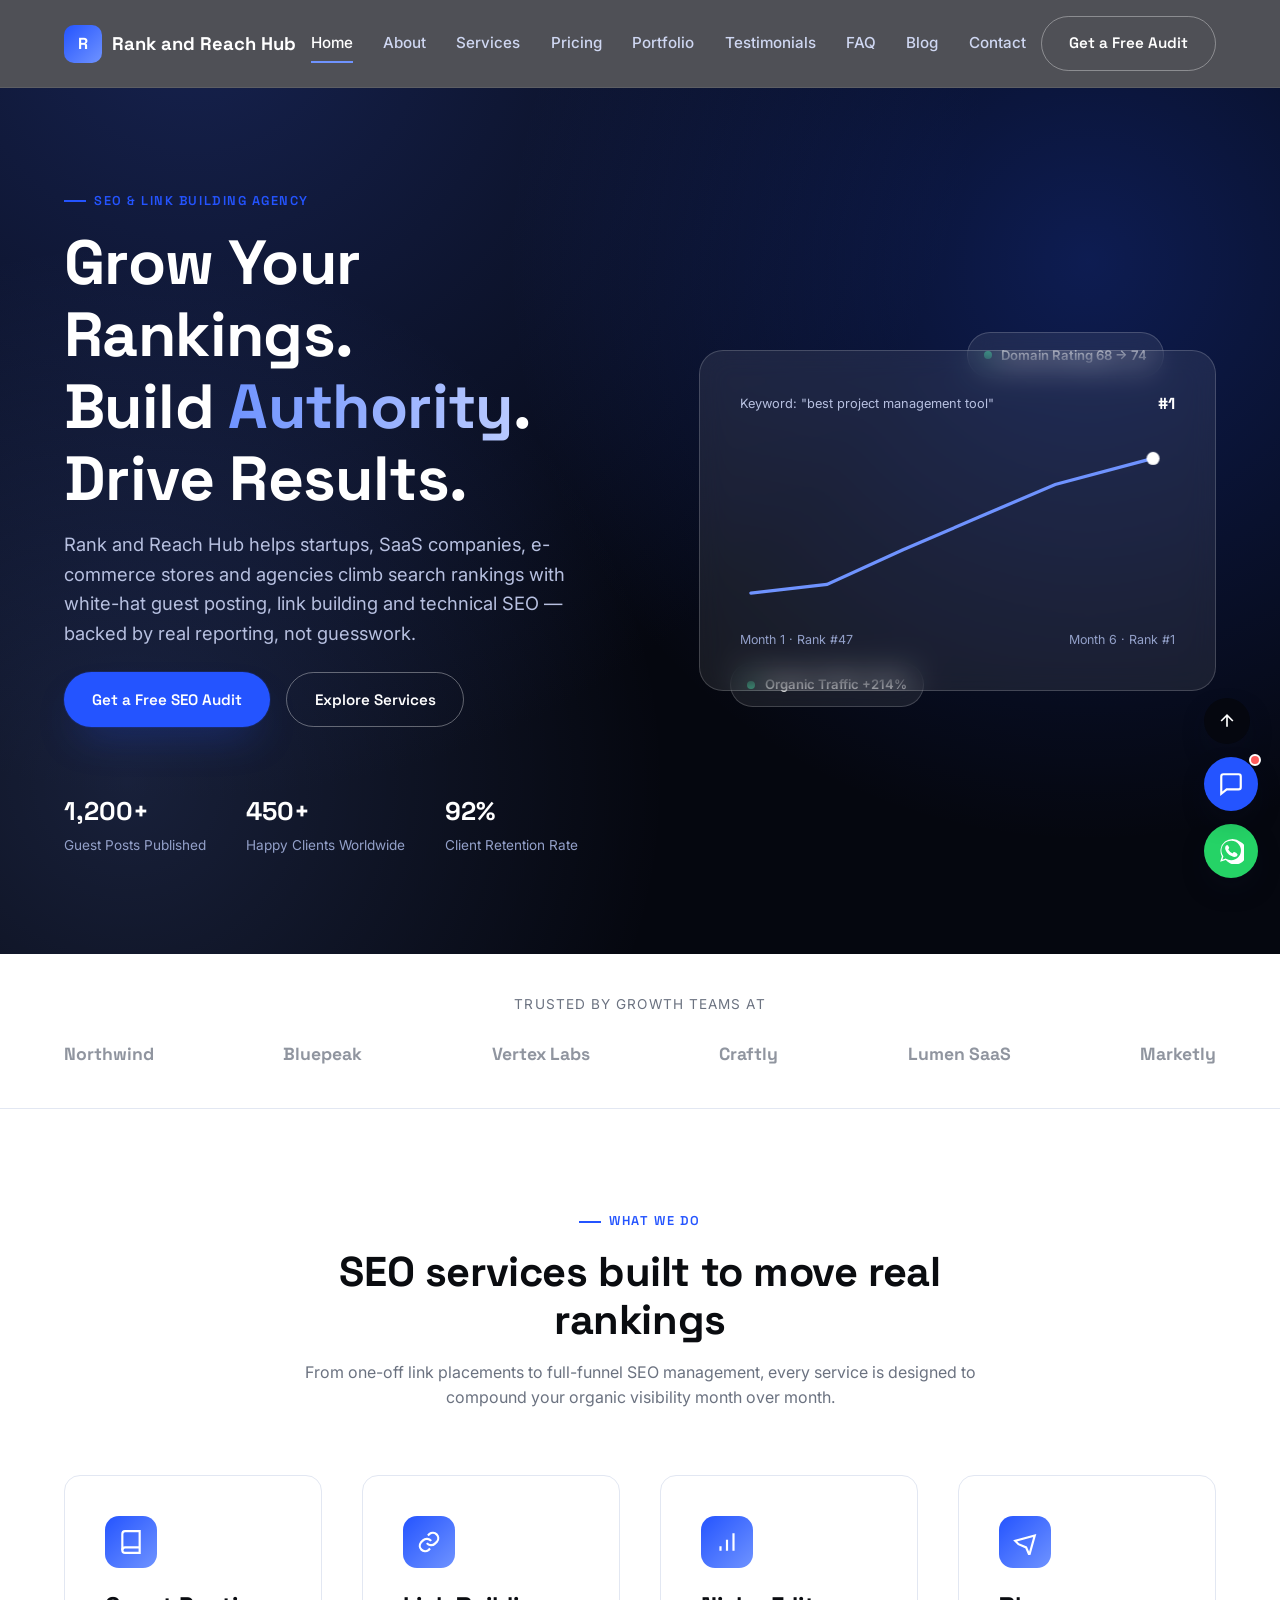
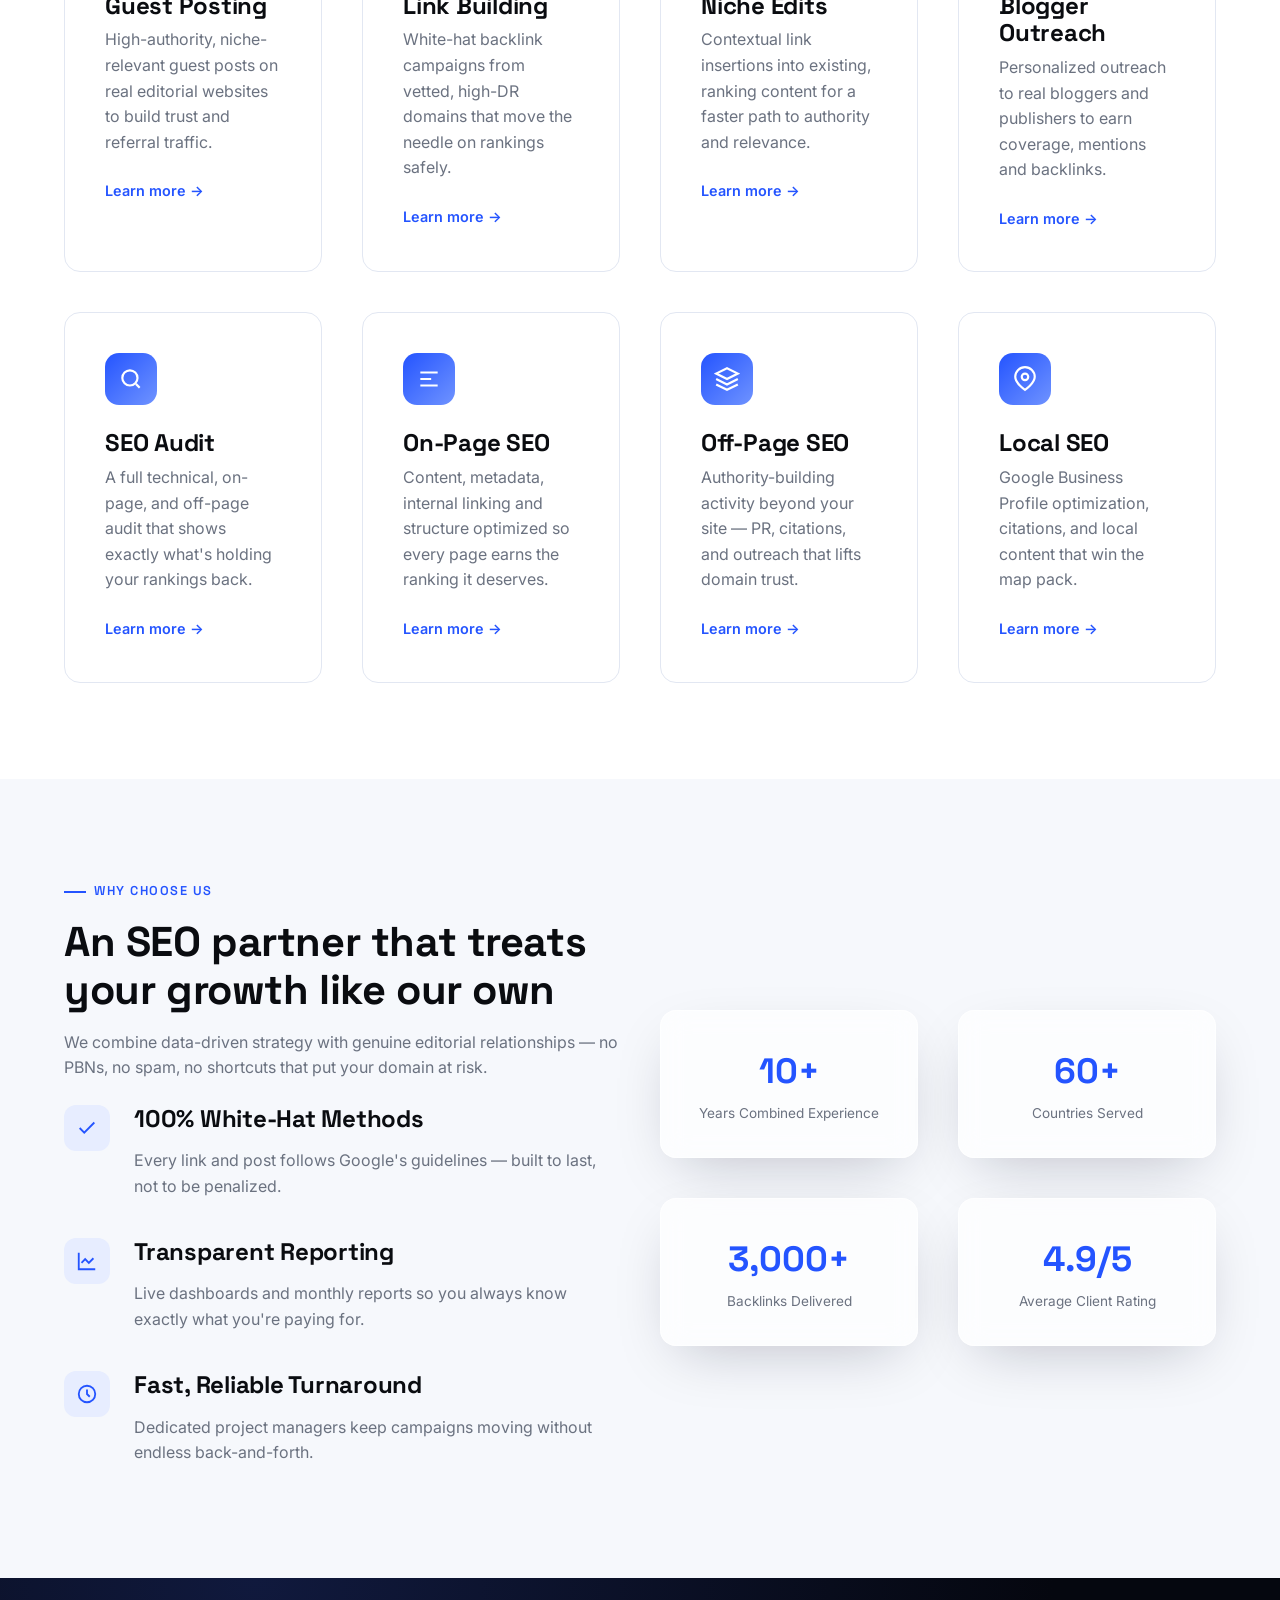
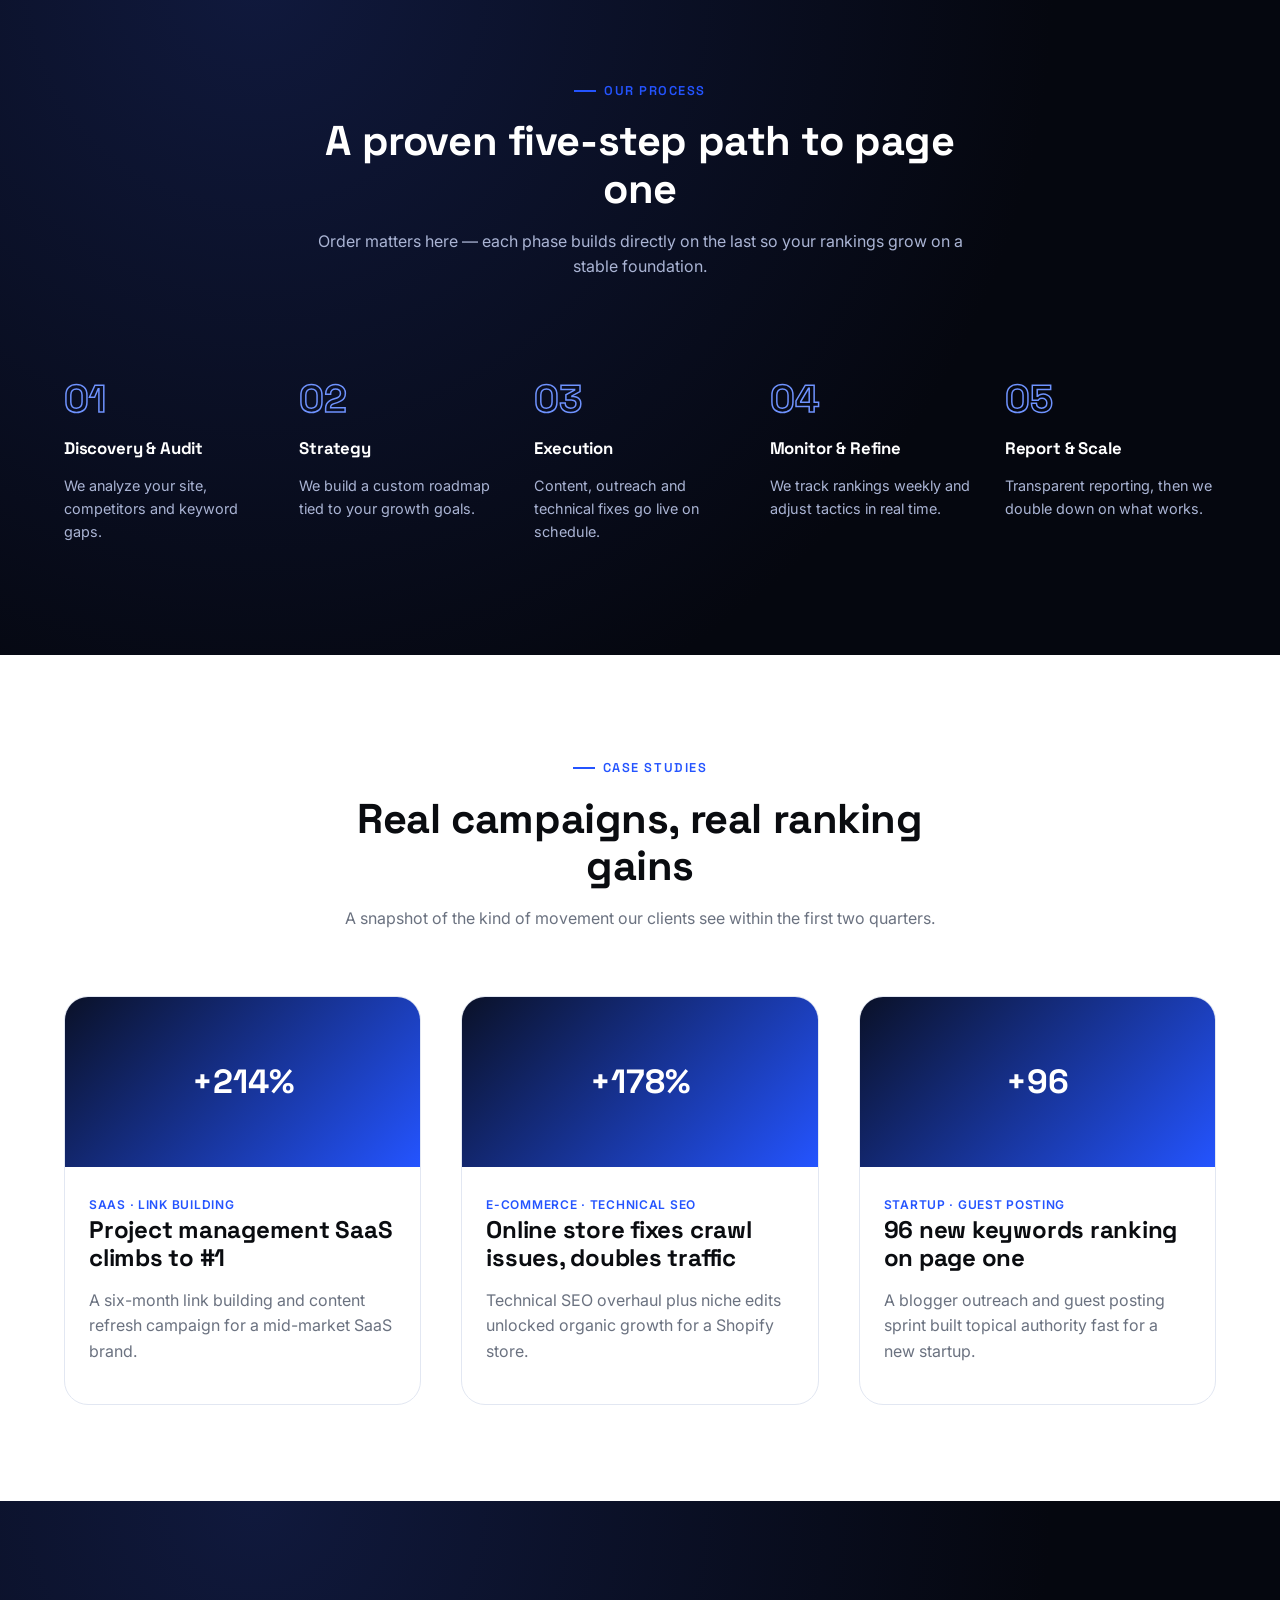
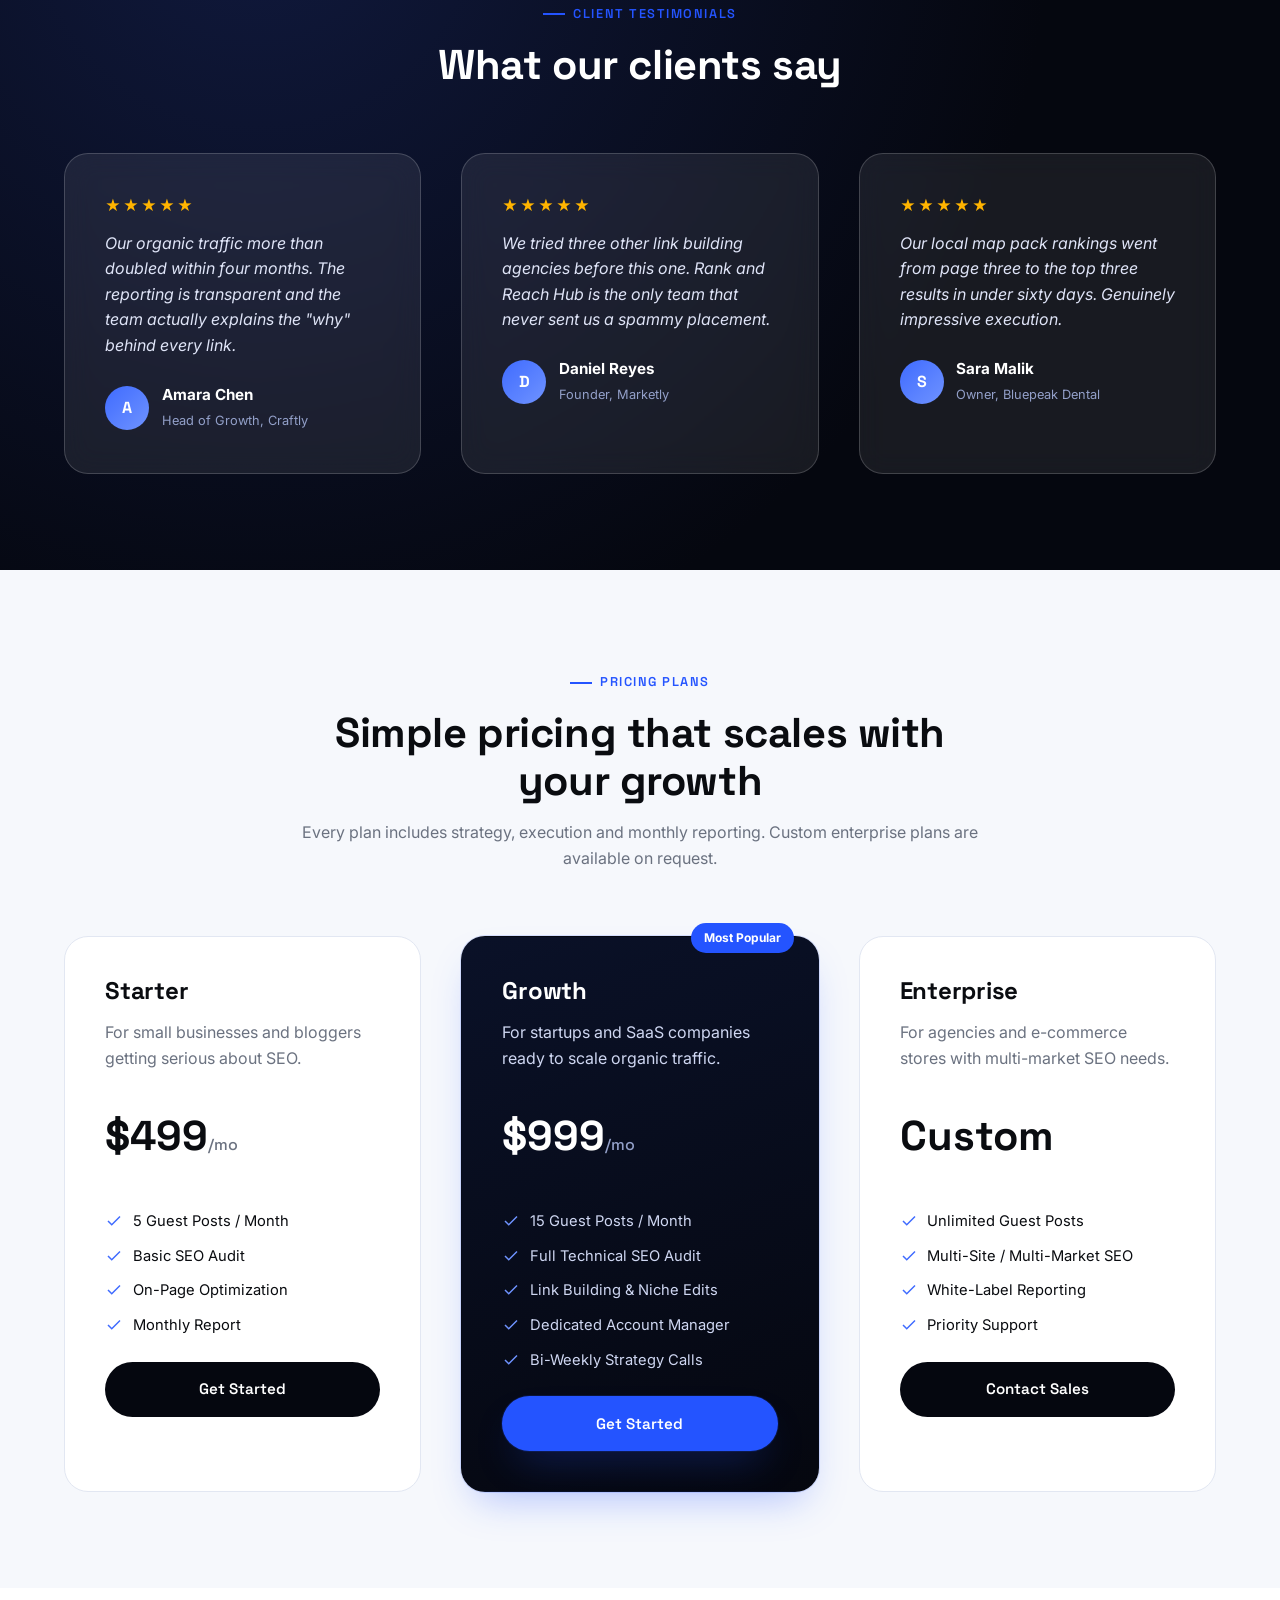
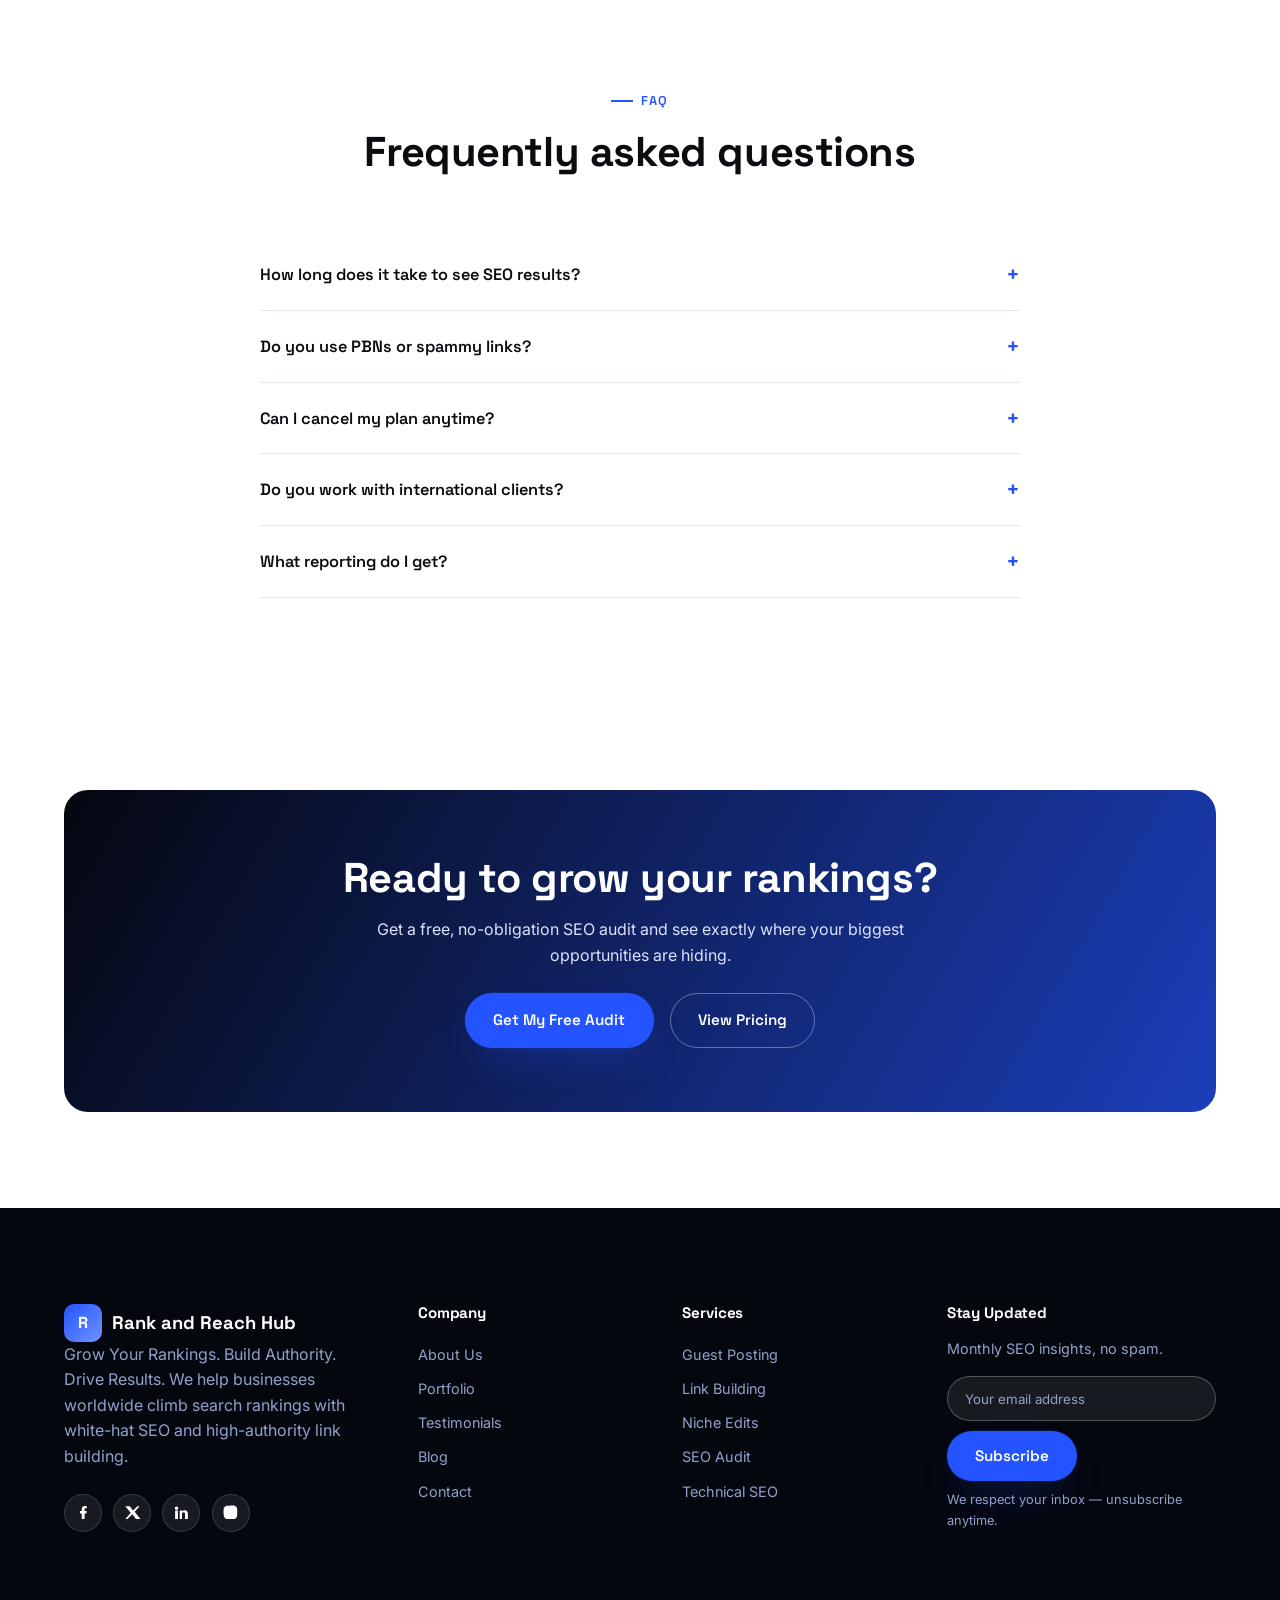
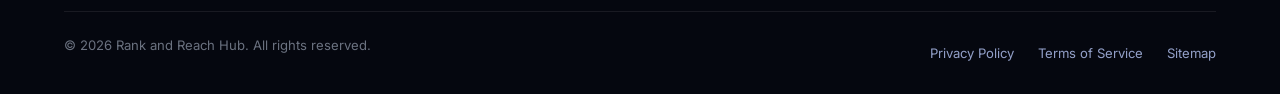
==== index.html @ baa467db "Add files via upload" ====
<!DOCTYPE html>
<html lang="en">
<head>
  <meta charset="UTF-8" />
  <meta name="viewport" content="width=device-width, initial-scale=1.0" />
  <title>Rank and Reach Hub | SEO Agency, Guest Posting & Link Building</title>
  <meta name="description" content="Rank and Reach Hub is a premium SEO agency offering guest posting, link building, niche edits, blogger outreach, SEO audits and full-service search optimization. Grow your rankings, build authority, drive results." />
  <meta name="keywords" content="SEO agency, guest posting, link building, niche edits, blogger outreach, SEO audit, on-page SEO, off-page SEO, local SEO, technical SEO, content marketing" />
  <meta name="author" content="Rank and Reach Hub" />
  <link rel="canonical" href="https://RankAndReachHub.com/index.html" />

  <!-- Open Graph -->
  <meta property="og:type" content="website" />
  <meta property="og:title" content="Rank and Reach Hub | SEO Agency, Guest Posting & Link Building" />
  <meta property="og:description" content="Rank and Reach Hub is a premium SEO agency offering guest posting, link building, niche edits, blogger outreach, SEO audits and full-service search optimization. Grow your rankings, build authority, drive results." />
  <meta property="og:url" content="https://RankAndReachHub.com/index.html" />
  <meta property="og:site_name" content="Rank and Reach Hub" />
  <meta property="og:image" content="https://RankAndReachHub.com/assets/og-image.jpg" />

  <!-- Twitter Card -->
  <meta name="twitter:card" content="summary_large_image" />
  <meta name="twitter:title" content="Rank and Reach Hub | SEO Agency, Guest Posting & Link Building" />
  <meta name="twitter:description" content="Rank and Reach Hub is a premium SEO agency offering guest posting, link building, niche edits, blogger outreach, SEO audits and full-service search optimization. Grow your rankings, build authority, drive results." />
  <meta name="twitter:image" content="https://RankAndReachHub.com/assets/og-image.jpg" />

  <!-- Favicon -->
  <link rel="icon" href="data:image/svg+xml,<svg xmlns=%22http://www.w3.org/2000/svg%22 viewBox=%220 0 100 100%22><rect width=%22100%22 height=%22100%22 rx=%2222%22 fill=%22%232454ff%22/><text x=%2250%22 y=%2266%22 font-size=%2255%22 fill=%22white%22 text-anchor=%22middle%22 font-family=%22Arial%22>R</text></svg>" />

  <!-- Fonts: Space Grotesk (display) + Inter (body) -->
  <link rel="preconnect" href="https://fonts.googleapis.com" />
  <link rel="preconnect" href="https://fonts.gstatic.com" crossorigin />
  <link href="https://fonts.googleapis.com/css2?family=Space+Grotesk:wght@500;600;700&family=Inter:wght@400;500;600;700&display=swap" rel="stylesheet" />

  <link rel="stylesheet" href="style.css" />

  <!-- Schema.org Organization markup -->
  <script type="application/ld+json">
  {
    "@context": "https://schema.org",
    "@type": "Organization",
    "name": "Rank and Reach Hub",
    "url": "https://RankAndReachHub.com",
    "logo": "https://RankAndReachHub.com/assets/logo.png",
    "description": "Rank and Reach Hub is an SEO agency offering guest posting, link building, niche edits, blogger outreach, SEO audits, and full-service search optimization for businesses worldwide.",
    "sameAs": [
      "https://facebook.com",
      "https://twitter.com",
      "https://linkedin.com",
      "https://instagram.com"
    ],
    "contactPoint": {
      "@type": "ContactPoint",
      "email": "hello@rankandreachhub.com",
      "contactType": "customer service"
    }
  }
  </script>
</head>
<body>
  <!-- Skip link for keyboard / screen-reader users -->
  <a class="skip-link" href="#main-content">Skip to main content</a>

  <!-- ======================= HEADER / STICKY NAVIGATION ======================= -->
  <header class="site-header">
    <nav class="navbar" aria-label="Primary">
      <a href="index.html" class="brand" aria-label="Rank and Reach Hub — Home">
        <span class="brand-mark" aria-hidden="true">R</span>
        Rank and Reach Hub
      </a>

      <div class="nav-links">
                <a href="index.html" class="active">Home</a>
        <a href="about.html">About</a>
        <a href="services.html">Services</a>
        <a href="pricing.html">Pricing</a>
        <a href="portfolio.html">Portfolio</a>
        <a href="testimonials.html">Testimonials</a>
        <a href="faq.html">FAQ</a>
        <a href="blog.html">Blog</a>
        <a href="contact.html">Contact</a>
      </div>

      <div class="nav-cta">
        <a href="contact.html" class="btn btn-outline">Get a Free Audit</a>
        <button class="nav-toggle" aria-label="Toggle menu" aria-expanded="false" aria-controls="mobile-menu">
          <span></span><span></span><span></span>
        </button>
      </div>
    </nav>

    <!-- Mobile menu panel, toggled via script.js -->
    <div class="mobile-menu" id="mobile-menu">
            <a href="index.html" class="active">Home</a>
      <a href="about.html">About</a>
      <a href="services.html">Services</a>
      <a href="pricing.html">Pricing</a>
      <a href="portfolio.html">Portfolio</a>
      <a href="testimonials.html">Testimonials</a>
      <a href="faq.html">FAQ</a>
      <a href="blog.html">Blog</a>
      <a href="contact.html">Contact</a>
      <a href="contact.html" class="btn btn-primary btn-block">Get a Free Audit</a>
    </div>
  </header>

  <main id="main-content">

    <!-- ================================ HERO ================================ -->
    <section class="hero">
      <div class="container hero-grid">
        <div class="hero-content">
          <span class="eyebrow">SEO &amp; Link Building Agency</span>
          <h1>Grow Your Rankings.<br>Build <span class="highlight">Authority</span>.<br>Drive Results.</h1>
          <p class="lead">Rank and Reach Hub helps startups, SaaS companies, e-commerce stores and agencies climb search rankings with white-hat guest posting, link building and technical SEO — backed by real reporting, not guesswork.</p>
          <div class="hero-actions">
            <a href="contact.html" class="btn btn-primary">Get a Free SEO Audit</a>
            <a href="services.html" class="btn btn-outline">Explore Services</a>
          </div>
          <div class="hero-stats">
            <div><strong>1,200+</strong><span>Guest Posts Published</span></div>
            <div><strong>450+</strong><span>Happy Clients Worldwide</span></div>
            <div><strong>92%</strong><span>Client Retention Rate</span></div>
          </div>
        </div>

        <div class="hero-visual">
          <div class="rank-card glass reveal">
            <div class="rank-card-head">
              <span>Keyword: "best project management tool"</span>
              <strong>#1</strong>
            </div>
            <div class="sparkline-wrap">
              <svg viewBox="0 0 400 160" role="img" aria-label="Chart showing a keyword ranking climbing from position 47 to position 1 over six months">
                <polyline class="sparkline-path" points="10,140 80,132 150,100 220,70 290,40 380,16" />
                <circle class="sparkline-dot" cx="380" cy="16" r="6" />
              </svg>
            </div>
            <div class="flex-between" style="margin-top:0.5rem;">
              <span style="font-size:0.78rem;color:#93a0c9;">Month 1 · Rank #47</span>
              <span style="font-size:0.78rem;color:#93a0c9;">Month 6 · Rank #1</span>
            </div>
          </div>
          <div class="floating-badge glass badge-top">
            <span class="dot"></span> Domain Rating 68 → 74
          </div>
          <div class="floating-badge glass badge-bottom">
            <span class="dot"></span> Organic Traffic +214%
          </div>
        </div>
      </div>
    </section>

    <!-- =============================== TRUSTED BY =============================== -->
    <section class="trusted-strip">
      <div class="container">
        <p>Trusted by growth teams at</p>
        <div class="logo-row">
          <span>Northwind</span>
          <span>Bluepeak</span>
          <span>Vertex Labs</span>
          <span>Craftly</span>
          <span>Lumen SaaS</span>
          <span>Marketly</span>
        </div>
      </div>
    </section>

    <!-- ================================ SERVICES ================================ -->
    <section class="services" id="services">
      <div class="container">
        <div class="section-head reveal">
          <span class="eyebrow">What We Do</span>
          <h2>SEO services built to move real rankings</h2>
          <p>From one-off link placements to full-funnel SEO management, every service is designed to compound your organic visibility month over month.</p>
        </div>

        <div class="grid grid-4">
          <article class="service-card reveal">
            <div class="service-icon"><svg viewBox="0 0 24 24" fill="none" stroke="currentColor" stroke-width="2"><path d="M4 19.5A2.5 2.5 0 0 1 6.5 17H20"/><path d="M6.5 2H20v20H6.5A2.5 2.5 0 0 1 4 19.5v-15A2.5 2.5 0 0 1 6.5 2Z"/></svg></div>
            <h3>Guest Posting</h3>
            <p>High-authority, niche-relevant guest posts on real editorial websites to build trust and referral traffic.</p>
            <a href="services.html#guest-posting" class="card-link">Learn more →</a>
          </article>

          <article class="service-card reveal reveal-delay-1">
            <div class="service-icon"><svg viewBox="0 0 24 24" fill="none" stroke="currentColor" stroke-width="2"><path d="M10 13a5 5 0 0 0 7.5.5l2-2a5 5 0 0 0-7-7l-1.5 1.5"/><path d="M14 11a5 5 0 0 0-7.5-.5l-2 2a5 5 0 0 0 7 7l1.5-1.5"/></svg></div>
            <h3>Link Building</h3>
            <p>White-hat backlink campaigns from vetted, high-DR domains that move the needle on rankings safely.</p>
            <a href="services.html#link-building" class="card-link">Learn more →</a>
          </article>

          <article class="service-card reveal reveal-delay-2">
            <div class="service-icon"><svg viewBox="0 0 24 24" fill="none" stroke="currentColor" stroke-width="2"><path d="M12 20V10M18 20V4M6 20v-4"/></svg></div>
            <h3>Niche Edits</h3>
            <p>Contextual link insertions into existing, ranking content for a faster path to authority and relevance.</p>
            <a href="services.html#niche-edits" class="card-link">Learn more →</a>
          </article>

          <article class="service-card reveal reveal-delay-3">
            <div class="service-icon"><svg viewBox="0 0 24 24" fill="none" stroke="currentColor" stroke-width="2"><path d="M3 11l18-5-5 18-3-7-7-3Z"/></svg></div>
            <h3>Blogger Outreach</h3>
            <p>Personalized outreach to real bloggers and publishers to earn coverage, mentions and backlinks.</p>
            <a href="services.html#blogger-outreach" class="card-link">Learn more →</a>
          </article>

          <article class="service-card reveal">
            <div class="service-icon"><svg viewBox="0 0 24 24" fill="none" stroke="currentColor" stroke-width="2"><circle cx="11" cy="11" r="7"/><path d="m20 20-3.5-3.5"/></svg></div>
            <h3>SEO Audit</h3>
            <p>A full technical, on-page, and off-page audit that shows exactly what's holding your rankings back.</p>
            <a href="services.html#seo-audit" class="card-link">Learn more →</a>
          </article>

          <article class="service-card reveal reveal-delay-1">
            <div class="service-icon"><svg viewBox="0 0 24 24" fill="none" stroke="currentColor" stroke-width="2"><path d="M4 6h16M4 12h10M4 18h16"/></svg></div>
            <h3>On-Page SEO</h3>
            <p>Content, metadata, internal linking and structure optimized so every page earns the ranking it deserves.</p>
            <a href="services.html#on-page-seo" class="card-link">Learn more →</a>
          </article>

          <article class="service-card reveal reveal-delay-2">
            <div class="service-icon"><svg viewBox="0 0 24 24" fill="none" stroke="currentColor" stroke-width="2"><path d="M12 2 2 7l10 5 10-5-10-5Z"/><path d="M2 17l10 5 10-5M2 12l10 5 10-5"/></svg></div>
            <h3>Off-Page SEO</h3>
            <p>Authority-building activity beyond your site — PR, citations, and outreach that lifts domain trust.</p>
            <a href="services.html#off-page-seo" class="card-link">Learn more →</a>
          </article>

          <article class="service-card reveal reveal-delay-3">
            <div class="service-icon"><svg viewBox="0 0 24 24" fill="none" stroke="currentColor" stroke-width="2"><path d="M21 10c0 6-9 12-9 12s-9-6-9-12a9 9 0 0 1 18 0Z"/><circle cx="12" cy="10" r="3"/></svg></div>
            <h3>Local SEO</h3>
            <p>Google Business Profile optimization, citations, and local content that win the map pack.</p>
            <a href="services.html#local-seo" class="card-link">Learn more →</a>
          </article>
        </div>
      </div>
    </section>

    <!-- =============================== WHY CHOOSE US =============================== -->
    <section class="why-us section-alt">
      <div class="container">
        <div class="grid grid-2" style="align-items:center;">
          <div class="reveal">
            <span class="eyebrow">Why Choose Us</span>
            <h2>An SEO partner that treats your growth like our own</h2>
            <p>We combine data-driven strategy with genuine editorial relationships — no PBNs, no spam, no shortcuts that put your domain at risk.</p>

            <div class="grid" style="gap:1.4rem;margin-top:1.5rem;">
              <div class="why-item">
                <div class="why-icon"><svg viewBox="0 0 24 24" fill="none" stroke="currentColor" stroke-width="2"><path d="M20 6 9 17l-5-5"/></svg></div>
                <div><h3>100% White-Hat Methods</h3><p>Every link and post follows Google's guidelines — built to last, not to be penalized.</p></div>
              </div>
              <div class="why-item">
                <div class="why-icon"><svg viewBox="0 0 24 24" fill="none" stroke="currentColor" stroke-width="2"><path d="M3 3v18h18"/><path d="m19 9-5 5-4-4-4 4"/></svg></div>
                <div><h3>Transparent Reporting</h3><p>Live dashboards and monthly reports so you always know exactly what you're paying for.</p></div>
              </div>
              <div class="why-item">
                <div class="why-icon"><svg viewBox="0 0 24 24" fill="none" stroke="currentColor" stroke-width="2"><circle cx="12" cy="12" r="9"/><path d="M12 7v5l3 3"/></svg></div>
                <div><h3>Fast, Reliable Turnaround</h3><p>Dedicated project managers keep campaigns moving without endless back-and-forth.</p></div>
              </div>
            </div>
          </div>

          <div class="grid grid-2 reveal reveal-delay-1">
            <div class="stat-block glass-light" style="padding:2rem 1rem;border-radius:16px;">
              <strong>10+</strong><span>Years Combined Experience</span>
            </div>
            <div class="stat-block glass-light" style="padding:2rem 1rem;border-radius:16px;">
              <strong>60+</strong><span>Countries Served</span>
            </div>
            <div class="stat-block glass-light" style="padding:2rem 1rem;border-radius:16px;">
              <strong>3,000+</strong><span>Backlinks Delivered</span>
            </div>
            <div class="stat-block glass-light" style="padding:2rem 1rem;border-radius:16px;">
              <strong>4.9/5</strong><span>Average Client Rating</span>
            </div>
          </div>
        </div>
      </div>
    </section>

    <!-- ================================ OUR PROCESS ================================ -->
    <section class="process section-dark">
      <div class="container">
        <div class="section-head reveal">
          <span class="eyebrow">Our Process</span>
          <h2>A proven five-step path to page one</h2>
          <p>Order matters here — each phase builds directly on the last so your rankings grow on a stable foundation.</p>
        </div>

        <div class="process-list">
          <div class="process-step reveal">
            <span class="process-num">01</span>
            <h3>Discovery &amp; Audit</h3>
            <p>We analyze your site, competitors and keyword gaps.</p>
          </div>
          <div class="process-step reveal reveal-delay-1">
            <span class="process-num">02</span>
            <h3>Strategy</h3>
            <p>We build a custom roadmap tied to your growth goals.</p>
          </div>
          <div class="process-step reveal reveal-delay-2">
            <span class="process-num">03</span>
            <h3>Execution</h3>
            <p>Content, outreach and technical fixes go live on schedule.</p>
          </div>
          <div class="process-step reveal reveal-delay-3">
            <span class="process-num">04</span>
            <h3>Monitor &amp; Refine</h3>
            <p>We track rankings weekly and adjust tactics in real time.</p>
          </div>
          <div class="process-step reveal reveal-delay-4">
            <span class="process-num">05</span>
            <h3>Report &amp; Scale</h3>
            <p>Transparent reporting, then we double down on what works.</p>
          </div>
        </div>
      </div>
    </section>

    <!-- =============================== CASE STUDIES =============================== -->
    <section class="case-studies">
      <div class="container">
        <div class="section-head reveal">
          <span class="eyebrow">Case Studies</span>
          <h2>Real campaigns, real ranking gains</h2>
          <p>A snapshot of the kind of movement our clients see within the first two quarters.</p>
        </div>

        <div class="grid grid-3">
          <article class="case-card reveal">
            <div class="case-media"><span class="metric">+214%</span></div>
            <div class="case-body">
              <span class="tag">SaaS · Link Building</span>
              <h3>Project management SaaS climbs to #1</h3>
              <p>A six-month link building and content refresh campaign for a mid-market SaaS brand.</p>
            </div>
          </article>
          <article class="case-card reveal reveal-delay-1">
            <div class="case-media"><span class="metric">+178%</span></div>
            <div class="case-body">
              <span class="tag">E-commerce · Technical SEO</span>
              <h3>Online store fixes crawl issues, doubles traffic</h3>
              <p>Technical SEO overhaul plus niche edits unlocked organic growth for a Shopify store.</p>
            </div>
          </article>
          <article class="case-card reveal reveal-delay-2">
            <div class="case-media"><span class="metric">+96</span></div>
            <div class="case-body">
              <span class="tag">Startup · Guest Posting</span>
              <h3>96 new keywords ranking on page one</h3>
              <p>A blogger outreach and guest posting sprint built topical authority fast for a new startup.</p>
            </div>
          </article>
        </div>
      </div>
    </section>

    <!-- ============================== TESTIMONIALS ============================== -->
    <section class="testimonials section-dark">
      <div class="container">
        <div class="section-head reveal">
          <span class="eyebrow">Client Testimonials</span>
          <h2>What our clients say</h2>
        </div>

        <div class="grid grid-3">
          <div class="testimonial-card glass reveal">
            <div class="stars">★★★★★</div>
            <p class="quote">Our organic traffic more than doubled within four months. The reporting is transparent and the team actually explains the "why" behind every link.</p>
            <div class="testimonial-author">
              <div class="avatar-circle">A</div>
              <div><strong>Amara Chen</strong><span>Head of Growth, Craftly</span></div>
            </div>
          </div>
          <div class="testimonial-card glass reveal reveal-delay-1">
            <div class="stars">★★★★★</div>
            <p class="quote">We tried three other link building agencies before this one. Rank and Reach Hub is the only team that never sent us a spammy placement.</p>
            <div class="testimonial-author">
              <div class="avatar-circle">D</div>
              <div><strong>Daniel Reyes</strong><span>Founder, Marketly</span></div>
            </div>
          </div>
          <div class="testimonial-card glass reveal reveal-delay-2">
            <div class="stars">★★★★★</div>
            <p class="quote">Our local map pack rankings went from page three to the top three results in under sixty days. Genuinely impressive execution.</p>
            <div class="testimonial-author">
              <div class="avatar-circle">S</div>
              <div><strong>Sara Malik</strong><span>Owner, Bluepeak Dental</span></div>
            </div>
          </div>
        </div>
      </div>
    </section>

    <!-- ================================ PRICING ================================ -->
    <section class="pricing section-alt" id="pricing">
      <div class="container">
        <div class="section-head reveal">
          <span class="eyebrow">Pricing Plans</span>
          <h2>Simple pricing that scales with your growth</h2>
          <p>Every plan includes strategy, execution and monthly reporting. Custom enterprise plans are available on request.</p>
        </div>

        <div class="grid grid-3">
          <div class="pricing-card reveal">
            <h3>Starter</h3>
            <p>For small businesses and bloggers getting serious about SEO.</p>
            <div class="price-amount">$499<span>/mo</span></div>
            <ul class="price-features">
              <li><svg viewBox="0 0 24 24" fill="none" stroke="currentColor" stroke-width="2"><path d="M20 6 9 17l-5-5"/></svg>5 Guest Posts / Month</li>
              <li><svg viewBox="0 0 24 24" fill="none" stroke="currentColor" stroke-width="2"><path d="M20 6 9 17l-5-5"/></svg>Basic SEO Audit</li>
              <li><svg viewBox="0 0 24 24" fill="none" stroke="currentColor" stroke-width="2"><path d="M20 6 9 17l-5-5"/></svg>On-Page Optimization</li>
              <li><svg viewBox="0 0 24 24" fill="none" stroke="currentColor" stroke-width="2"><path d="M20 6 9 17l-5-5"/></svg>Monthly Report</li>
            </ul>
            <a href="contact.html" class="btn btn-dark btn-block">Get Started</a>
          </div>

          <div class="pricing-card featured reveal reveal-delay-1">
            <span class="pricing-ribbon">Most Popular</span>
            <h3>Growth</h3>
            <p>For startups and SaaS companies ready to scale organic traffic.</p>
            <div class="price-amount">$999<span>/mo</span></div>
            <ul class="price-features">
              <li><svg viewBox="0 0 24 24" fill="none" stroke="currentColor" stroke-width="2"><path d="M20 6 9 17l-5-5"/></svg>15 Guest Posts / Month</li>
              <li><svg viewBox="0 0 24 24" fill="none" stroke="currentColor" stroke-width="2"><path d="M20 6 9 17l-5-5"/></svg>Full Technical SEO Audit</li>
              <li><svg viewBox="0 0 24 24" fill="none" stroke="currentColor" stroke-width="2"><path d="M20 6 9 17l-5-5"/></svg>Link Building &amp; Niche Edits</li>
              <li><svg viewBox="0 0 24 24" fill="none" stroke="currentColor" stroke-width="2"><path d="M20 6 9 17l-5-5"/></svg>Dedicated Account Manager</li>
              <li><svg viewBox="0 0 24 24" fill="none" stroke="currentColor" stroke-width="2"><path d="M20 6 9 17l-5-5"/></svg>Bi-Weekly Strategy Calls</li>
            </ul>
            <a href="contact.html" class="btn btn-primary btn-block">Get Started</a>
          </div>

          <div class="pricing-card reveal reveal-delay-2">
            <h3>Enterprise</h3>
            <p>For agencies and e-commerce stores with multi-market SEO needs.</p>
            <div class="price-amount">Custom</div>
            <ul class="price-features">
              <li><svg viewBox="0 0 24 24" fill="none" stroke="currentColor" stroke-width="2"><path d="M20 6 9 17l-5-5"/></svg>Unlimited Guest Posts</li>
              <li><svg viewBox="0 0 24 24" fill="none" stroke="currentColor" stroke-width="2"><path d="M20 6 9 17l-5-5"/></svg>Multi-Site / Multi-Market SEO</li>
              <li><svg viewBox="0 0 24 24" fill="none" stroke="currentColor" stroke-width="2"><path d="M20 6 9 17l-5-5"/></svg>White-Label Reporting</li>
              <li><svg viewBox="0 0 24 24" fill="none" stroke="currentColor" stroke-width="2"><path d="M20 6 9 17l-5-5"/></svg>Priority Support</li>
            </ul>
            <a href="contact.html" class="btn btn-dark btn-block">Contact Sales</a>
          </div>
        </div>
      </div>
    </section>

    <!-- ================================== FAQ ================================== -->
    <section class="faq" id="faq">
      <div class="container">
        <div class="section-head reveal">
          <span class="eyebrow">FAQ</span>
          <h2>Frequently asked questions</h2>
        </div>

        <div class="faq-list" style="max-width:760px;margin:0 auto;">
          <div class="faq-item reveal">
            <button class="faq-question" aria-expanded="false">How long does it take to see SEO results?<span class="plus">+</span></button>
            <div class="faq-answer"><p>Most clients see initial movement within 60–90 days, with significant ranking gains compounding over 4–6 months as authority builds.</p></div>
          </div>
          <div class="faq-item reveal">
            <button class="faq-question" aria-expanded="false">Do you use PBNs or spammy links?<span class="plus">+</span></button>
            <div class="faq-answer"><p>No. Every placement is 100% white-hat — real editorial sites with genuine traffic, vetted for relevance and quality.</p></div>
          </div>
          <div class="faq-item reveal">
            <button class="faq-question" aria-expanded="false">Can I cancel my plan anytime?<span class="plus">+</span></button>
            <div class="faq-answer"><p>Yes, all plans are month-to-month with no long-term contracts. We just ask for 30 days' notice.</p></div>
          </div>
          <div class="faq-item reveal">
            <button class="faq-question" aria-expanded="false">Do you work with international clients?<span class="plus">+</span></button>
            <div class="faq-answer"><p>Absolutely — we serve clients across 60+ countries with multilingual outreach where needed.</p></div>
          </div>
          <div class="faq-item reveal">
            <button class="faq-question" aria-expanded="false">What reporting do I get?<span class="plus">+</span></button>
            <div class="faq-answer"><p>A live dashboard plus a detailed monthly report covering rankings, backlinks acquired, and traffic trends.</p></div>
          </div>
        </div>
      </div>
    </section>

    <!-- ================================= CTA BAND ================================= -->
    <section class="cta-wrap">
      <div class="container">
        <div class="cta-band reveal">
          <h2>Ready to grow your rankings?</h2>
          <p>Get a free, no-obligation SEO audit and see exactly where your biggest opportunities are hiding.</p>
          <div class="cta-actions">
            <a href="contact.html" class="btn btn-primary">Get My Free Audit</a>
            <a href="pricing.html" class="btn btn-outline">View Pricing</a>
          </div>
        </div>
      </div>
    </section>

  </main>
  <!-- ================================ FOOTER ================================ -->
  <footer class="site-footer">
    <div class="container">
      <div class="footer-grid">
        <div class="footer-brand">
          <a href="index.html" class="brand" aria-label="Rank and Reach Hub — Home">
            <span class="brand-mark" aria-hidden="true">R</span>
            Rank and Reach Hub
          </a>
          <p>Grow Your Rankings. Build Authority. Drive Results. We help businesses worldwide climb search rankings with white-hat SEO and high-authority link building.</p>
          <div class="social-row" aria-label="Social media links">
        <a href="https://facebook.com" class="social-icon" aria-label="Rank and Reach Hub on Facebook" target="_blank" rel="noopener noreferrer">
          <svg viewBox="0 0 24 24" fill="currentColor"><path d="M13.5 21v-7.5H16l.5-3.5h-3V7.8c0-1 .3-1.7 1.7-1.7H16.6V3.1C16.2 3 15.1 2.9 13.9 2.9c-2.6 0-4.4 1.6-4.4 4.5v2.6H6.9V13.5h2.6V21h4Z"/></svg>
        </a>
        <a href="https://twitter.com" class="social-icon" aria-label="Rank and Reach Hub on X (Twitter)" target="_blank" rel="noopener noreferrer">
          <svg viewBox="0 0 24 24" fill="currentColor"><path d="M18.9 3H22l-7 8 8.2 10h-6.4l-5-6.6L5 21H2l7.5-8.6L1.7 3h6.5l4.5 6 6.2-6Z"/></svg>
        </a>
        <a href="https://linkedin.com" class="social-icon" aria-label="Rank and Reach Hub on LinkedIn" target="_blank" rel="noopener noreferrer">
          <svg viewBox="0 0 24 24" fill="currentColor"><path d="M4.98 3.5a2.5 2.5 0 1 1 0 5 2.5 2.5 0 0 1 0-5ZM3 9h4v12H3zM9.5 9H13v1.7h.05c.5-.9 1.7-1.9 3.5-1.9 3.7 0 4.45 2.4 4.45 5.6V21H17v-6c0-1.4 0-3.2-2-3.2s-2.3 1.5-2.3 3.1V21H9.5Z"/></svg>
        </a>
        <a href="https://instagram.com" class="social-icon" aria-label="Rank and Reach Hub on Instagram" target="_blank" rel="noopener noreferrer">
          <svg viewBox="0 0 24 24" fill="currentColor"><path d="M12 2.2c2.7 0 3 0 4 .05 1 .05 1.7.2 2.3.45.6.25 1.1.6 1.6 1.1.5.5.85 1 1.1 1.6.25.6.4 1.3.45 2.3.05 1 .05 1.3.05 4s0 3-.05 4c-.05 1-.2 1.7-.45 2.3-.25.6-.6 1.1-1.1 1.6-.5.5-1 .85-1.6 1.1-.6.25-1.3.4-2.3.45-1 .05-1.3.05-4 .05s-3 0-4-.05c-1-.05-1.7-.2-2.3-.45-.6-.25-1.1-.6-1.6-1.1-.5-.5-.85-1-1.1-1.6-.25-.6-.4-1.3-.45-2.3C2.2 15 2.2 14.7 2.2 12s0-3 .05-4c.05-1 .2-1.7.45-2.3.25-.6.6-1.1 1.1-1.6.5-.5 1-.85 1.6-1.1.6-.25 1.3-.4 2.3-.45 1-.05 1.3-.05 4-.05ZM12 7a5 5 0 1 1 0 10 5 5 0 0 1 0-10Zm0 1.8a3.2 3.2 0 1 0 0 6.4 3.2 3.2 0 0 0 0-6.4Zm5.2-2.6a1.2 1.2 0 1 1 0 2.4 1.2 1.2 0 0 1 0-2.4Z"/></svg>
        </a>

          </div>
        </div>

        <div class="footer-col">
          <h4>Company</h4>
          <a href="about.html">About Us</a>
          <a href="portfolio.html">Portfolio</a>
          <a href="testimonials.html">Testimonials</a>
          <a href="blog.html">Blog</a>
          <a href="contact.html">Contact</a>
        </div>

        <div class="footer-col">
          <h4>Services</h4>
          <a href="services.html#guest-posting">Guest Posting</a>
          <a href="services.html#link-building">Link Building</a>
          <a href="services.html#niche-edits">Niche Edits</a>
          <a href="services.html#seo-audit">SEO Audit</a>
          <a href="services.html#technical-seo">Technical SEO</a>
        </div>

        <div class="footer-col">
          <h4>Stay Updated</h4>
          <p style="color:#93a0c9;font-size:0.9rem;">Monthly SEO insights, no spam.</p>
          <form class="newsletter-form" novalidate>
            <div class="newsletter-box">
              <label for="footer-newsletter-email" class="sr-only">Email address</label>
              <input type="email" id="footer-newsletter-email" placeholder="Your email address" required />
              <button type="submit" class="btn btn-primary">Subscribe</button>
            </div>
            <p class="form-note">We respect your inbox — unsubscribe anytime.</p>
          </form>
        </div>
      </div>

      <div class="footer-bottom">
        <p>&copy; 2026 Rank and Reach Hub. All rights reserved.</p>
        <div class="flex gap-md">
          <a href="#">Privacy Policy</a>
          <a href="#">Terms of Service</a>
          <a href="#">Sitemap</a>
        </div>
      </div>
    </div>
  </footer>
  <!-- ============================ FLOATING WIDGETS ============================ -->
  <div class="float-stack">
    <button class="float-btn back-to-top" aria-label="Back to top">
      <svg viewBox="0 0 24 24" fill="none" stroke="currentColor" stroke-width="2"><path d="M12 19V5M5 12l7-7 7 7"/></svg>
    </button>
    <button class="float-btn chat-btn" aria-label="Open live chat" aria-haspopup="dialog">
      <span class="ping" aria-hidden="true"></span>
      <svg viewBox="0 0 24 24" fill="none" stroke="currentColor" stroke-width="2"><path d="M21 15a2 2 0 0 1-2 2H8l-5 4V5a2 2 0 0 1 2-2h14a2 2 0 0 1 2 2z"/></svg>
    </button>
    <a class="float-btn whatsapp-btn" aria-label="Chat with us on WhatsApp" href="https://wa.me/10000000000" target="_blank" rel="noopener noreferrer">
      <svg viewBox="0 0 24 24" fill="currentColor"><path d="M20.5 3.5A11 11 0 0 0 3.6 17L2 22l5.2-1.6A11 11 0 1 0 20.5 3.5Zm-8.5 17a9 9 0 0 1-4.6-1.3l-.3-.2-3.1 1 1-3-.2-.3A9 9 0 1 1 12 20.5Zm5-6.7c-.3-.1-1.6-.8-1.9-.9-.2-.1-.4-.1-.6.1-.2.3-.7.9-.8 1-.2.2-.3.2-.5.1a7.3 7.3 0 0 1-3.6-3.2c-.3-.5.3-.5.7-1.6.1-.2 0-.4 0-.5L9.4 7.1c-.2-.5-.4-.4-.6-.4h-.5c-.2 0-.5.1-.7.3-.2.3-1 1-1 2.4s1 2.8 1.1 3c.1.2 2 3.1 4.9 4.3.7.3 1.2.5 1.6.6.7.2 1.3.2 1.8.1.6-.1 1.6-.7 1.8-1.3.2-.6.2-1.1.2-1.3-.1-.1-.3-.2-.5-.3Z"/></svg>
    </a>
  </div>

  <!-- Live chat placeholder panel — swap for a real provider embed (Tawk.to, Crisp, Intercom) later -->
  <div class="chat-panel" role="dialog" aria-label="Live chat">
    <div class="chat-panel-head">
      <strong>Rank and Reach Hub</strong>
      <button class="chat-panel-close" aria-label="Close chat">&times;</button>
    </div>
    <div class="chat-panel-body">
      <p>👋 Hi there! This is a placeholder live-chat widget. Connect your preferred chat provider here to talk with visitors in real time.</p>
      <a href="contact.html" class="btn btn-dark btn-block">Send us a message instead</a>
    </div>
  </div>

  <script src="script.js"></script>
</body>
</html>
---- style.css ----
/* =========================================================================
   RANK AND REACH HUB — MAIN STYLESHEET
   Structure of this file:
   1. Design Tokens (CSS variables)
   2. Reset & Base
   3. Typography
   4. Layout Utilities
   5. Buttons & Badges
   6. Navigation
   7. Hero
   8. Sections (Trusted By, Services, Why Us, Process, Case Studies,
      Testimonials, Pricing, FAQ, CTA, Blog, Contact)
   9. Footer
   10. Floating Widgets (WhatsApp, Live Chat, Back to Top)
   11. Animations & Reveal-on-scroll
   12. Responsive Breakpoints
   13. Accessibility helpers
   ========================================================================= */

/* ---------------------------------------------------------------------
   1. DESIGN TOKENS
   Change any of these values to re-theme the entire site in one place.
--------------------------------------------------------------------- */
:root {
  /* Brand palette: Blue / White / Black, as required by the brief */
  --navy-950: #05070f;      /* near-black background */
  --navy-900: #0a1128;      /* deep navy background */
  --navy-800: #10193d;      /* raised navy surface */
  --navy-700: #182357;      /* borders on dark surfaces */
  --blue-600: #2454ff;      /* primary brand blue */
  --blue-500: #3f6bff;      /* hover / lighter blue */
  --blue-400: #6f93ff;      /* accents on dark bg */
  --blue-100: #e7edff;      /* pale blue tint */
  --white: #ffffff;
  --gray-50: #f6f8fc;       /* light section background */
  --gray-100: #eef1f8;
  --gray-200: #e2e7f2;
  --gray-500: #6b7280;
  --ink: #0a0c10;           /* near-black text */

  /* Typography */
  --font-display: "Space Grotesk", "Segoe UI", sans-serif;
  --font-body: "Inter", "Segoe UI", sans-serif;

  /* Spacing scale */
  --space-xs: 0.5rem;
  --space-sm: 1rem;
  --space-md: 1.5rem;
  --space-lg: 2.5rem;
  --space-xl: 4rem;
  --space-2xl: 6rem;

  /* Radii & shadows */
  --radius-sm: 10px;
  --radius-md: 16px;
  --radius-lg: 24px;
  --shadow-soft: 0 20px 60px -20px rgba(10, 17, 40, 0.25);
  --shadow-glow: 0 0 0 1px rgba(36, 84, 255, 0.15), 0 20px 40px -15px rgba(36, 84, 255, 0.35);

  /* Container width */
  --container: 1200px;
}

/* ---------------------------------------------------------------------
   2. RESET & BASE
--------------------------------------------------------------------- */
*, *::before, *::after { box-sizing: border-box; }

html {
  scroll-behavior: smooth;
  scroll-padding-top: 90px; /* offsets anchor links under sticky nav */
}

body {
  margin: 0;
  font-family: var(--font-body);
  color: var(--ink);
  background: var(--white);
  line-height: 1.6;
  -webkit-font-smoothing: antialiased;
}

img { max-width: 100%; display: block; }
a { color: inherit; text-decoration: none; }
ul, ol { list-style: none; margin: 0; padding: 0; }
button { font-family: inherit; cursor: pointer; }
input, textarea, select { font-family: inherit; }

/* Respect users who prefer less motion */
@media (prefers-reduced-motion: reduce) {
  html { scroll-behavior: auto; }
  *, *::before, *::after {
    animation-duration: 0.01ms !important;
    animation-iteration-count: 1 !important;
    transition-duration: 0.01ms !important;
    scroll-behavior: auto !important;
  }
}

/* ---------------------------------------------------------------------
   3. TYPOGRAPHY
--------------------------------------------------------------------- */
h1, h2, h3, h4 {
  font-family: var(--font-display);
  font-weight: 700;
  line-height: 1.15;
  margin: 0 0 var(--space-sm);
  letter-spacing: -0.01em;
}

h1 { font-size: clamp(2.4rem, 5vw, 3.9rem); }
h2 { font-size: clamp(1.9rem, 3.4vw, 2.6rem); }
h3 { font-size: clamp(1.25rem, 2vw, 1.5rem); }
p { margin: 0 0 var(--space-sm); color: var(--gray-500); }

.eyebrow {
  display: inline-flex;
  align-items: center;
  gap: 0.5rem;
  font-family: var(--font-display);
  font-size: 0.8rem;
  font-weight: 600;
  letter-spacing: 0.12em;
  text-transform: uppercase;
  color: var(--blue-600);
  margin-bottom: var(--space-sm);
}
.eyebrow::before {
  content: "";
  width: 22px;
  height: 2px;
  background: var(--blue-600);
  display: inline-block;
}

.section-head {
  max-width: 680px;
  margin: 0 auto var(--space-xl);
  text-align: center;
}
.section-head.left { margin-left: 0; text-align: left; }

/* ---------------------------------------------------------------------
   4. LAYOUT UTILITIES
--------------------------------------------------------------------- */
.container {
  width: 100%;
  max-width: var(--container);
  margin: 0 auto;
  padding: 0 var(--space-md);
}

section { padding: var(--space-2xl) 0; }
.section-alt { background: var(--gray-50); }
.section-dark {
  background: radial-gradient(circle at 20% 0%, var(--navy-800), var(--navy-950) 65%);
  color: var(--white);
}
.section-dark p { color: #aab4d4; }
.section-dark h2, .section-dark h3 { color: var(--white); }

.grid { display: grid; gap: var(--space-lg); }
.grid-2 { grid-template-columns: repeat(2, 1fr); }
.grid-3 { grid-template-columns: repeat(3, 1fr); }
.grid-4 { grid-template-columns: repeat(4, 1fr); }

.flex { display: flex; align-items: center; }
.flex-between { display: flex; align-items: center; justify-content: space-between; }
.gap-sm { gap: var(--space-sm); }
.gap-md { gap: var(--space-md); }

/* Glassmorphism utility */
.glass {
  background: rgba(255, 255, 255, 0.08);
  border: 1px solid rgba(255, 255, 255, 0.18);
  backdrop-filter: blur(14px);
  -webkit-backdrop-filter: blur(14px);
  border-radius: var(--radius-lg);
}
.glass-light {
  background: rgba(255, 255, 255, 0.7);
  border: 1px solid rgba(255, 255, 255, 0.6);
  backdrop-filter: blur(14px);
  -webkit-backdrop-filter: blur(14px);
  box-shadow: var(--shadow-soft);
}

/* ---------------------------------------------------------------------
   5. BUTTONS & BADGES
--------------------------------------------------------------------- */
.btn {
  display: inline-flex;
  align-items: center;
  justify-content: center;
  gap: 0.5rem;
  padding: 0.9rem 1.7rem;
  border-radius: 999px;
  font-family: var(--font-display);
  font-weight: 600;
  font-size: 0.95rem;
  border: 1px solid transparent;
  transition: transform 0.25s ease, box-shadow 0.25s ease, background 0.25s ease, color 0.25s ease;
  white-space: nowrap;
}
.btn:focus-visible { outline: 3px solid var(--blue-400); outline-offset: 2px; }

.btn-primary {
  background: var(--blue-600);
  color: var(--white);
  box-shadow: var(--shadow-glow);
}
.btn-primary:hover { transform: translateY(-2px); background: var(--blue-500); }

.btn-outline {
  background: transparent;
  border-color: rgba(255, 255, 255, 0.35);
  color: var(--white);
}
.btn-outline:hover { background: rgba(255, 255, 255, 0.1); transform: translateY(-2px); }

.btn-dark {
  background: var(--navy-950);
  color: var(--white);
}
.btn-dark:hover { transform: translateY(-2px); background: var(--navy-800); }

.btn-block { width: 100%; }

.badge {
  display: inline-flex;
  align-items: center;
  gap: 0.4rem;
  padding: 0.35rem 0.8rem;
  border-radius: 999px;
  font-size: 0.75rem;
  font-weight: 600;
  background: var(--blue-100);
  color: var(--blue-600);
}

/* ---------------------------------------------------------------------
   6. NAVIGATION
--------------------------------------------------------------------- */
.site-header {
  position: sticky;
  top: 0;
  z-index: 1000;
  background: rgba(5, 7, 15, 0.7);
  backdrop-filter: blur(16px);
  -webkit-backdrop-filter: blur(16px);
  border-bottom: 1px solid rgba(255, 255, 255, 0.08);
  transition: background 0.3s ease;
}

.navbar { display: flex; align-items: center; justify-content: space-between; padding: 1rem var(--space-md); max-width: var(--container); margin: 0 auto; }

.brand { display: flex; align-items: center; gap: 0.6rem; font-family: var(--font-display); font-weight: 700; font-size: 1.15rem; color: var(--white); }
.brand-mark {
  width: 38px; height: 38px; border-radius: 10px;
  background: linear-gradient(135deg, var(--blue-600), #6f93ff);
  display: flex; align-items: center; justify-content: center;
  color: var(--white); font-weight: 800; font-size: 1rem;
  flex-shrink: 0;
}

.nav-links { display: flex; align-items: center; gap: 1.9rem; }
.nav-links a {
  color: #cfd7f2; font-size: 0.95rem; font-weight: 500; position: relative; padding: 0.3rem 0;
  transition: color 0.2s ease;
}
.nav-links a::after {
  content: ""; position: absolute; left: 0; bottom: -2px; width: 0; height: 2px;
  background: var(--blue-400); transition: width 0.25s ease;
}
.nav-links a:hover, .nav-links a.active { color: var(--white); }
.nav-links a:hover::after, .nav-links a.active::after { width: 100%; }

.nav-cta { display: flex; align-items: center; gap: 1rem; }

.nav-toggle {
  display: none;
  background: transparent;
  border: none;
  width: 40px; height: 40px;
  flex-direction: column;
  justify-content: center;
  align-items: center;
  gap: 5px;
}
.nav-toggle span { width: 22px; height: 2px; background: var(--white); border-radius: 2px; transition: all 0.3s ease; }
.nav-toggle[aria-expanded="true"] span:nth-child(1) { transform: translateY(7px) rotate(45deg); }
.nav-toggle[aria-expanded="true"] span:nth-child(2) { opacity: 0; }
.nav-toggle[aria-expanded="true"] span:nth-child(3) { transform: translateY(-7px) rotate(-45deg); }

/* Mobile menu panel */
.mobile-menu {
  display: none;
  flex-direction: column;
  gap: 1.2rem;
  padding: var(--space-md);
  background: var(--navy-950);
  border-top: 1px solid rgba(255, 255, 255, 0.08);
}
.mobile-menu.open { display: flex; }
.mobile-menu a { color: #cfd7f2; font-size: 1rem; font-weight: 500; }
.mobile-menu a.active { color: var(--white); }

/* ---------------------------------------------------------------------
   7. HERO
--------------------------------------------------------------------- */
.hero {
  position: relative;
  overflow: hidden;
  padding-top: var(--space-2xl);
  padding-bottom: var(--space-2xl);
  color: var(--white);
  background: radial-gradient(circle at 15% -10%, #16224f 0%, var(--navy-950) 55%);
}
.hero::before {
  /* subtle gradient grid glow in the background for depth */
  content: "";
  position: absolute; inset: 0;
  background:
    radial-gradient(circle at 85% 20%, rgba(36, 84, 255, 0.28), transparent 45%),
    radial-gradient(circle at 10% 80%, rgba(111, 147, 255, 0.18), transparent 40%);
  pointer-events: none;
}

.hero-grid {
  position: relative;
  display: grid;
  grid-template-columns: 1.05fr 0.95fr;
  gap: var(--space-xl);
  align-items: center;
}

.hero-content h1 { color: var(--white); }
.hero-content .highlight {
  background: linear-gradient(90deg, var(--blue-400), #b9caff);
  -webkit-background-clip: text;
  background-clip: text;
  color: transparent;
}
.hero-content p.lead { font-size: 1.15rem; color: #b7c0e0; max-width: 540px; }
.hero-actions { display: flex; gap: 1rem; flex-wrap: wrap; margin-top: var(--space-md); }

.hero-stats { display: flex; gap: var(--space-lg); margin-top: var(--space-xl); flex-wrap: wrap; }
.hero-stats div strong { display: block; font-family: var(--font-display); font-size: 1.6rem; color: var(--white); }
.hero-stats div span { font-size: 0.85rem; color: #93a0c9; }

/* Hero visual: glass card with animated rank-climb sparkline (signature element) */
.hero-visual { position: relative; }
.rank-card {
  padding: var(--space-lg);
  position: relative;
  z-index: 2;
}
.rank-card-head { display: flex; justify-content: space-between; align-items: center; margin-bottom: var(--space-md); }
.rank-card-head span { font-size: 0.8rem; color: #b7c0e0; }
.rank-card-head strong { font-family: var(--font-display); color: var(--white); }

.sparkline-wrap { position: relative; }
.sparkline-wrap svg { width: 100%; height: auto; overflow: visible; }
.sparkline-path {
  fill: none;
  stroke: var(--blue-400);
  stroke-width: 3;
  stroke-linecap: round;
  stroke-dasharray: 420;
  stroke-dashoffset: 420;
  animation: draw-line 2.4s ease forwards 0.4s;
}
.sparkline-dot {
  fill: var(--white);
  opacity: 0;
  animation: dot-pop 0.6s ease forwards 2.6s;
}
@keyframes draw-line { to { stroke-dashoffset: 0; } }
@keyframes dot-pop { to { opacity: 1; } }

.floating-badge {
  position: absolute;
  padding: 0.7rem 1rem;
  display: flex;
  align-items: center;
  gap: 0.6rem;
  font-size: 0.82rem;
  font-weight: 600;
  color: var(--white);
  animation: float 5s ease-in-out infinite;
}
.floating-badge .dot { width: 8px; height: 8px; border-radius: 50%; background: #34d399; }
.badge-top { top: -18px; right: 10%; animation-delay: 0.2s; }
.badge-bottom { bottom: -16px; left: 6%; animation-delay: 1.1s; }
@keyframes float { 0%, 100% { transform: translateY(0); } 50% { transform: translateY(-10px); } }

/* ---------------------------------------------------------------------
   8. TRUSTED BY
--------------------------------------------------------------------- */
.trusted-strip { padding: var(--space-lg) 0; border-bottom: 1px solid var(--gray-200); }
.trusted-strip p { text-align: center; font-size: 0.85rem; letter-spacing: 0.08em; text-transform: uppercase; color: var(--gray-500); margin-bottom: var(--space-md); }
.logo-row { display: flex; justify-content: space-between; align-items: center; flex-wrap: wrap; gap: var(--space-md); opacity: 0.75; }
.logo-row span {
  font-family: var(--font-display); font-weight: 700; font-size: 1.1rem; color: var(--gray-500);
}

/* ---------------------------------------------------------------------
   SERVICE CARDS
--------------------------------------------------------------------- */
.service-card {
  background: var(--white);
  border: 1px solid var(--gray-200);
  border-radius: var(--radius-md);
  padding: var(--space-lg);
  transition: transform 0.3s ease, box-shadow 0.3s ease, border-color 0.3s ease;
}
.service-card:hover { transform: translateY(-6px); box-shadow: var(--shadow-soft); border-color: transparent; }
.service-icon {
  width: 52px; height: 52px; border-radius: 14px;
  display: flex; align-items: center; justify-content: center;
  background: linear-gradient(135deg, var(--blue-600), #6f93ff);
  color: var(--white); margin-bottom: var(--space-md);
}
.service-icon svg { width: 26px; height: 26px; }
.service-card h3 { margin-bottom: 0.5rem; }
.service-card a.card-link { color: var(--blue-600); font-weight: 600; font-size: 0.9rem; display: inline-flex; align-items: center; gap: 0.3rem; margin-top: 0.5rem; }
.service-card a.card-link:hover { text-decoration: underline; }

/* ---------------------------------------------------------------------
   WHY CHOOSE US
--------------------------------------------------------------------- */
.why-item { display: flex; gap: var(--space-md); align-items: flex-start; }
.why-icon {
  flex-shrink: 0; width: 46px; height: 46px; border-radius: 12px;
  background: var(--blue-100); color: var(--blue-600);
  display: flex; align-items: center; justify-content: center;
}
.why-icon svg { width: 22px; height: 22px; }

/* ---------------------------------------------------------------------
   PROCESS (numbered sequence — order genuinely matters here)
--------------------------------------------------------------------- */
.process-list { display: grid; grid-template-columns: repeat(5, 1fr); gap: var(--space-md); position: relative; }
.process-step { position: relative; padding-top: var(--space-md); }
.process-num {
  font-family: var(--font-display); font-size: 2.4rem; font-weight: 700;
  color: transparent; -webkit-text-stroke: 1.5px var(--blue-400);
  display: block; margin-bottom: 0.6rem;
}
.process-step h3 { color: var(--white); font-size: 1.05rem; }
.process-step p { font-size: 0.9rem; }

/* ---------------------------------------------------------------------
   CASE STUDIES
--------------------------------------------------------------------- */
.case-card {
  border-radius: var(--radius-lg);
  overflow: hidden;
  background: var(--white);
  border: 1px solid var(--gray-200);
  transition: transform 0.3s ease, box-shadow 0.3s ease;
}
.case-card:hover { transform: translateY(-6px); box-shadow: var(--shadow-soft); }
.case-media {
  height: 170px;
  background: linear-gradient(135deg, var(--navy-900), var(--blue-600));
  display: flex; align-items: center; justify-content: center; color: var(--white);
  position: relative;
}
.case-media .metric { font-family: var(--font-display); font-size: 2.1rem; font-weight: 700; }
.case-body { padding: var(--space-md); }
.case-body .tag { font-size: 0.75rem; color: var(--blue-600); font-weight: 600; text-transform: uppercase; letter-spacing: 0.06em; }

/* ---------------------------------------------------------------------
   TESTIMONIALS
--------------------------------------------------------------------- */
.testimonial-card {
  padding: var(--space-lg);
  border-radius: var(--radius-lg);
  height: 100%;
}
.testimonial-card .stars { color: #ffb400; font-size: 0.95rem; margin-bottom: 0.8rem; letter-spacing: 2px; }
.testimonial-card p.quote { color: #dfe4f7; font-size: 1rem; font-style: italic; }
.testimonial-author { display: flex; align-items: center; gap: 0.8rem; margin-top: var(--space-md); }
.avatar-circle {
  width: 44px; height: 44px; border-radius: 50%;
  background: linear-gradient(135deg, var(--blue-500), var(--blue-400));
  display: flex; align-items: center; justify-content: center;
  color: var(--white); font-weight: 700; font-family: var(--font-display); flex-shrink: 0;
}
.testimonial-author strong { display: block; color: var(--white); font-size: 0.95rem; }
.testimonial-author span { font-size: 0.8rem; color: #93a0c9; }

/* ---------------------------------------------------------------------
   PRICING
--------------------------------------------------------------------- */
.pricing-card {
  background: var(--white);
  border: 1px solid var(--gray-200);
  border-radius: var(--radius-lg);
  padding: var(--space-lg);
  display: flex;
  flex-direction: column;
  transition: transform 0.3s ease, box-shadow 0.3s ease;
}
.pricing-card:hover { transform: translateY(-6px); box-shadow: var(--shadow-soft); }
.pricing-card.featured {
  background: linear-gradient(160deg, var(--navy-900), var(--navy-950));
  color: var(--white);
  border-color: transparent;
  position: relative;
  box-shadow: var(--shadow-glow);
}
.pricing-card.featured p, .pricing-card.featured li { color: #cfd7f2; }
.pricing-card.featured h3 { color: var(--white); }
.pricing-ribbon {
  position: absolute; top: -14px; right: var(--space-md);
  background: var(--blue-600); color: var(--white);
  font-size: 0.75rem; font-weight: 700; padding: 0.35rem 0.8rem; border-radius: 999px;
}
.price-amount { font-family: var(--font-display); font-size: 2.6rem; font-weight: 700; margin: var(--space-sm) 0; }
.price-amount span { font-size: 1rem; font-weight: 500; color: var(--gray-500); }
.pricing-card.featured .price-amount span { color: #93a0c9; }
.price-features { margin: var(--space-md) 0; display: flex; flex-direction: column; gap: 0.7rem; }
.price-features li { display: flex; gap: 0.6rem; align-items: flex-start; font-size: 0.92rem; }
.price-features svg { flex-shrink: 0; width: 18px; height: 18px; color: var(--blue-500); margin-top: 2px; }
.pricing-card.featured .price-features svg { color: var(--blue-400); }

/* ---------------------------------------------------------------------
   FAQ ACCORDION
--------------------------------------------------------------------- */
.faq-item {
  border-bottom: 1px solid var(--gray-200);
}
.faq-question {
  width: 100%;
  display: flex;
  justify-content: space-between;
  align-items: center;
  background: none;
  border: none;
  text-align: left;
  padding: 1.3rem 0;
  font-family: var(--font-display);
  font-weight: 600;
  font-size: 1.02rem;
  color: var(--ink);
}
.faq-question .plus { font-size: 1.4rem; color: var(--blue-600); transition: transform 0.3s ease; flex-shrink: 0; margin-left: 1rem; }
.faq-item.open .faq-question .plus { transform: rotate(45deg); }
.faq-answer {
  max-height: 0;
  overflow: hidden;
  transition: max-height 0.35s ease;
}
.faq-answer p { padding-bottom: 1.3rem; margin: 0; }

/* ---------------------------------------------------------------------
   CTA BAND
--------------------------------------------------------------------- */
.cta-band {
  border-radius: var(--radius-lg);
  padding: var(--space-xl) var(--space-lg);
  text-align: center;
  background: linear-gradient(120deg, var(--navy-950), var(--blue-600) 140%);
  color: var(--white);
  position: relative;
  overflow: hidden;
}
.cta-band h2 { color: var(--white); }
.cta-band p { color: #dbe2fb; max-width: 560px; margin-left: auto; margin-right: auto; }
.cta-actions { display: flex; gap: 1rem; justify-content: center; flex-wrap: wrap; margin-top: var(--space-md); }

/* ---------------------------------------------------------------------
   NEWSLETTER
--------------------------------------------------------------------- */
.newsletter-box {
  display: flex;
  gap: 0.6rem;
  flex-wrap: wrap;
  margin-top: var(--space-sm);
}
.newsletter-box input {
  flex: 1;
  min-width: 200px;
  padding: 0.85rem 1.1rem;
  border-radius: 999px;
  border: 1px solid rgba(255, 255, 255, 0.25);
  background: rgba(255, 255, 255, 0.08);
  color: var(--white);
}
.newsletter-box input::placeholder { color: #93a0c9; }
.newsletter-box input:focus-visible { outline: 2px solid var(--blue-400); }
.form-note { font-size: 0.8rem; color: #93a0c9; margin-top: 0.6rem; }

/* ---------------------------------------------------------------------
   CONTACT PAGE
--------------------------------------------------------------------- */
.contact-form { display: flex; flex-direction: column; gap: var(--space-sm); }
.form-row { display: grid; grid-template-columns: 1fr 1fr; gap: var(--space-sm); }
.form-field { display: flex; flex-direction: column; gap: 0.4rem; }
.form-field label { font-size: 0.85rem; font-weight: 600; color: var(--ink); }
.form-field input, .form-field select, .form-field textarea {
  padding: 0.85rem 1rem;
  border-radius: var(--radius-sm);
  border: 1px solid var(--gray-200);
  background: var(--gray-50);
  color: var(--ink);
  font-size: 0.95rem;
}
.form-field input:focus-visible, .form-field select:focus-visible, .form-field textarea:focus-visible {
  outline: 2px solid var(--blue-500);
  outline-offset: 1px;
}
.form-success {
  display: none;
  padding: 1rem 1.2rem;
  border-radius: var(--radius-sm);
  background: #e6f7ee;
  color: #14804a;
  font-weight: 600;
  font-size: 0.9rem;
}
.form-success.visible { display: block; }

.contact-info-card { padding: var(--space-lg); border-radius: var(--radius-lg); background: var(--gray-50); border: 1px solid var(--gray-200); }
.contact-info-row { display: flex; gap: 0.9rem; align-items: flex-start; margin-bottom: var(--space-md); }
.contact-info-row svg { width: 22px; height: 22px; color: var(--blue-600); flex-shrink: 0; margin-top: 3px; }

.map-placeholder {
  width: 100%;
  height: 320px;
  border-radius: var(--radius-lg);
  background:
    linear-gradient(135deg, rgba(36,84,255,0.12), rgba(10,17,40,0.06)),
    repeating-linear-gradient(0deg, var(--gray-200) 0 1px, transparent 1px 40px),
    repeating-linear-gradient(90deg, var(--gray-200) 0 1px, transparent 1px 40px);
  background-color: var(--gray-50);
  display: flex; align-items: center; justify-content: center;
  color: var(--gray-500); font-weight: 600; text-align: center;
  border: 1px solid var(--gray-200);
}

/* ---------------------------------------------------------------------
   BLOG
--------------------------------------------------------------------- */
.blog-card {
  background: var(--white);
  border: 1px solid var(--gray-200);
  border-radius: var(--radius-md);
  overflow: hidden;
  transition: transform 0.3s ease, box-shadow 0.3s ease;
}
.blog-card:hover { transform: translateY(-6px); box-shadow: var(--shadow-soft); }
.blog-media {
  height: 170px;
  background: linear-gradient(135deg, var(--blue-100), #dbe4ff);
  display: flex; align-items: center; justify-content: center;
}
.blog-media svg { width: 46px; height: 46px; color: var(--blue-600); }
.blog-body { padding: var(--space-md); }
.blog-meta { font-size: 0.78rem; color: var(--gray-500); margin-bottom: 0.5rem; }
.blog-body h3 a:hover { color: var(--blue-600); }

/* ---------------------------------------------------------------------
   PORTFOLIO FILTERS
--------------------------------------------------------------------- */
.filter-row { display: flex; gap: 0.6rem; flex-wrap: wrap; justify-content: center; margin-bottom: var(--space-xl); }
.filter-btn {
  padding: 0.55rem 1.2rem; border-radius: 999px; border: 1px solid var(--gray-200);
  background: var(--white); font-weight: 600; font-size: 0.85rem; color: var(--gray-500);
  transition: all 0.25s ease;
}
.filter-btn.active, .filter-btn:hover { background: var(--blue-600); color: var(--white); border-color: var(--blue-600); }

/* ---------------------------------------------------------------------
   ABOUT PAGE EXTRAS
--------------------------------------------------------------------- */
.value-card { text-align: center; padding: var(--space-lg); border-radius: var(--radius-md); background: var(--gray-50); border: 1px solid var(--gray-200); }
.team-card { text-align: center; }
.team-photo {
  width: 100%; aspect-ratio: 1/1; border-radius: var(--radius-md);
  background: linear-gradient(135deg, var(--navy-900), var(--blue-600));
  margin-bottom: var(--space-sm);
  display: flex; align-items: center; justify-content: center;
  color: var(--white); font-family: var(--font-display); font-size: 2.2rem; font-weight: 700;
}
.stat-block { text-align: center; }
.stat-block strong { display: block; font-family: var(--font-display); font-size: 2.2rem; color: var(--blue-600); }
.stat-block span { font-size: 0.85rem; color: var(--gray-500); }

/* Page header banner used on inner pages */
.page-hero {
  padding: calc(var(--space-2xl) - 1rem) 0 var(--space-xl);
  background: radial-gradient(circle at 15% -10%, #16224f 0%, var(--navy-950) 55%);
  color: var(--white);
  text-align: center;
}
.page-hero h1 { color: var(--white); }
.breadcrumb { font-size: 0.85rem; color: #93a0c9; margin-bottom: var(--space-sm); }
.breadcrumb a:hover { color: var(--white); }

/* ---------------------------------------------------------------------
   9. FOOTER
--------------------------------------------------------------------- */
.site-footer { background: var(--navy-950); color: #93a0c9; padding-top: var(--space-2xl); }
.footer-grid { display: grid; grid-template-columns: 1.4fr 1fr 1fr 1.2fr; gap: var(--space-lg); padding-bottom: var(--space-xl); }
.footer-brand p { color: #93a0c9; max-width: 300px; }
.footer-col h4 { color: var(--white); font-size: 0.95rem; margin-bottom: var(--space-sm); }
.footer-col a { display: block; color: #93a0c9; font-size: 0.9rem; padding: 0.35rem 0; transition: color 0.2s ease; }
.footer-col a:hover { color: var(--white); }

.social-row { display: flex; gap: 0.7rem; margin-top: var(--space-md); }
.social-icon {
  width: 38px; height: 38px; border-radius: 50%;
  background: rgba(255, 255, 255, 0.08); border: 1px solid rgba(255, 255, 255, 0.14);
  display: flex; align-items: center; justify-content: center; color: var(--white);
  transition: background 0.25s ease, transform 0.25s ease;
}
.social-icon:hover { background: var(--blue-600); transform: translateY(-3px); }
.social-icon svg { width: 17px; height: 17px; }

.footer-bottom {
  border-top: 1px solid rgba(255, 255, 255, 0.08);
  padding: 1.4rem 0;
  display: flex; justify-content: space-between; flex-wrap: wrap; gap: 0.6rem;
  font-size: 0.82rem;
}
.footer-bottom a:hover { color: var(--white); }

/* ---------------------------------------------------------------------
   10. FLOATING WIDGETS
--------------------------------------------------------------------- */
.float-stack {
  position: fixed;
  right: 1.4rem;
  bottom: 1.4rem;
  display: flex;
  flex-direction: column;
  gap: 0.8rem;
  z-index: 900;
}

.float-btn {
  width: 54px; height: 54px; border-radius: 50%;
  display: flex; align-items: center; justify-content: center;
  box-shadow: 0 12px 30px -8px rgba(10, 17, 40, 0.45);
  border: none;
  transition: transform 0.25s ease;
}
.float-btn:hover { transform: translateY(-4px) scale(1.05); }
.float-btn svg { width: 26px; height: 26px; }

.whatsapp-btn { background: #25d366; color: var(--white); }
.chat-btn { background: var(--blue-600); color: var(--white); position: relative; }
.chat-btn .ping {
  position: absolute; top: -3px; right: -3px; width: 12px; height: 12px;
  background: #ff5b5b; border-radius: 50%; border: 2px solid var(--white);
}

.back-to-top {
  width: 46px; height: 46px; border-radius: 50%;
  background: var(--navy-950); color: var(--white);
  opacity: 0; pointer-events: none; transform: translateY(10px);
  transition: opacity 0.3s ease, transform 0.3s ease;
}
.back-to-top.visible { opacity: 1; pointer-events: auto; transform: translateY(0); }
.back-to-top svg { width: 20px; height: 20px; }

/* Live chat placeholder panel */
.chat-panel {
  position: fixed;
  right: 1.4rem;
  bottom: 6.2rem;
  width: 300px;
  max-width: calc(100vw - 2.8rem);
  background: var(--white);
  border-radius: var(--radius-md);
  box-shadow: var(--shadow-soft);
  border: 1px solid var(--gray-200);
  overflow: hidden;
  display: none;
  z-index: 950;
}
.chat-panel.open { display: block; }
.chat-panel-head {
  background: var(--navy-950); color: var(--white);
  padding: 0.9rem 1rem; display: flex; justify-content: space-between; align-items: center;
}
.chat-panel-head strong { font-family: var(--font-display); font-size: 0.95rem; }
.chat-panel-head button { background: none; border: none; color: #93a0c9; font-size: 1.1rem; }
.chat-panel-body { padding: 1rem; font-size: 0.88rem; color: var(--gray-500); }
.chat-panel-body p { margin-bottom: 0.8rem; }

/* ---------------------------------------------------------------------
   11. ANIMATIONS — reveal-on-scroll
--------------------------------------------------------------------- */
.reveal { opacity: 0; transform: translateY(24px); transition: opacity 0.7s ease, transform 0.7s ease; }
.reveal.in-view { opacity: 1; transform: translateY(0); }
.reveal-delay-1.in-view { transition-delay: 0.1s; }
.reveal-delay-2.in-view { transition-delay: 0.2s; }
.reveal-delay-3.in-view { transition-delay: 0.3s; }
.reveal-delay-4.in-view { transition-delay: 0.4s; }

/* ---------------------------------------------------------------------
   12. RESPONSIVE BREAKPOINTS
--------------------------------------------------------------------- */
@media (max-width: 1024px) {
  .footer-grid { grid-template-columns: 1fr 1fr; }
  .process-list { grid-template-columns: repeat(3, 1fr); }
}

@media (max-width: 900px) {
  .hero-grid { grid-template-columns: 1fr; }
  .hero-visual { order: -1; max-width: 420px; margin: 0 auto; }
  .grid-4 { grid-template-columns: repeat(2, 1fr); }
  .grid-3 { grid-template-columns: repeat(2, 1fr); }
  .grid-2 { grid-template-columns: 1fr; }
  .process-list { grid-template-columns: repeat(2, 1fr); }
}

@media (max-width: 768px) {
  .nav-links, .nav-cta .btn-outline { display: none; }
  .nav-toggle { display: flex; }
  .form-row { grid-template-columns: 1fr; }
  .footer-grid { grid-template-columns: 1fr 1fr; gap: var(--space-lg) var(--space-md); }
  section { padding: var(--space-xl) 0; }
}

@media (max-width: 560px) {
  .grid-4, .grid-3, .grid-2 { grid-template-columns: 1fr; }
  .process-list { grid-template-columns: 1fr; }
  .footer-grid { grid-template-columns: 1fr; }
  .hero-stats { gap: var(--space-md); }
  .logo-row { justify-content: center; }
  .float-stack { right: 1rem; bottom: 1rem; }
  .chat-panel { right: 1rem; bottom: 5.6rem; }
}

/* ---------------------------------------------------------------------
   13. ACCESSIBILITY HELPERS
--------------------------------------------------------------------- */
.sr-only {
  position: absolute; width: 1px; height: 1px; padding: 0; margin: -1px;
  overflow: hidden; clip: rect(0,0,0,0); white-space: nowrap; border: 0;
}
.skip-link {
  position: absolute; left: -999px; top: 0; z-index: 2000;
  background: var(--blue-600); color: var(--white); padding: 0.8rem 1.2rem; border-radius: 0 0 8px 0;
}
.skip-link:focus { left: 0; }

:focus-visible { outline: 3px solid var(--blue-500); outline-offset: 2px; }
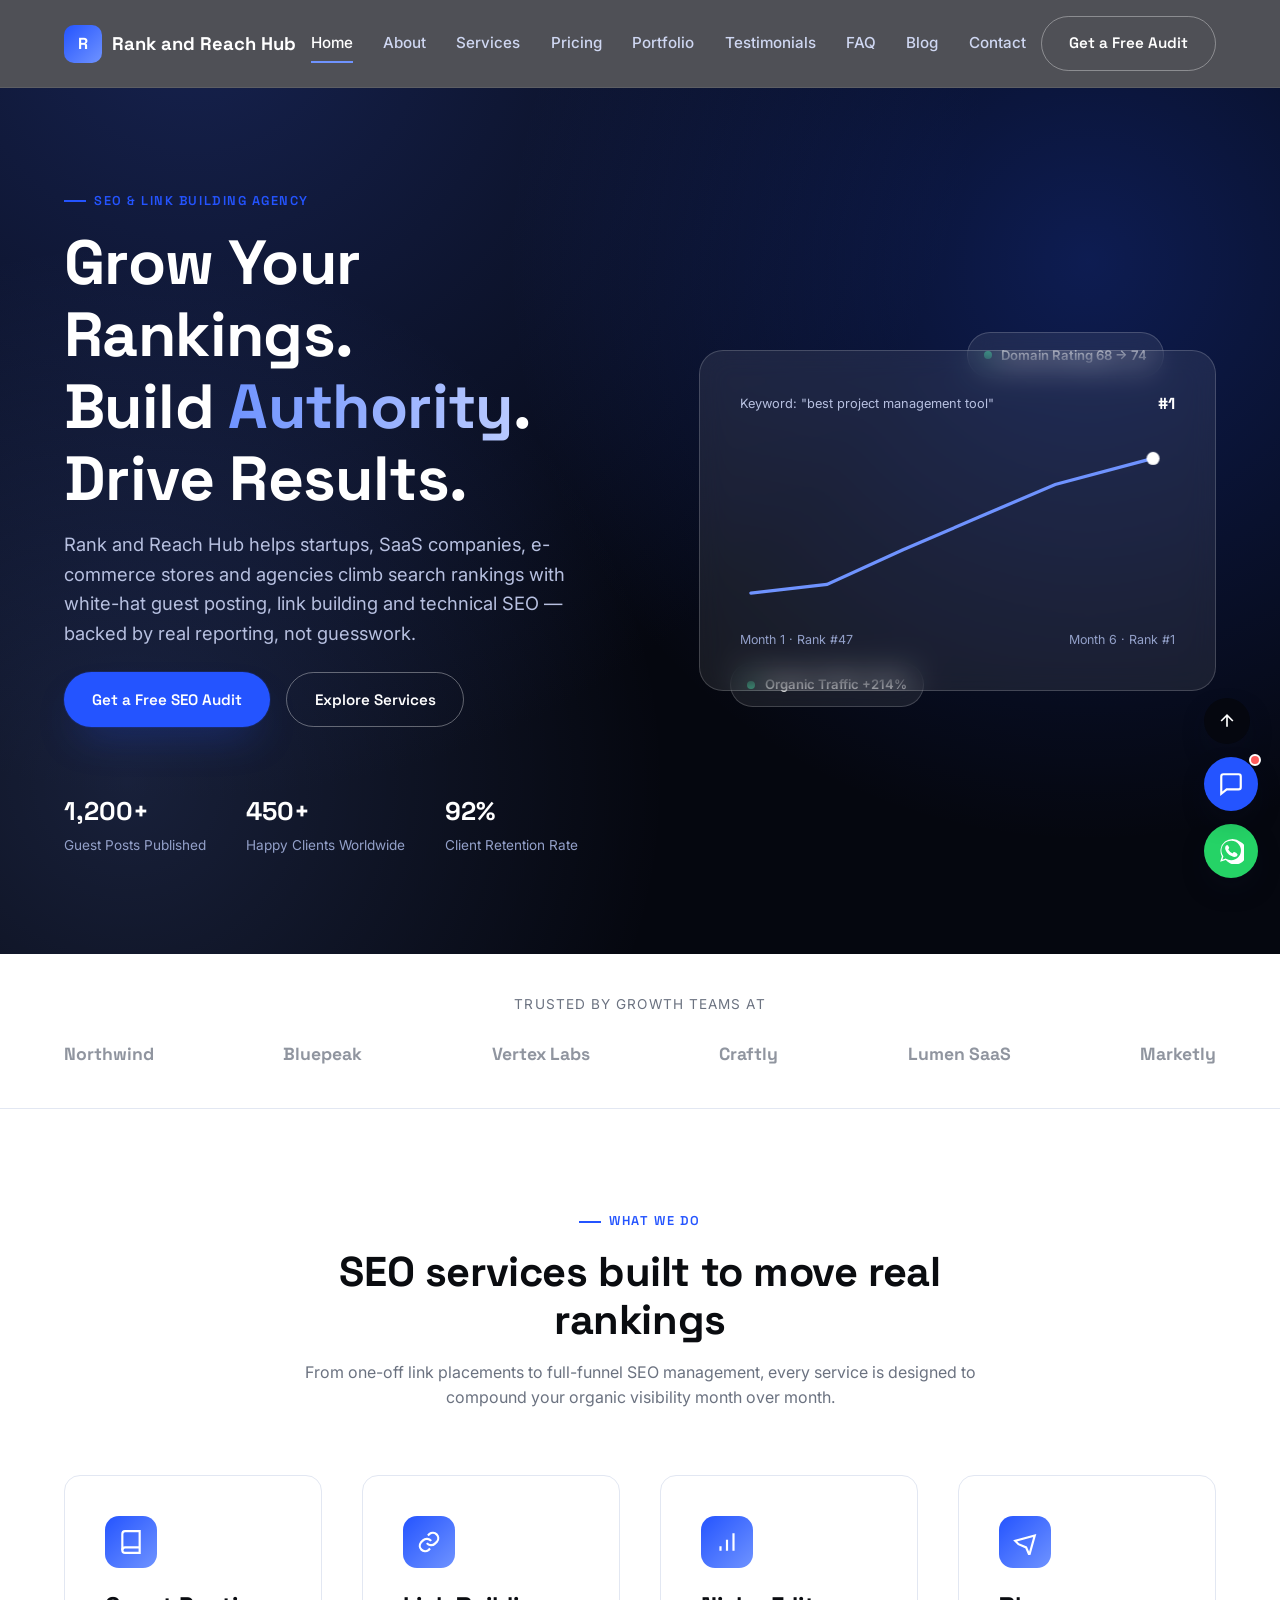
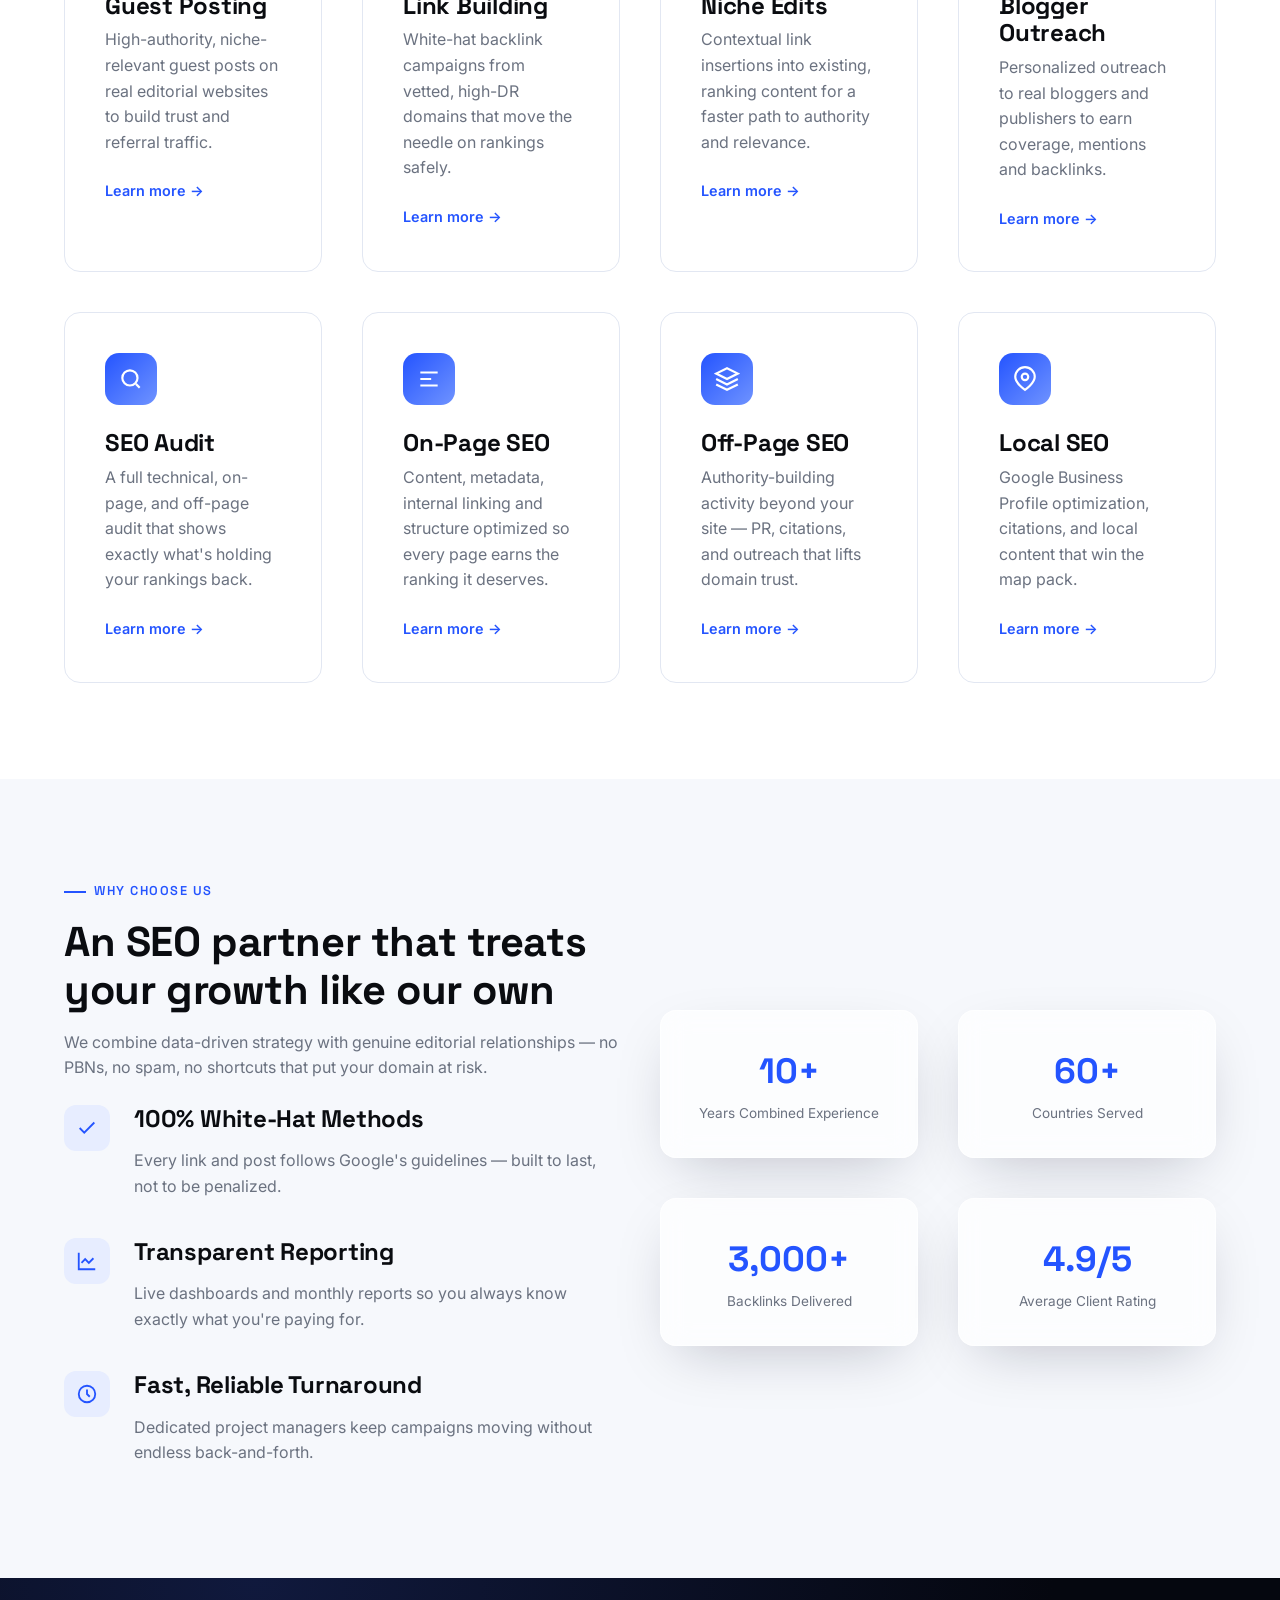
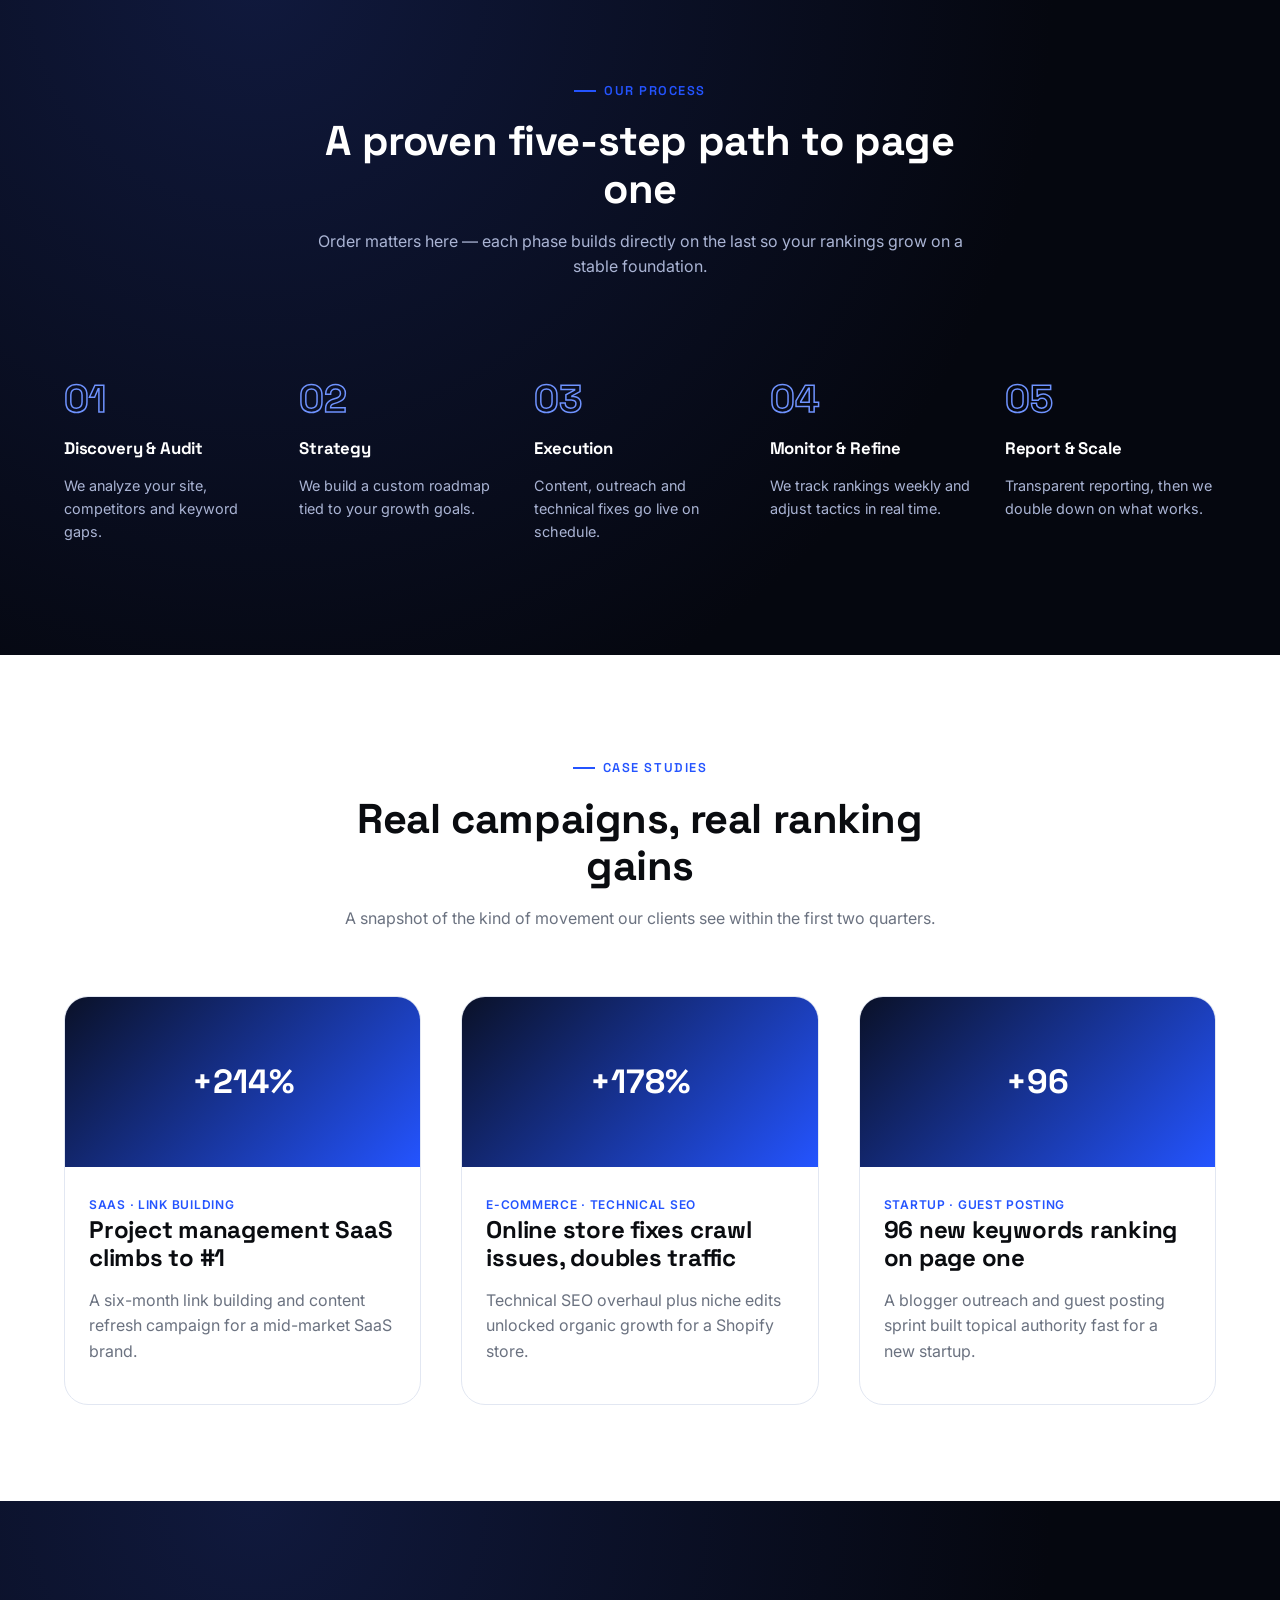
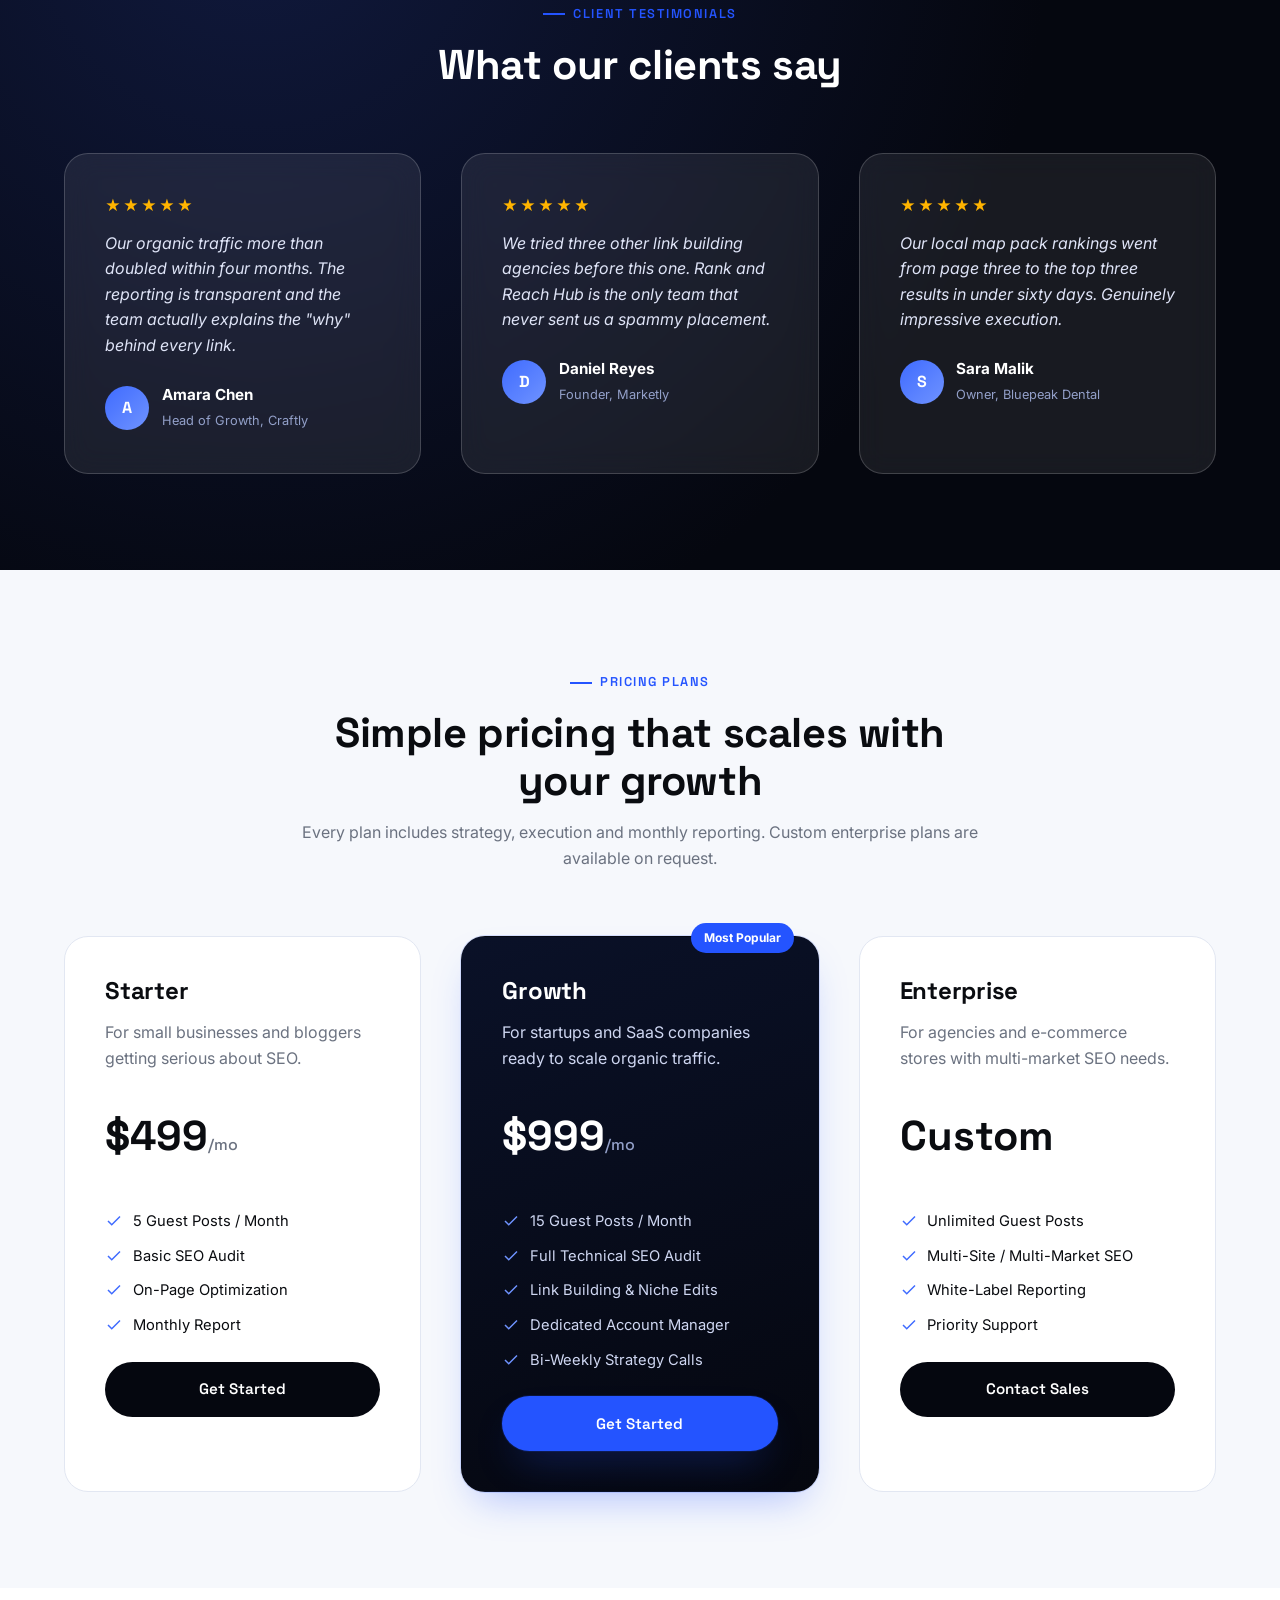
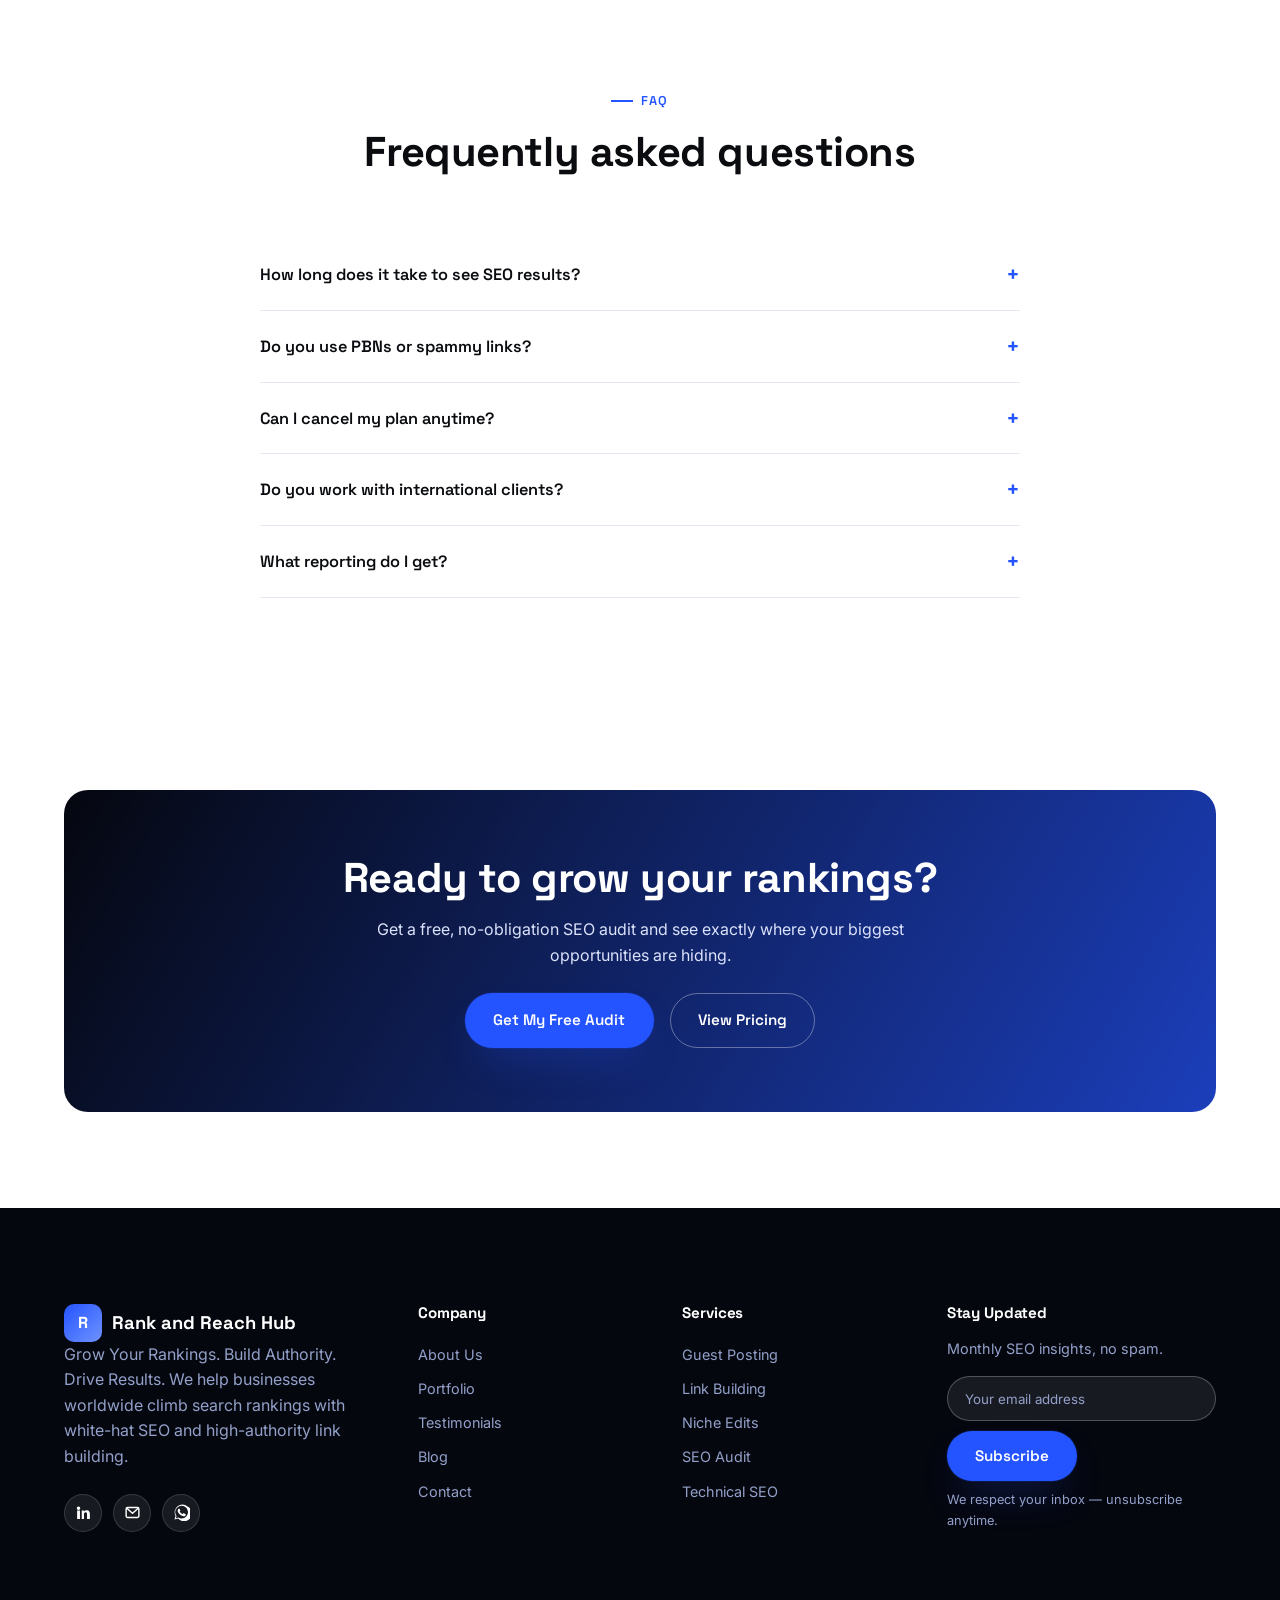
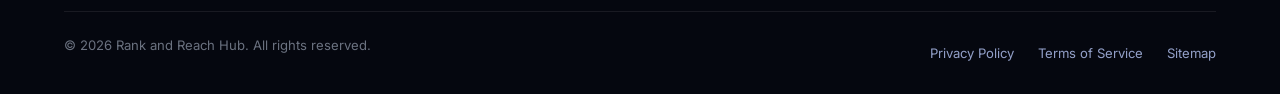
==== commit 9f20a107: "Add files via upload" ====
--- a/index.html
+++ b/index.html
@@ -43,14 +43,12 @@
     "logo": "https://RankAndReachHub.com/assets/logo.png",
     "description": "Rank and Reach Hub is an SEO agency offering guest posting, link building, niche edits, blogger outreach, SEO audits, and full-service search optimization for businesses worldwide.",
     "sameAs": [
-      "https://facebook.com",
-      "https://twitter.com",
-      "https://linkedin.com",
-      "https://instagram.com"
+      "https://www.linkedin.com/in/ali-raza-3a3469418"
     ],
     "contactPoint": {
       "@type": "ContactPoint",
-      "email": "hello@rankandreachhub.com",
+      "email": "razaworkspro@gmail.com",
+      "telephone": "+92-309-4999495",
       "contactType": "customer service"
     }
   }
@@ -504,17 +502,14 @@
           </a>
           <p>Grow Your Rankings. Build Authority. Drive Results. We help businesses worldwide climb search rankings with white-hat SEO and high-authority link building.</p>
           <div class="social-row" aria-label="Social media links">
-        <a href="https://facebook.com" class="social-icon" aria-label="Rank and Reach Hub on Facebook" target="_blank" rel="noopener noreferrer">
-          <svg viewBox="0 0 24 24" fill="currentColor"><path d="M13.5 21v-7.5H16l.5-3.5h-3V7.8c0-1 .3-1.7 1.7-1.7H16.6V3.1C16.2 3 15.1 2.9 13.9 2.9c-2.6 0-4.4 1.6-4.4 4.5v2.6H6.9V13.5h2.6V21h4Z"/></svg>
-        </a>
-        <a href="https://twitter.com" class="social-icon" aria-label="Rank and Reach Hub on X (Twitter)" target="_blank" rel="noopener noreferrer">
-          <svg viewBox="0 0 24 24" fill="currentColor"><path d="M18.9 3H22l-7 8 8.2 10h-6.4l-5-6.6L5 21H2l7.5-8.6L1.7 3h6.5l4.5 6 6.2-6Z"/></svg>
-        </a>
-        <a href="https://linkedin.com" class="social-icon" aria-label="Rank and Reach Hub on LinkedIn" target="_blank" rel="noopener noreferrer">
+        <a href="https://www.linkedin.com/in/ali-raza-3a3469418" class="social-icon" aria-label="Rank and Reach Hub on LinkedIn" target="_blank" rel="noopener noreferrer">
           <svg viewBox="0 0 24 24" fill="currentColor"><path d="M4.98 3.5a2.5 2.5 0 1 1 0 5 2.5 2.5 0 0 1 0-5ZM3 9h4v12H3zM9.5 9H13v1.7h.05c.5-.9 1.7-1.9 3.5-1.9 3.7 0 4.45 2.4 4.45 5.6V21H17v-6c0-1.4 0-3.2-2-3.2s-2.3 1.5-2.3 3.1V21H9.5Z"/></svg>
         </a>
-        <a href="https://instagram.com" class="social-icon" aria-label="Rank and Reach Hub on Instagram" target="_blank" rel="noopener noreferrer">
-          <svg viewBox="0 0 24 24" fill="currentColor"><path d="M12 2.2c2.7 0 3 0 4 .05 1 .05 1.7.2 2.3.45.6.25 1.1.6 1.6 1.1.5.5.85 1 1.1 1.6.25.6.4 1.3.45 2.3.05 1 .05 1.3.05 4s0 3-.05 4c-.05 1-.2 1.7-.45 2.3-.25.6-.6 1.1-1.1 1.6-.5.5-1 .85-1.6 1.1-.6.25-1.3.4-2.3.45-1 .05-1.3.05-4 .05s-3 0-4-.05c-1-.05-1.7-.2-2.3-.45-.6-.25-1.1-.6-1.6-1.1-.5-.5-.85-1-1.1-1.6-.25-.6-.4-1.3-.45-2.3C2.2 15 2.2 14.7 2.2 12s0-3 .05-4c.05-1 .2-1.7.45-2.3.25-.6.6-1.1 1.1-1.6.5-.5 1-.85 1.6-1.1.6-.25 1.3-.4 2.3-.45 1-.05 1.3-.05 4-.05ZM12 7a5 5 0 1 1 0 10 5 5 0 0 1 0-10Zm0 1.8a3.2 3.2 0 1 0 0 6.4 3.2 3.2 0 0 0 0-6.4Zm5.2-2.6a1.2 1.2 0 1 1 0 2.4 1.2 1.2 0 0 1 0-2.4Z"/></svg>
+        <a href="mailto:razaworkspro@gmail.com" class="social-icon" aria-label="Email Rank and Reach Hub">
+          <svg viewBox="0 0 24 24" fill="none" stroke="currentColor" stroke-width="2"><rect x="3" y="5" width="18" height="14" rx="2"/><path d="m4 6 8 7 8-7"/></svg>
+        </a>
+        <a href="https://wa.me/923094999495" class="social-icon" aria-label="Message Rank and Reach Hub on WhatsApp" target="_blank" rel="noopener noreferrer">
+          <svg viewBox="0 0 24 24" fill="currentColor"><path d="M20.5 3.5A11 11 0 0 0 3.6 17L2 22l5.2-1.6A11 11 0 1 0 20.5 3.5Zm-8.5 17a9 9 0 0 1-4.6-1.3l-.3-.2-3.1 1 1-3-.2-.3A9 9 0 1 1 12 20.5Zm5-6.7c-.3-.1-1.6-.8-1.9-.9-.2-.1-.4-.1-.6.1-.2.3-.7.9-.8 1-.2.2-.3.2-.5.1a7.3 7.3 0 0 1-3.6-3.2c-.3-.5.3-.5.7-1.6.1-.2 0-.4 0-.5L9.4 7.1c-.2-.5-.4-.4-.6-.4h-.5c-.2 0-.5.1-.7.3-.2.3-1 1-1 2.4s1 2.8 1.1 3c.1.2 2 3.1 4.9 4.3.7.3 1.2.5 1.6.6.7.2 1.3.2 1.8.1.6-.1 1.6-.7 1.8-1.3.2-.6.2-1.1.2-1.3-.1-.1-.3-.2-.5-.3Z"/></svg>
         </a>
 
           </div>
@@ -571,7 +566,7 @@
       <span class="ping" aria-hidden="true"></span>
       <svg viewBox="0 0 24 24" fill="none" stroke="currentColor" stroke-width="2"><path d="M21 15a2 2 0 0 1-2 2H8l-5 4V5a2 2 0 0 1 2-2h14a2 2 0 0 1 2 2z"/></svg>
     </button>
-    <a class="float-btn whatsapp-btn" aria-label="Chat with us on WhatsApp" href="https://wa.me/10000000000" target="_blank" rel="noopener noreferrer">
+    <a class="float-btn whatsapp-btn" aria-label="Chat with us on WhatsApp" href="https://wa.me/923094999495" target="_blank" rel="noopener noreferrer">
       <svg viewBox="0 0 24 24" fill="currentColor"><path d="M20.5 3.5A11 11 0 0 0 3.6 17L2 22l5.2-1.6A11 11 0 1 0 20.5 3.5Zm-8.5 17a9 9 0 0 1-4.6-1.3l-.3-.2-3.1 1 1-3-.2-.3A9 9 0 1 1 12 20.5Zm5-6.7c-.3-.1-1.6-.8-1.9-.9-.2-.1-.4-.1-.6.1-.2.3-.7.9-.8 1-.2.2-.3.2-.5.1a7.3 7.3 0 0 1-3.6-3.2c-.3-.5.3-.5.7-1.6.1-.2 0-.4 0-.5L9.4 7.1c-.2-.5-.4-.4-.6-.4h-.5c-.2 0-.5.1-.7.3-.2.3-1 1-1 2.4s1 2.8 1.1 3c.1.2 2 3.1 4.9 4.3.7.3 1.2.5 1.6.6.7.2 1.3.2 1.8.1.6-.1 1.6-.7 1.8-1.3.2-.6.2-1.1.2-1.3-.1-.1-.3-.2-.5-.3Z"/></svg>
     </a>
   </div>
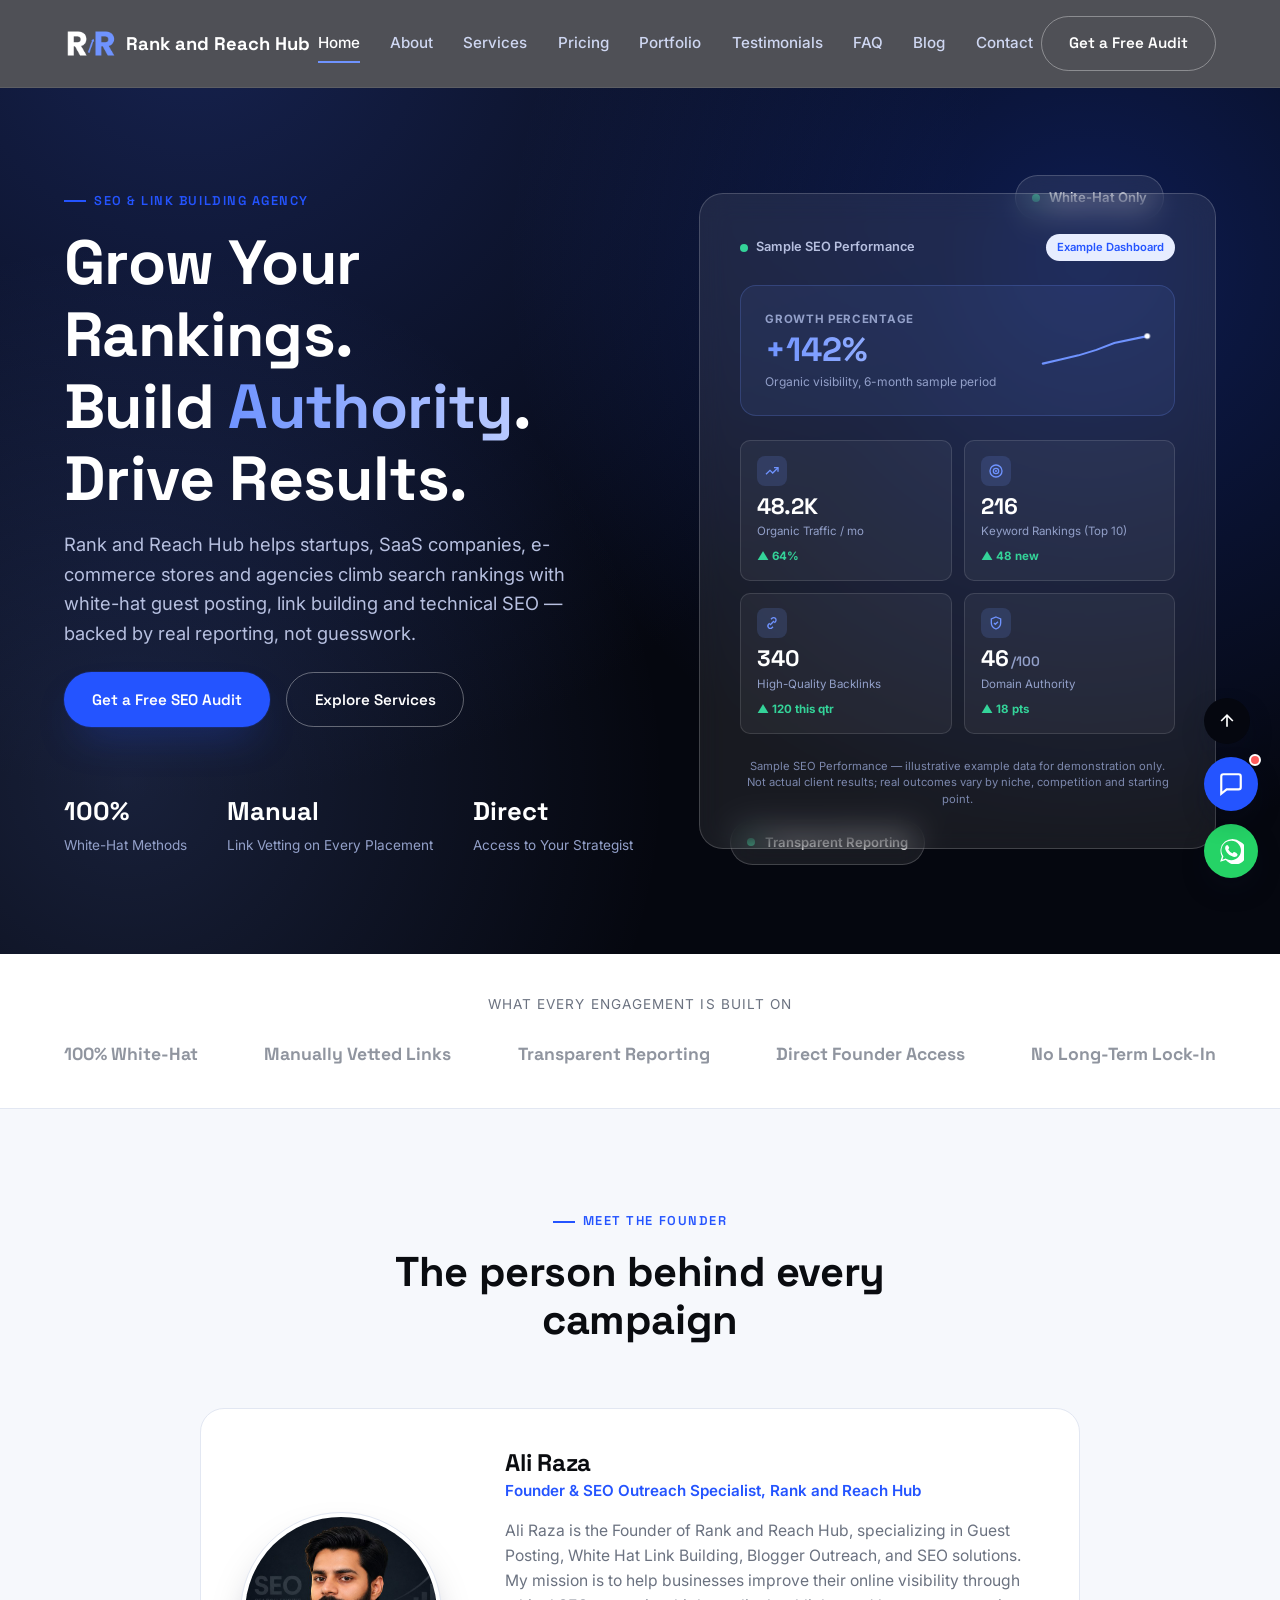
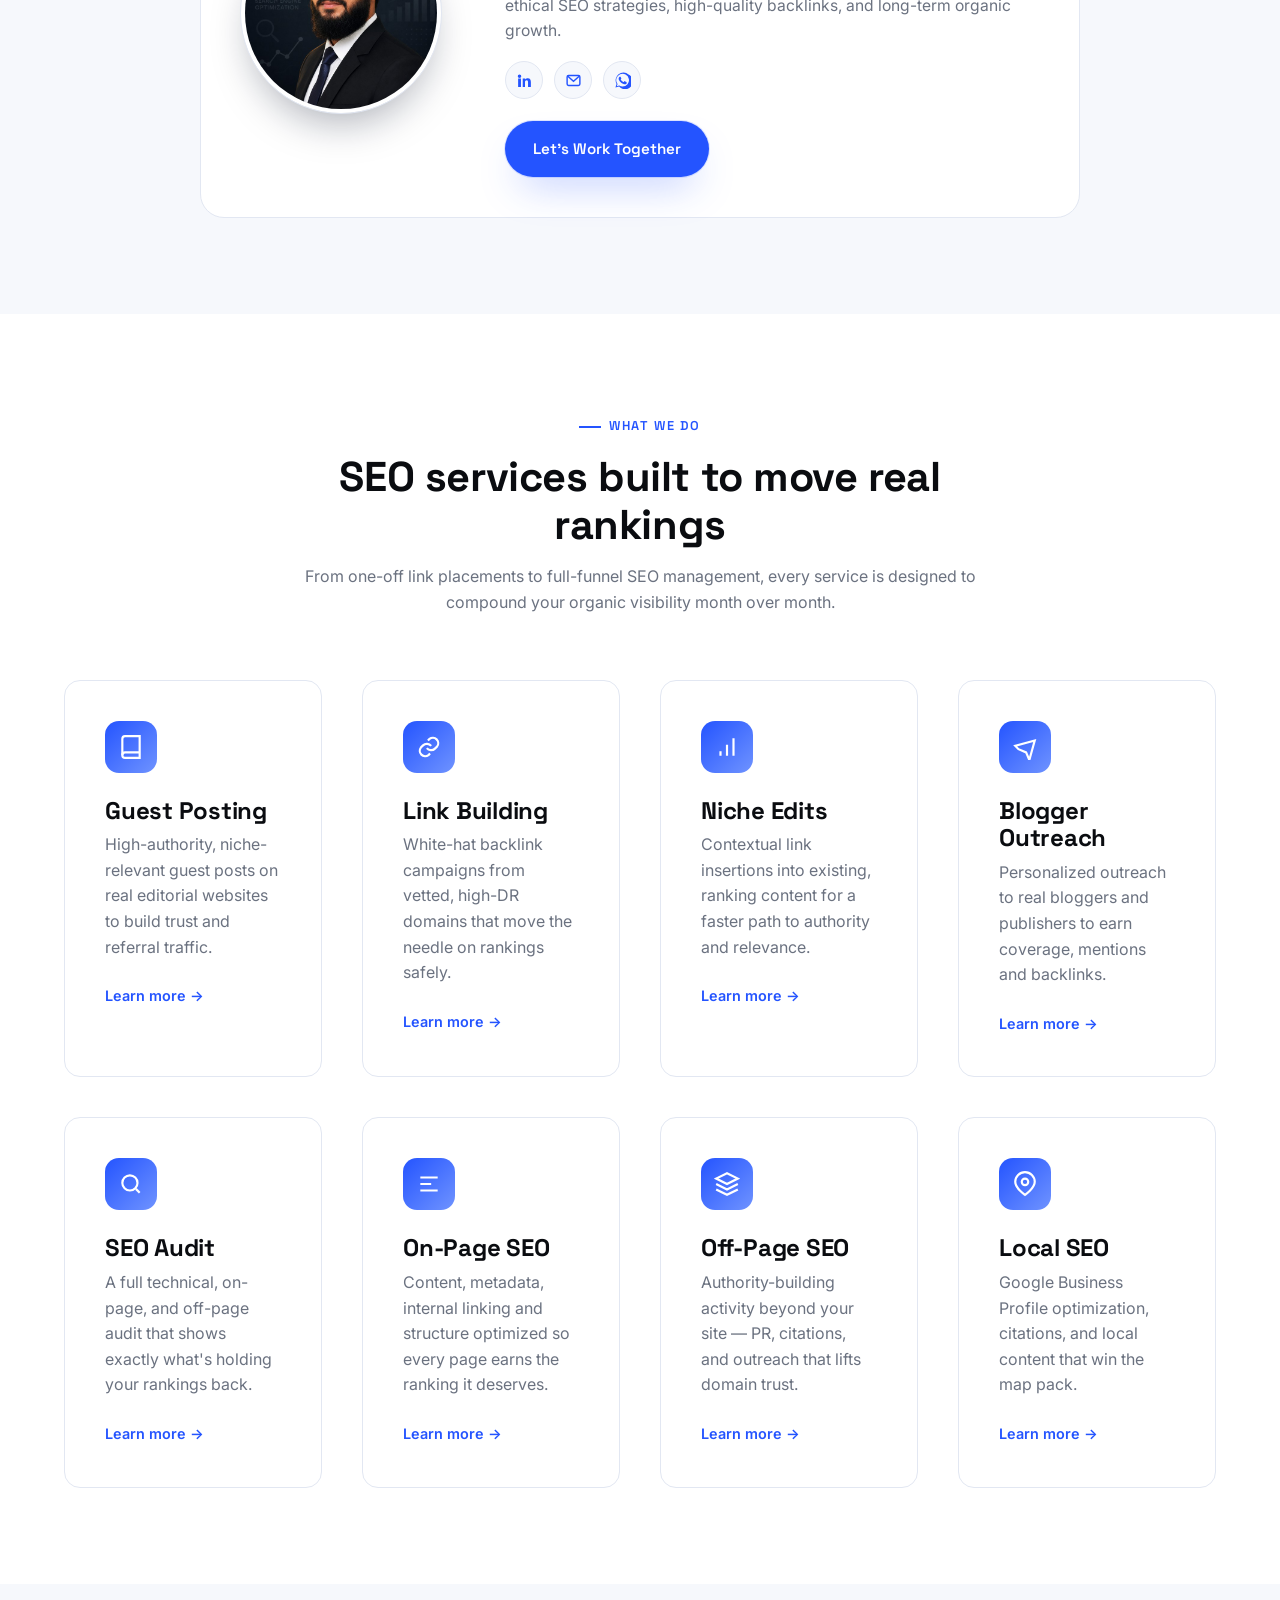
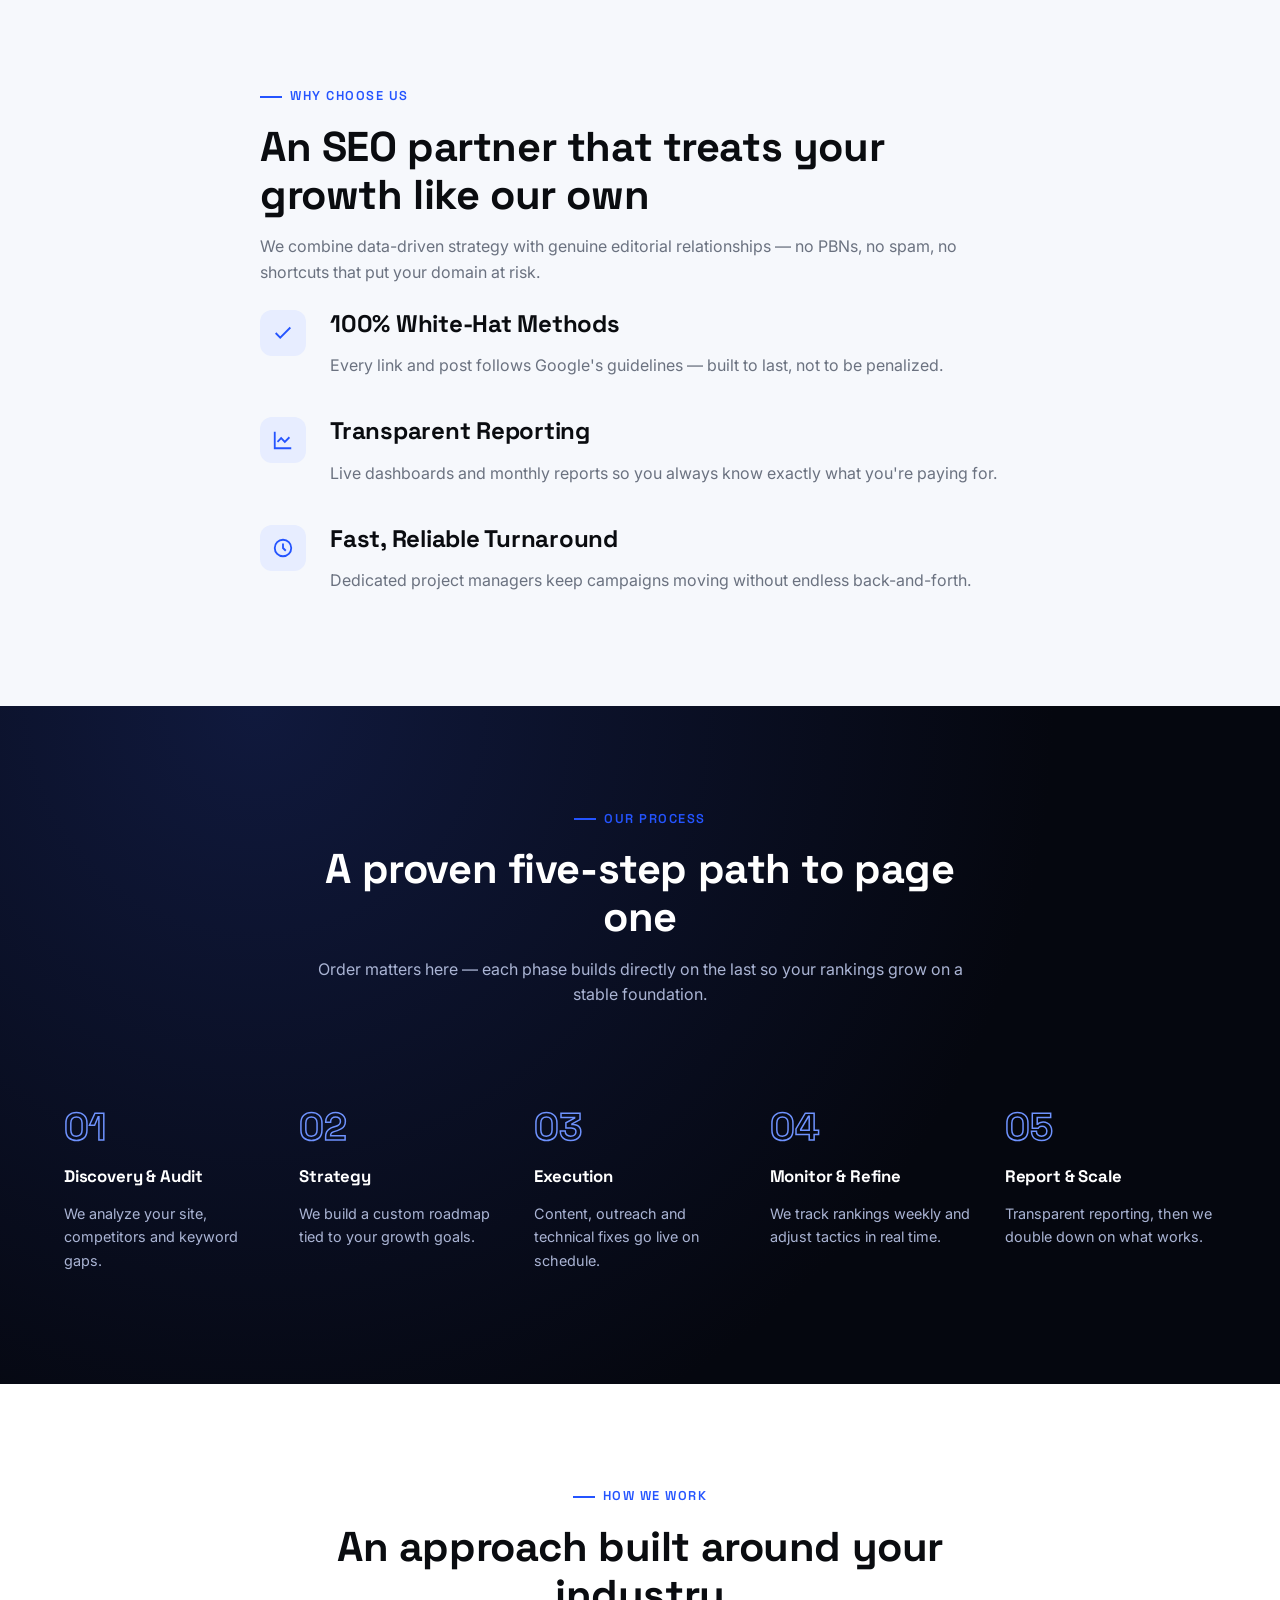
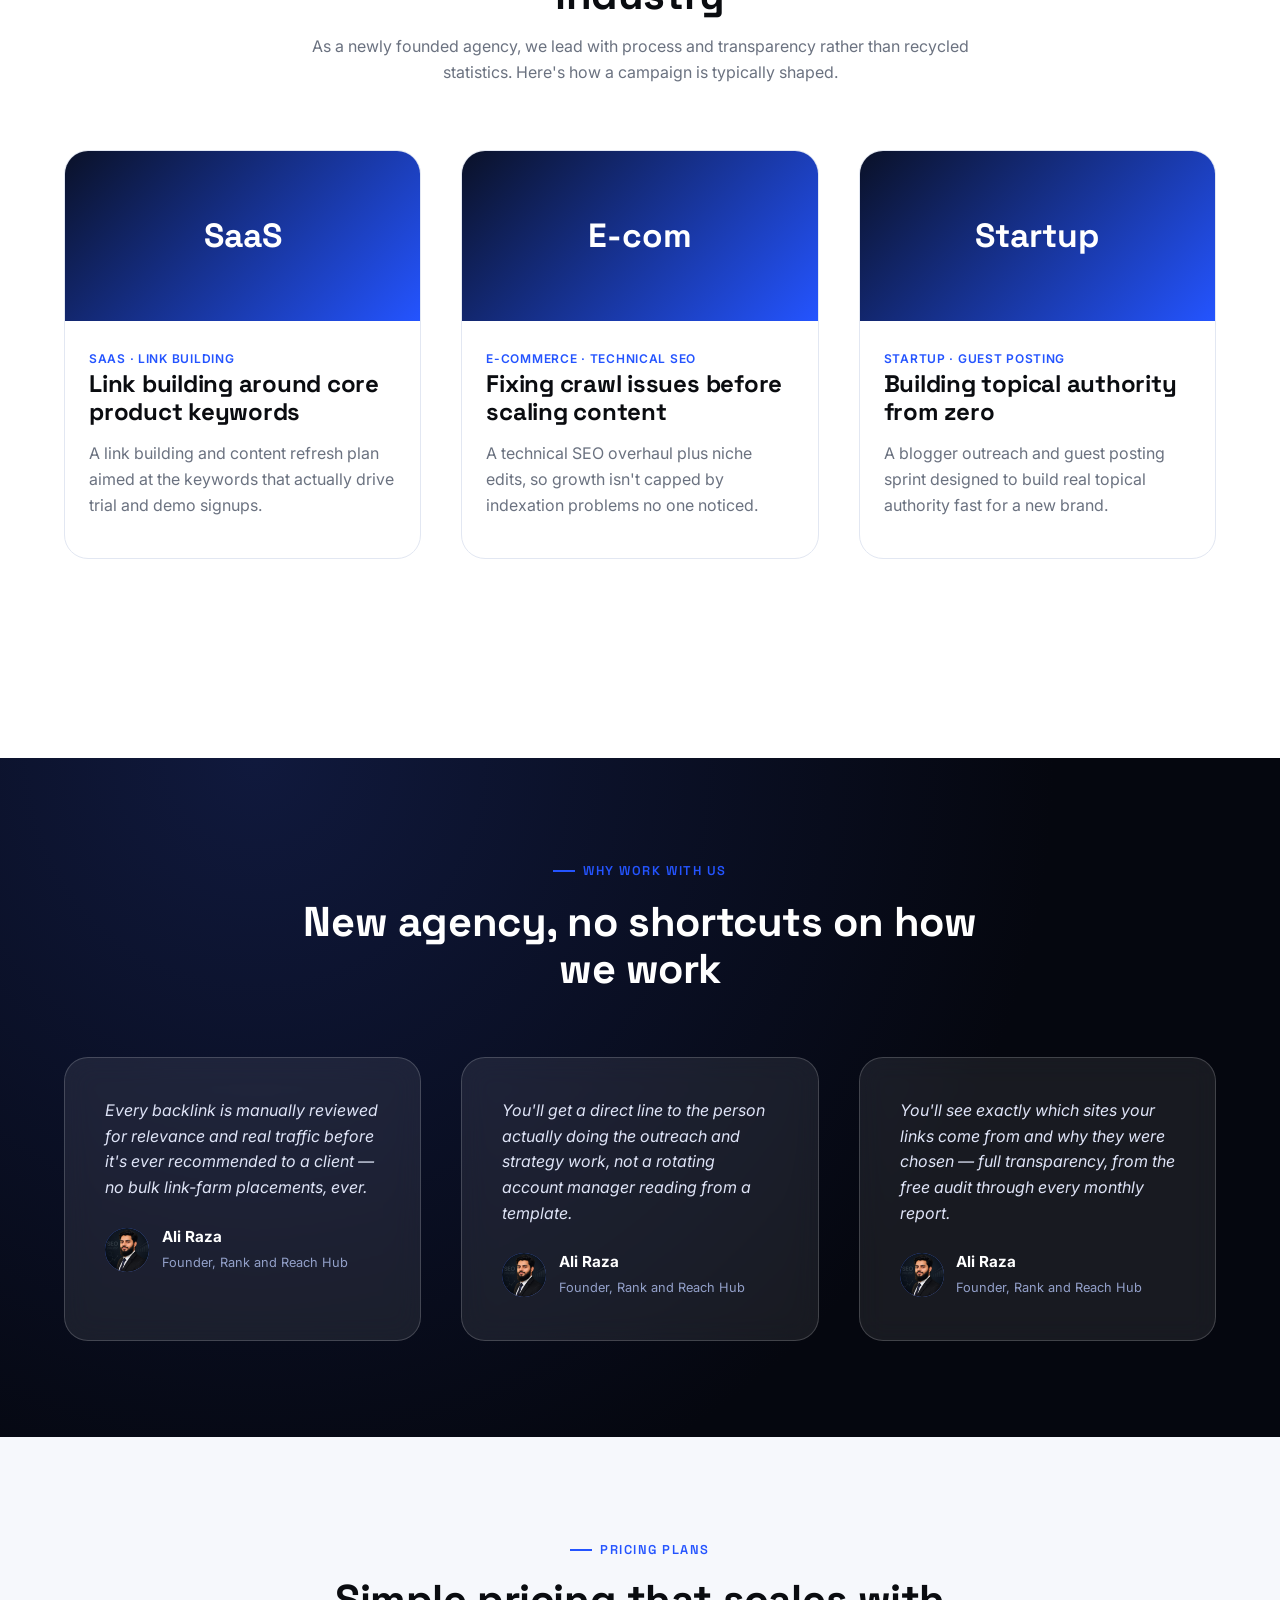
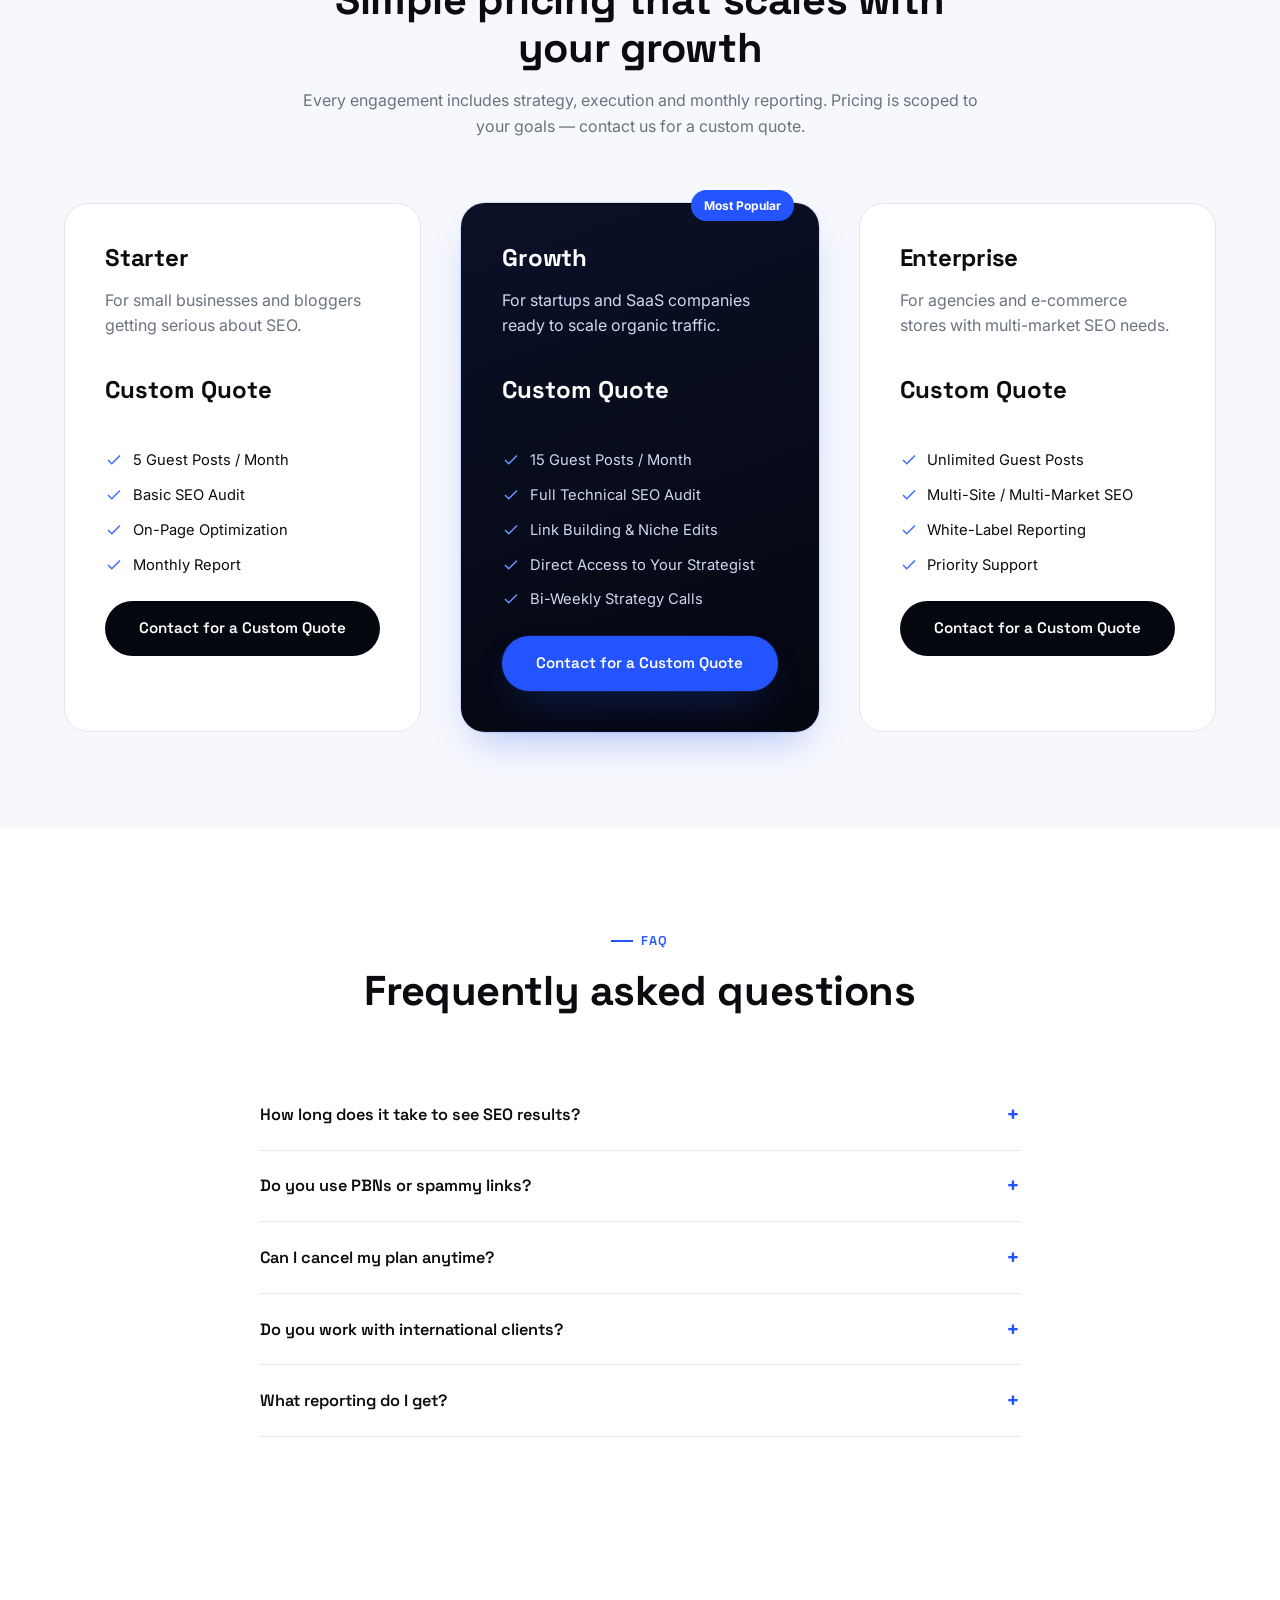
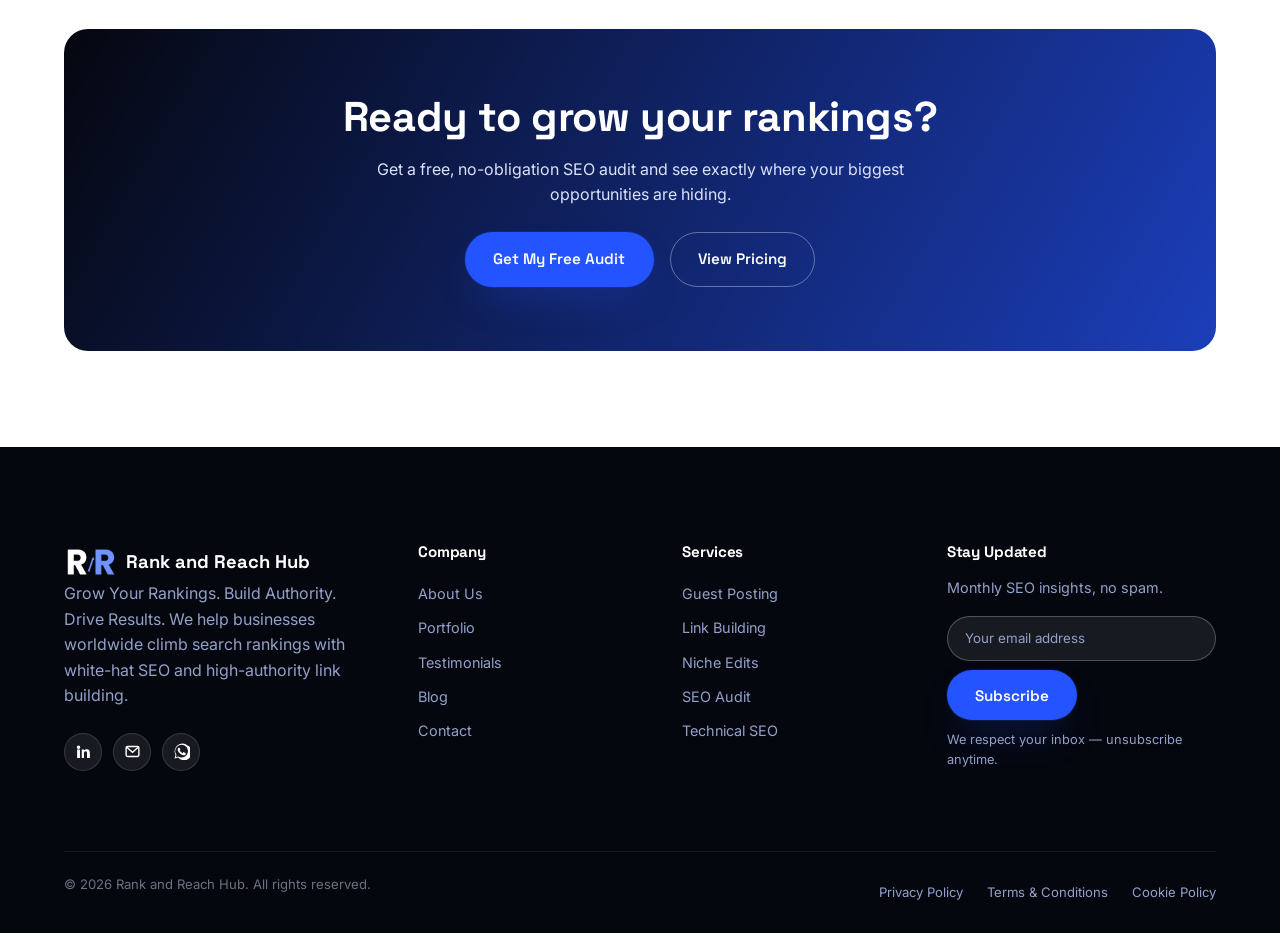
==== commit 985e283f: "Add files via upload" ====
--- a/index.html
+++ b/index.html
@@ -24,7 +24,8 @@
   <meta name="twitter:image" content="https://RankAndReachHub.com/assets/og-image.jpg" />
 
   <!-- Favicon -->
-  <link rel="icon" href="data:image/svg+xml,<svg xmlns=%22http://www.w3.org/2000/svg%22 viewBox=%220 0 100 100%22><rect width=%22100%22 height=%22100%22 rx=%2222%22 fill=%22%232454ff%22/><text x=%2250%22 y=%2266%22 font-size=%2255%22 fill=%22white%22 text-anchor=%22middle%22 font-family=%22Arial%22>R</text></svg>" />
+  <link rel="icon" type="image/png" href="assets/favicon.png"/>
+  <link rel="apple-touch-icon" href="assets/favicon.png"/>
 
   <!-- Fonts: Space Grotesk (display) + Inter (body) -->
   <link rel="preconnect" href="https://fonts.googleapis.com" />
@@ -62,7 +63,7 @@
   <header class="site-header">
     <nav class="navbar" aria-label="Primary">
       <a href="index.html" class="brand" aria-label="Rank and Reach Hub — Home">
-        <span class="brand-mark" aria-hidden="true">R</span>
+        <img src="assets/logo-icon.png" alt="Rank and Reach Hub logo" class="brand-mark" width="38" height="26" loading="lazy"/>
         Rank and Reach Hub
       </a>
 
@@ -115,50 +116,126 @@
             <a href="services.html" class="btn btn-outline">Explore Services</a>
           </div>
           <div class="hero-stats">
-            <div><strong>1,200+</strong><span>Guest Posts Published</span></div>
-            <div><strong>450+</strong><span>Happy Clients Worldwide</span></div>
-            <div><strong>92%</strong><span>Client Retention Rate</span></div>
+            <div><strong>100%</strong><span>White-Hat Methods</span></div>
+            <div><strong>Manual</strong><span>Link Vetting on Every Placement</span></div>
+            <div><strong>Direct</strong><span>Access to Your Strategist</span></div>
           </div>
         </div>
 
         <div class="hero-visual">
-          <div class="rank-card glass reveal">
-            <div class="rank-card-head">
-              <span>Keyword: "best project management tool"</span>
-              <strong>#1</strong>
-            </div>
-            <div class="sparkline-wrap">
-              <svg viewBox="0 0 400 160" role="img" aria-label="Chart showing a keyword ranking climbing from position 47 to position 1 over six months">
-                <polyline class="sparkline-path" points="10,140 80,132 150,100 220,70 290,40 380,16" />
-                <circle class="sparkline-dot" cx="380" cy="16" r="6" />
+          <div class="dashboard-card glass reveal" id="seo-dashboard">
+            <div class="dashboard-head">
+              <div class="dashboard-head-label">
+                <span class="dashboard-pulse" aria-hidden="true"></span>
+                Sample SEO Performance
+              </div>
+              <span class="badge dashboard-badge">Example Dashboard</span>
+            </div>
+
+            <div class="dashboard-hero" tabindex="0">
+              <div class="dashboard-hero-text">
+                <span class="dashboard-hero-label">Growth Percentage</span>
+                <span class="dashboard-hero-value"><span class="count-up" data-count="142" data-prefix="+" data-suffix="%">+0%</span></span>
+                <span class="dashboard-hero-sub">Organic visibility, 6-month sample period</span>
+              </div>
+              <svg class="dashboard-hero-spark" viewBox="0 0 160 56" role="img" aria-label="Sample upward trend line">
+                <polyline class="dashboard-spark-path" points="4,46 30,40 56,34 82,26 108,16 156,6" />
+                <circle class="dashboard-spark-dot" cx="156" cy="6" r="4"></circle>
               </svg>
             </div>
-            <div class="flex-between" style="margin-top:0.5rem;">
-              <span style="font-size:0.78rem;color:#93a0c9;">Month 1 · Rank #47</span>
-              <span style="font-size:0.78rem;color:#93a0c9;">Month 6 · Rank #1</span>
-            </div>
+
+            <div class="dashboard-grid">
+              <div class="dashboard-metric" tabindex="0">
+                <div class="dashboard-metric-icon" aria-hidden="true">
+                  <svg viewBox="0 0 24 24" fill="none" stroke="currentColor" stroke-width="2"><path d="M3 17 9 11l4 4 8-8"/><path d="M15 7h6v6"/></svg>
+                </div>
+                <div class="dashboard-metric-value"><span class="count-up" data-count="48200" data-format="k">0</span></div>
+                <div class="dashboard-metric-label">Organic Traffic / mo</div>
+                <div class="dashboard-metric-trend up">▲ 64%</div>
+              </div>
+
+              <div class="dashboard-metric" tabindex="0">
+                <div class="dashboard-metric-icon" aria-hidden="true">
+                  <svg viewBox="0 0 24 24" fill="none" stroke="currentColor" stroke-width="2"><circle cx="12" cy="12" r="9"/><circle cx="12" cy="12" r="4"/><circle cx="12" cy="12" r="0.6" fill="currentColor"/></svg>
+                </div>
+                <div class="dashboard-metric-value"><span class="count-up" data-count="216">0</span></div>
+                <div class="dashboard-metric-label">Keyword Rankings (Top 10)</div>
+                <div class="dashboard-metric-trend up">▲ 48 new</div>
+              </div>
+
+              <div class="dashboard-metric" tabindex="0">
+                <div class="dashboard-metric-icon" aria-hidden="true">
+                  <svg viewBox="0 0 24 24" fill="none" stroke="currentColor" stroke-width="2"><path d="M9 15 15 9"/><path d="M10.5 6.5 12 5a3.5 3.5 0 0 1 5 5l-1.5 1.5"/><path d="M13.5 17.5 12 19a3.5 3.5 0 0 1-5-5l1.5-1.5"/></svg>
+                </div>
+                <div class="dashboard-metric-value"><span class="count-up" data-count="340">0</span></div>
+                <div class="dashboard-metric-label">High-Quality Backlinks</div>
+                <div class="dashboard-metric-trend up">▲ 120 this qtr</div>
+              </div>
+
+              <div class="dashboard-metric" tabindex="0">
+                <div class="dashboard-metric-icon" aria-hidden="true">
+                  <svg viewBox="0 0 24 24" fill="none" stroke="currentColor" stroke-width="2"><path d="M12 3l7 3v6c0 4.5-3 7.5-7 9-4-1.5-7-4.5-7-9V6l7-3Z"/><path d="m9 12 2 2 4-4"/></svg>
+                </div>
+                <div class="dashboard-metric-value"><span class="count-up" data-count="46">0</span><span class="dashboard-metric-unit">/100</span></div>
+                <div class="dashboard-metric-label">Domain Authority</div>
+                <div class="dashboard-metric-trend up">▲ 18 pts</div>
+              </div>
+            </div>
+
+            <p class="dashboard-disclaimer">Sample SEO Performance — illustrative example data for demonstration only. Not actual client results; real outcomes vary by niche, competition and starting point.</p>
           </div>
           <div class="floating-badge glass badge-top">
-            <span class="dot"></span> Domain Rating 68 → 74
+            <span class="dot"></span> White-Hat Only
           </div>
           <div class="floating-badge glass badge-bottom">
-            <span class="dot"></span> Organic Traffic +214%
-          </div>
-        </div>
-      </div>
-    </section>
-
-    <!-- =============================== TRUSTED BY =============================== -->
+            <span class="dot"></span> Transparent Reporting
+          </div>
+        </div>
+      </div>
+    </section>
+
+    <!-- =============================== TRUST BADGES =============================== -->
     <section class="trusted-strip">
       <div class="container">
-        <p>Trusted by growth teams at</p>
+        <p>What every engagement is built on</p>
         <div class="logo-row">
-          <span>Northwind</span>
-          <span>Bluepeak</span>
-          <span>Vertex Labs</span>
-          <span>Craftly</span>
-          <span>Lumen SaaS</span>
-          <span>Marketly</span>
+          <span>100% White-Hat</span>
+          <span>Manually Vetted Links</span>
+          <span>Transparent Reporting</span>
+          <span>Direct Founder Access</span>
+          <span>No Long-Term Lock-In</span>
+        </div>
+      </div>
+    </section>
+
+    <!-- ================================ FOUNDER SECTION ================================ -->
+    <section class="section-alt founder-section">
+      <div class="container">
+        <div class="section-head reveal">
+          <span class="eyebrow">Meet the Founder</span>
+          <h2>The person behind every campaign</h2>
+        </div>
+        <div class="founder-card reveal">
+          <div class="founder-photo-wrap">
+            <img src="assets/founder-ali-raza.jpg" alt="Ali Raza, Founder and SEO Outreach Specialist at Rank and Reach Hub" class="founder-photo" width="260" height="260" loading="lazy"/>
+          </div>
+          <div class="founder-details">
+            <h3>Ali Raza</h3>
+            <p class="founder-title">Founder &amp; SEO Outreach Specialist, Rank and Reach Hub</p>
+            <p>Ali Raza is the Founder of Rank and Reach Hub, specializing in Guest Posting, White Hat Link Building, Blogger Outreach, and SEO solutions. My mission is to help businesses improve their online visibility through ethical SEO strategies, high-quality backlinks, and long-term organic growth.</p>
+            <div class="founder-socials" aria-label="Ali Raza's social links">
+              <a href="https://www.linkedin.com/in/ali-raza-3a3469418" target="_blank" rel="noopener noreferrer" class="social-icon" aria-label="Ali Raza on LinkedIn">
+                <svg viewBox="0 0 24 24" fill="currentColor"><path d="M4.98 3.5a2.5 2.5 0 1 1 0 5 2.5 2.5 0 0 1 0-5ZM3 9h4v12H3zM9.5 9H13v1.7h.05c.5-.9 1.7-1.9 3.5-1.9 3.7 0 4.45 2.4 4.45 5.6V21H17v-6c0-1.4 0-3.2-2-3.2s-2.3 1.5-2.3 3.1V21H9.5Z"/></svg>
+              </a>
+              <a href="mailto:razaworkspro@gmail.com" class="social-icon" aria-label="Email Ali Raza">
+                <svg viewBox="0 0 24 24" fill="none" stroke="currentColor" stroke-width="2"><rect x="3" y="5" width="18" height="14" rx="2"/><path d="m4 6 8 7 8-7"/></svg>
+              </a>
+              <a href="https://wa.me/923094999495" target="_blank" rel="noopener noreferrer" class="social-icon" aria-label="Message Ali Raza on WhatsApp">
+                <svg viewBox="0 0 24 24" fill="currentColor"><path d="M20.5 3.5A11 11 0 0 0 3.6 17L2 22l5.2-1.6A11 11 0 1 0 20.5 3.5Zm-8.5 17a9 9 0 0 1-4.6-1.3l-.3-.2-3.1 1 1-3-.2-.3A9 9 0 1 1 12 20.5Zm5-6.7c-.3-.1-1.6-.8-1.9-.9-.2-.1-.4-.1-.6.1-.2.3-.7.9-.8 1-.2.2-.3.2-.5.1a7.3 7.3 0 0 1-3.6-3.2c-.3-.5.3-.5.7-1.6.1-.2 0-.4 0-.5L9.4 7.1c-.2-.5-.4-.4-.6-.4h-.5c-.2 0-.5.1-.7.3-.2.3-1 1-1 2.4s1 2.8 1.1 3c.1.2 2 3.1 4.9 4.3.7.3 1.2.5 1.6.6.7.2 1.3.2 1.8.1.6-.1 1.6-.7 1.8-1.3.2-.6.2-1.1.2-1.3-.1-.1-.3-.2-.5-.3Z"/></svg>
+              </a>
+            </div>
+            <a href="contact.html" class="btn btn-primary" style="margin-top:1.4rem;">Let's Work Together</a>
+          </div>
         </div>
       </div>
     </section>
@@ -235,7 +312,7 @@
     <!-- =============================== WHY CHOOSE US =============================== -->
     <section class="why-us section-alt">
       <div class="container">
-        <div class="grid grid-2" style="align-items:center;">
+        <div class="grid" style="align-items:center;max-width:760px;margin:0 auto;">
           <div class="reveal">
             <span class="eyebrow">Why Choose Us</span>
             <h2>An SEO partner that treats your growth like our own</h2>
@@ -257,20 +334,6 @@
             </div>
           </div>
 
-          <div class="grid grid-2 reveal reveal-delay-1">
-            <div class="stat-block glass-light" style="padding:2rem 1rem;border-radius:16px;">
-              <strong>10+</strong><span>Years Combined Experience</span>
-            </div>
-            <div class="stat-block glass-light" style="padding:2rem 1rem;border-radius:16px;">
-              <strong>60+</strong><span>Countries Served</span>
-            </div>
-            <div class="stat-block glass-light" style="padding:2rem 1rem;border-radius:16px;">
-              <strong>3,000+</strong><span>Backlinks Delivered</span>
-            </div>
-            <div class="stat-block glass-light" style="padding:2rem 1rem;border-radius:16px;">
-              <strong>4.9/5</strong><span>Average Client Rating</span>
-            </div>
-          </div>
         </div>
       </div>
     </section>
@@ -314,75 +377,79 @@
       </div>
     </section>
 
-    <!-- =============================== CASE STUDIES =============================== -->
+    <!-- =============================== APPROACH BY INDUSTRY =============================== -->
     <section class="case-studies">
       <div class="container">
         <div class="section-head reveal">
-          <span class="eyebrow">Case Studies</span>
-          <h2>Real campaigns, real ranking gains</h2>
-          <p>A snapshot of the kind of movement our clients see within the first two quarters.</p>
+          <span class="eyebrow">How We Work</span>
+          <h2>An approach built around your industry</h2>
+          <p>As a newly founded agency, we lead with process and transparency rather than recycled statistics. Here's how a campaign is typically shaped.</p>
         </div>
 
         <div class="grid grid-3">
           <article class="case-card reveal">
-            <div class="case-media"><span class="metric">+214%</span></div>
+            <div class="case-media"><span class="metric">SaaS</span></div>
             <div class="case-body">
               <span class="tag">SaaS · Link Building</span>
-              <h3>Project management SaaS climbs to #1</h3>
-              <p>A six-month link building and content refresh campaign for a mid-market SaaS brand.</p>
+              <h3>Link building around core product keywords</h3>
+              <p>A link building and content refresh plan aimed at the keywords that actually drive trial and demo signups.</p>
             </div>
           </article>
           <article class="case-card reveal reveal-delay-1">
-            <div class="case-media"><span class="metric">+178%</span></div>
+            <div class="case-media"><span class="metric">E-com</span></div>
             <div class="case-body">
               <span class="tag">E-commerce · Technical SEO</span>
-              <h3>Online store fixes crawl issues, doubles traffic</h3>
-              <p>Technical SEO overhaul plus niche edits unlocked organic growth for a Shopify store.</p>
+              <h3>Fixing crawl issues before scaling content</h3>
+              <p>A technical SEO overhaul plus niche edits, so growth isn't capped by indexation problems no one noticed.</p>
             </div>
           </article>
           <article class="case-card reveal reveal-delay-2">
-            <div class="case-media"><span class="metric">+96</span></div>
+            <div class="case-media"><span class="metric">Startup</span></div>
             <div class="case-body">
               <span class="tag">Startup · Guest Posting</span>
-              <h3>96 new keywords ranking on page one</h3>
-              <p>A blogger outreach and guest posting sprint built topical authority fast for a new startup.</p>
-            </div>
-          </article>
-        </div>
-      </div>
-    </section>
-
-    <!-- ============================== TESTIMONIALS ============================== -->
+              <h3>Building topical authority from zero</h3>
+              <p>A blogger outreach and guest posting sprint designed to build real topical authority fast for a new brand.</p>
+            </div>
+          </article>
+        </div>
+        <p style="text-align:center;margin-top:2rem;"><a href="portfolio.html" class="btn btn-outline">See Our Full Approach</a></p>
+      </div>
+    </section>
+
+    <!-- ============================== WHY TRUST A NEW AGENCY ============================== -->
     <section class="testimonials section-dark">
       <div class="container">
         <div class="section-head reveal">
-          <span class="eyebrow">Client Testimonials</span>
-          <h2>What our clients say</h2>
+          <span class="eyebrow">Why Work With Us</span>
+          <h2>New agency, no shortcuts on how we work</h2>
         </div>
 
         <div class="grid grid-3">
           <div class="testimonial-card glass reveal">
-            <div class="stars">★★★★★</div>
-            <p class="quote">Our organic traffic more than doubled within four months. The reporting is transparent and the team actually explains the "why" behind every link.</p>
+            <p class="quote">Every backlink is manually reviewed for relevance and real traffic before it's ever recommended to a client — no bulk link-farm placements, ever.</p>
             <div class="testimonial-author">
-              <div class="avatar-circle">A</div>
-              <div><strong>Amara Chen</strong><span>Head of Growth, Craftly</span></div>
+              <div class="avatar-circle">
+                <img src="assets/founder-ali-raza.jpg" alt="Ali Raza, Founder of Rank and Reach Hub" width="44" height="44" loading="lazy" style="border-radius:50%;object-fit:cover;"/>
+              </div>
+              <div><strong>Ali Raza</strong><span>Founder, Rank and Reach Hub</span></div>
             </div>
           </div>
           <div class="testimonial-card glass reveal reveal-delay-1">
-            <div class="stars">★★★★★</div>
-            <p class="quote">We tried three other link building agencies before this one. Rank and Reach Hub is the only team that never sent us a spammy placement.</p>
+            <p class="quote">You'll get a direct line to the person actually doing the outreach and strategy work, not a rotating account manager reading from a template.</p>
             <div class="testimonial-author">
-              <div class="avatar-circle">D</div>
-              <div><strong>Daniel Reyes</strong><span>Founder, Marketly</span></div>
+              <div class="avatar-circle">
+                <img src="assets/founder-ali-raza.jpg" alt="Ali Raza, Founder of Rank and Reach Hub" width="44" height="44" loading="lazy" style="border-radius:50%;object-fit:cover;"/>
+              </div>
+              <div><strong>Ali Raza</strong><span>Founder, Rank and Reach Hub</span></div>
             </div>
           </div>
           <div class="testimonial-card glass reveal reveal-delay-2">
-            <div class="stars">★★★★★</div>
-            <p class="quote">Our local map pack rankings went from page three to the top three results in under sixty days. Genuinely impressive execution.</p>
+            <p class="quote">You'll see exactly which sites your links come from and why they were chosen — full transparency, from the free audit through every monthly report.</p>
             <div class="testimonial-author">
-              <div class="avatar-circle">S</div>
-              <div><strong>Sara Malik</strong><span>Owner, Bluepeak Dental</span></div>
+              <div class="avatar-circle">
+                <img src="assets/founder-ali-raza.jpg" alt="Ali Raza, Founder of Rank and Reach Hub" width="44" height="44" loading="lazy" style="border-radius:50%;object-fit:cover;"/>
+              </div>
+              <div><strong>Ali Raza</strong><span>Founder, Rank and Reach Hub</span></div>
             </div>
           </div>
         </div>
@@ -395,49 +462,49 @@
         <div class="section-head reveal">
           <span class="eyebrow">Pricing Plans</span>
           <h2>Simple pricing that scales with your growth</h2>
-          <p>Every plan includes strategy, execution and monthly reporting. Custom enterprise plans are available on request.</p>
+          <p>Every engagement includes strategy, execution and monthly reporting. Pricing is scoped to your goals — contact us for a custom quote.</p>
         </div>
 
         <div class="grid grid-3">
           <div class="pricing-card reveal">
             <h3>Starter</h3>
             <p>For small businesses and bloggers getting serious about SEO.</p>
-            <div class="price-amount">$499<span>/mo</span></div>
+            <div class="price-amount" style="font-size:1.5rem;">Custom Quote</div>
             <ul class="price-features">
               <li><svg viewBox="0 0 24 24" fill="none" stroke="currentColor" stroke-width="2"><path d="M20 6 9 17l-5-5"/></svg>5 Guest Posts / Month</li>
               <li><svg viewBox="0 0 24 24" fill="none" stroke="currentColor" stroke-width="2"><path d="M20 6 9 17l-5-5"/></svg>Basic SEO Audit</li>
               <li><svg viewBox="0 0 24 24" fill="none" stroke="currentColor" stroke-width="2"><path d="M20 6 9 17l-5-5"/></svg>On-Page Optimization</li>
               <li><svg viewBox="0 0 24 24" fill="none" stroke="currentColor" stroke-width="2"><path d="M20 6 9 17l-5-5"/></svg>Monthly Report</li>
             </ul>
-            <a href="contact.html" class="btn btn-dark btn-block">Get Started</a>
+            <a href="contact.html" class="btn btn-dark btn-block">Contact for a Custom Quote</a>
           </div>
 
           <div class="pricing-card featured reveal reveal-delay-1">
             <span class="pricing-ribbon">Most Popular</span>
             <h3>Growth</h3>
             <p>For startups and SaaS companies ready to scale organic traffic.</p>
-            <div class="price-amount">$999<span>/mo</span></div>
+            <div class="price-amount" style="font-size:1.5rem;">Custom Quote</div>
             <ul class="price-features">
               <li><svg viewBox="0 0 24 24" fill="none" stroke="currentColor" stroke-width="2"><path d="M20 6 9 17l-5-5"/></svg>15 Guest Posts / Month</li>
               <li><svg viewBox="0 0 24 24" fill="none" stroke="currentColor" stroke-width="2"><path d="M20 6 9 17l-5-5"/></svg>Full Technical SEO Audit</li>
               <li><svg viewBox="0 0 24 24" fill="none" stroke="currentColor" stroke-width="2"><path d="M20 6 9 17l-5-5"/></svg>Link Building &amp; Niche Edits</li>
-              <li><svg viewBox="0 0 24 24" fill="none" stroke="currentColor" stroke-width="2"><path d="M20 6 9 17l-5-5"/></svg>Dedicated Account Manager</li>
+              <li><svg viewBox="0 0 24 24" fill="none" stroke="currentColor" stroke-width="2"><path d="M20 6 9 17l-5-5"/></svg>Direct Access to Your Strategist</li>
               <li><svg viewBox="0 0 24 24" fill="none" stroke="currentColor" stroke-width="2"><path d="M20 6 9 17l-5-5"/></svg>Bi-Weekly Strategy Calls</li>
             </ul>
-            <a href="contact.html" class="btn btn-primary btn-block">Get Started</a>
+            <a href="contact.html" class="btn btn-primary btn-block">Contact for a Custom Quote</a>
           </div>
 
           <div class="pricing-card reveal reveal-delay-2">
             <h3>Enterprise</h3>
             <p>For agencies and e-commerce stores with multi-market SEO needs.</p>
-            <div class="price-amount">Custom</div>
+            <div class="price-amount" style="font-size:1.5rem;">Custom Quote</div>
             <ul class="price-features">
               <li><svg viewBox="0 0 24 24" fill="none" stroke="currentColor" stroke-width="2"><path d="M20 6 9 17l-5-5"/></svg>Unlimited Guest Posts</li>
               <li><svg viewBox="0 0 24 24" fill="none" stroke="currentColor" stroke-width="2"><path d="M20 6 9 17l-5-5"/></svg>Multi-Site / Multi-Market SEO</li>
               <li><svg viewBox="0 0 24 24" fill="none" stroke="currentColor" stroke-width="2"><path d="M20 6 9 17l-5-5"/></svg>White-Label Reporting</li>
               <li><svg viewBox="0 0 24 24" fill="none" stroke="currentColor" stroke-width="2"><path d="M20 6 9 17l-5-5"/></svg>Priority Support</li>
             </ul>
-            <a href="contact.html" class="btn btn-dark btn-block">Contact Sales</a>
+            <a href="contact.html" class="btn btn-dark btn-block">Contact for a Custom Quote</a>
           </div>
         </div>
       </div>
@@ -462,11 +529,11 @@
           </div>
           <div class="faq-item reveal">
             <button class="faq-question" aria-expanded="false">Can I cancel my plan anytime?<span class="plus">+</span></button>
-            <div class="faq-answer"><p>Yes, all plans are month-to-month with no long-term contracts. We just ask for 30 days' notice.</p></div>
+            <div class="faq-answer"><p>Yes. There are no long-term lock-in contracts — the commitment length is agreed with you upfront during your free consultation.</p></div>
           </div>
           <div class="faq-item reveal">
             <button class="faq-question" aria-expanded="false">Do you work with international clients?<span class="plus">+</span></button>
-            <div class="faq-answer"><p>Absolutely — we serve clients across 60+ countries with multilingual outreach where needed.</p></div>
+            <div class="faq-answer"><p>Yes — we work with small businesses, startups, SaaS companies and agencies worldwide, all coordinated remotely.</p></div>
           </div>
           <div class="faq-item reveal">
             <button class="faq-question" aria-expanded="false">What reporting do I get?<span class="plus">+</span></button>
@@ -497,7 +564,7 @@
       <div class="footer-grid">
         <div class="footer-brand">
           <a href="index.html" class="brand" aria-label="Rank and Reach Hub — Home">
-            <span class="brand-mark" aria-hidden="true">R</span>
+            <img src="assets/logo-icon.png" alt="Rank and Reach Hub logo" class="brand-mark" width="38" height="26" loading="lazy"/>
             Rank and Reach Hub
           </a>
           <p>Grow Your Rankings. Build Authority. Drive Results. We help businesses worldwide climb search rankings with white-hat SEO and high-authority link building.</p>
@@ -550,9 +617,9 @@
       <div class="footer-bottom">
         <p>&copy; 2026 Rank and Reach Hub. All rights reserved.</p>
         <div class="flex gap-md">
-          <a href="#">Privacy Policy</a>
-          <a href="#">Terms of Service</a>
-          <a href="#">Sitemap</a>
+          <a href="privacy-policy.html">Privacy Policy</a>
+          <a href="terms-and-conditions.html">Terms &amp; Conditions</a>
+          <a href="cookie-policy.html">Cookie Policy</a>
         </div>
       </div>
     </div>
--- a/style.css
+++ b/style.css
@@ -256,10 +256,9 @@
 
 .brand { display: flex; align-items: center; gap: 0.6rem; font-family: var(--font-display); font-weight: 700; font-size: 1.15rem; color: var(--white); }
 .brand-mark {
-  width: 38px; height: 38px; border-radius: 10px;
-  background: linear-gradient(135deg, var(--blue-600), #6f93ff);
+  height: 38px; width: auto; max-width: 52px;
   display: flex; align-items: center; justify-content: center;
-  color: var(--white); font-weight: 800; font-size: 1rem;
+  object-fit: contain;
   flex-shrink: 0;
 }
 
@@ -348,35 +347,111 @@
 .hero-stats div strong { display: block; font-family: var(--font-display); font-size: 1.6rem; color: var(--white); }
 .hero-stats div span { font-size: 0.85rem; color: #93a0c9; }
 
-/* Hero visual: glass card with animated rank-climb sparkline (signature element) */
+/* Hero visual: glass card with an interactive sample SEO dashboard (signature element) */
 .hero-visual { position: relative; }
-.rank-card {
+
+.dashboard-card {
   padding: var(--space-lg);
   position: relative;
   z-index: 2;
 }
-.rank-card-head { display: flex; justify-content: space-between; align-items: center; margin-bottom: var(--space-md); }
-.rank-card-head span { font-size: 0.8rem; color: #b7c0e0; }
-.rank-card-head strong { font-family: var(--font-display); color: var(--white); }
-
-.sparkline-wrap { position: relative; }
-.sparkline-wrap svg { width: 100%; height: auto; overflow: visible; }
-.sparkline-path {
-  fill: none;
-  stroke: var(--blue-400);
-  stroke-width: 3;
-  stroke-linecap: round;
-  stroke-dasharray: 420;
-  stroke-dashoffset: 420;
-  animation: draw-line 2.4s ease forwards 0.4s;
-}
-.sparkline-dot {
-  fill: var(--white);
-  opacity: 0;
-  animation: dot-pop 0.6s ease forwards 2.6s;
-}
-@keyframes draw-line { to { stroke-dashoffset: 0; } }
-@keyframes dot-pop { to { opacity: 1; } }
+
+.dashboard-head { display: flex; justify-content: space-between; align-items: center; margin-bottom: var(--space-md); gap: 0.6rem; flex-wrap: wrap; }
+.dashboard-head-label { display: flex; align-items: center; gap: 0.5rem; font-size: 0.8rem; color: #b7c0e0; font-weight: 600; }
+.dashboard-pulse {
+  width: 8px; height: 8px; border-radius: 50%; background: #34d399; flex-shrink: 0;
+  box-shadow: 0 0 0 0 rgba(52, 211, 153, 0.6);
+  animation: dashboard-pulse 2s ease-in-out infinite;
+}
+@keyframes dashboard-pulse {
+  0% { box-shadow: 0 0 0 0 rgba(52, 211, 153, 0.55); }
+  70% { box-shadow: 0 0 0 8px rgba(52, 211, 153, 0); }
+  100% { box-shadow: 0 0 0 0 rgba(52, 211, 153, 0); }
+}
+.dashboard-badge { font-size: 0.7rem; padding: 0.3rem 0.7rem; white-space: nowrap; }
+
+.dashboard-hero {
+  display: flex;
+  align-items: center;
+  justify-content: space-between;
+  gap: var(--space-md);
+  padding: var(--space-md);
+  margin-bottom: var(--space-md);
+  background: rgba(111, 147, 255, 0.08);
+  border: 1px solid rgba(111, 147, 255, 0.22);
+  border-radius: var(--radius-md);
+  transition: transform 0.25s ease, border-color 0.25s ease, background 0.25s ease;
+}
+.dashboard-hero:hover, .dashboard-hero:focus-visible {
+  transform: translateY(-3px);
+  border-color: rgba(111, 147, 255, 0.45);
+  background: rgba(111, 147, 255, 0.13);
+  outline: none;
+}
+.dashboard-hero-text { display: flex; flex-direction: column; gap: 0.2rem; }
+.dashboard-hero-label { font-size: 0.72rem; font-weight: 700; letter-spacing: 0.06em; text-transform: uppercase; color: #93a0c9; }
+.dashboard-hero-value {
+  font-family: var(--font-display); font-weight: 700; font-size: 2.1rem; line-height: 1.1;
+  background: linear-gradient(90deg, var(--blue-400), #b9caff);
+  -webkit-background-clip: text; background-clip: text; color: transparent;
+}
+.dashboard-hero-sub { font-size: 0.75rem; color: #93a0c9; }
+.dashboard-hero-spark { width: 110px; height: auto; overflow: visible; flex-shrink: 0; }
+.dashboard-spark-path {
+  fill: none; stroke: var(--blue-400); stroke-width: 3; stroke-linecap: round;
+  stroke-dasharray: 220; stroke-dashoffset: 220;
+  animation: dashboard-draw-line 1.8s ease forwards 0.3s;
+}
+.dashboard-spark-dot {
+  fill: var(--white); opacity: 0;
+  animation: dashboard-dot-pop 0.5s ease forwards 2s;
+}
+@keyframes dashboard-draw-line { to { stroke-dashoffset: 0; } }
+@keyframes dashboard-dot-pop { to { opacity: 1; } }
+
+.dashboard-grid { display: grid; grid-template-columns: repeat(2, 1fr); gap: 0.75rem; }
+.dashboard-metric {
+  padding: 0.9rem 1rem;
+  background: rgba(255, 255, 255, 0.05);
+  border: 1px solid rgba(255, 255, 255, 0.12);
+  border-radius: var(--radius-sm);
+  transition: transform 0.25s ease, border-color 0.25s ease, background 0.25s ease, box-shadow 0.25s ease;
+}
+.dashboard-metric:hover, .dashboard-metric:focus-visible {
+  transform: translateY(-4px);
+  background: rgba(255, 255, 255, 0.09);
+  border-color: rgba(111, 147, 255, 0.4);
+  box-shadow: 0 14px 30px -18px rgba(36, 84, 255, 0.55);
+  outline: none;
+}
+.dashboard-metric-icon {
+  width: 30px; height: 30px;
+  display: flex; align-items: center; justify-content: center;
+  border-radius: 8px;
+  background: rgba(111, 147, 255, 0.16);
+  color: var(--blue-400);
+  margin-bottom: 0.55rem;
+}
+.dashboard-metric-icon svg { width: 16px; height: 16px; }
+.dashboard-metric-value { font-family: var(--font-display); font-weight: 700; font-size: 1.4rem; color: var(--white); line-height: 1.1; }
+.dashboard-metric-unit { font-size: 0.85rem; color: #93a0c9; font-weight: 600; margin-left: 0.15rem; }
+.dashboard-metric-label { font-size: 0.72rem; color: #93a0c9; margin-top: 0.2rem; }
+.dashboard-metric-trend { font-size: 0.72rem; font-weight: 700; color: #34d399; margin-top: 0.4rem; }
+
+.dashboard-disclaimer {
+  margin: var(--space-md) 0 0;
+  font-size: 0.7rem;
+  line-height: 1.5;
+  color: #7c88ad;
+  text-align: center;
+}
+
+@media (max-width: 420px) {
+  .dashboard-hero-value { font-size: 1.7rem; }
+  .dashboard-hero-spark { width: 84px; }
+  .dashboard-grid { gap: 0.6rem; }
+  .dashboard-metric { padding: 0.75rem 0.8rem; }
+}
 
 .floating-badge {
   position: absolute;
@@ -640,6 +715,9 @@
   color: var(--gray-500); font-weight: 600; text-align: center;
   border: 1px solid var(--gray-200);
 }
+.map-placeholder-text { display: flex; flex-direction: column; align-items: center; gap: 0.5rem; }
+.map-placeholder-location { font-family: var(--font-display); font-size: 1.15rem; font-weight: 700; color: var(--ink); letter-spacing: 0.01em; }
+.map-placeholder-sub { font-size: 0.85rem; font-weight: 500; color: var(--gray-500); letter-spacing: 0.03em; text-transform: uppercase; }
 
 /* ---------------------------------------------------------------------
    BLOG
@@ -851,3 +929,98 @@
 .skip-link:focus { left: 0; }
 
 :focus-visible { outline: 3px solid var(--blue-500); outline-offset: 2px; }
+
+/* ---------------------------------------------------------------------
+   14. FOUNDER SECTION
+--------------------------------------------------------------------- */
+.founder-card {
+  display: flex;
+  align-items: center;
+  gap: var(--space-xl);
+  background: var(--white);
+  border: 1px solid var(--gray-200);
+  border-radius: var(--radius-lg);
+  padding: var(--space-lg);
+  max-width: 880px;
+  margin: 0 auto;
+}
+.founder-photo-wrap {
+  flex-shrink: 0;
+  width: 200px;
+  height: 200px;
+  border-radius: 50%;
+  overflow: hidden;
+  box-shadow: 0 20px 40px -12px rgba(10, 17, 40, 0.35);
+  border: 4px solid var(--white);
+  outline: 1px solid var(--gray-200);
+}
+.founder-photo {
+  width: 100%;
+  height: 100%;
+  object-fit: cover;
+  display: block;
+}
+.founder-details h3 {
+  font-size: 1.5rem;
+  margin-bottom: 0.2rem;
+}
+.founder-title {
+  color: var(--blue-600);
+  font-weight: 600;
+  font-size: 0.95rem;
+  margin-bottom: 0.9rem;
+}
+.founder-details p:not(.founder-title) {
+  color: var(--gray-500);
+  font-size: 0.98rem;
+}
+.founder-socials {
+  display: flex;
+  gap: 0.7rem;
+  margin-top: 1.1rem;
+}
+.founder-socials .social-icon {
+  width: 38px; height: 38px; border-radius: 50%;
+  background: var(--gray-50);
+  border: 1px solid var(--gray-200);
+  color: var(--blue-600);
+  display: flex; align-items: center; justify-content: center;
+  transition: background 0.25s ease, transform 0.25s ease, color 0.25s ease;
+}
+.founder-socials .social-icon:hover {
+  background: var(--blue-600);
+  color: var(--white);
+  transform: translateY(-3px);
+}
+.founder-socials .social-icon svg { width: 17px; height: 17px; }
+
+@media (max-width: 720px) {
+  .founder-card {
+    flex-direction: column;
+    text-align: center;
+    padding: var(--space-lg) var(--space-md);
+  }
+  .founder-socials { justify-content: center; }
+}
+
+/* ---------------------------------------------------------------------
+   15. LEGAL PAGES (Privacy Policy, Terms & Conditions, Cookie Policy)
+--------------------------------------------------------------------- */
+.legal-content h2 {
+  font-size: 1.3rem;
+  margin-top: var(--space-lg);
+  margin-bottom: 0.6rem;
+}
+.legal-content h2:first-child { margin-top: 0; }
+.legal-content p {
+  color: var(--gray-500);
+  margin-bottom: 1rem;
+  line-height: 1.7;
+}
+.legal-content ul, .legal-content ol {
+  color: var(--gray-500);
+  margin: 0 0 1rem 1.3rem;
+  line-height: 1.7;
+}
+.legal-content li { margin-bottom: 0.5rem; }
+.legal-content a { color: var(--blue-600); text-decoration: underline; }
